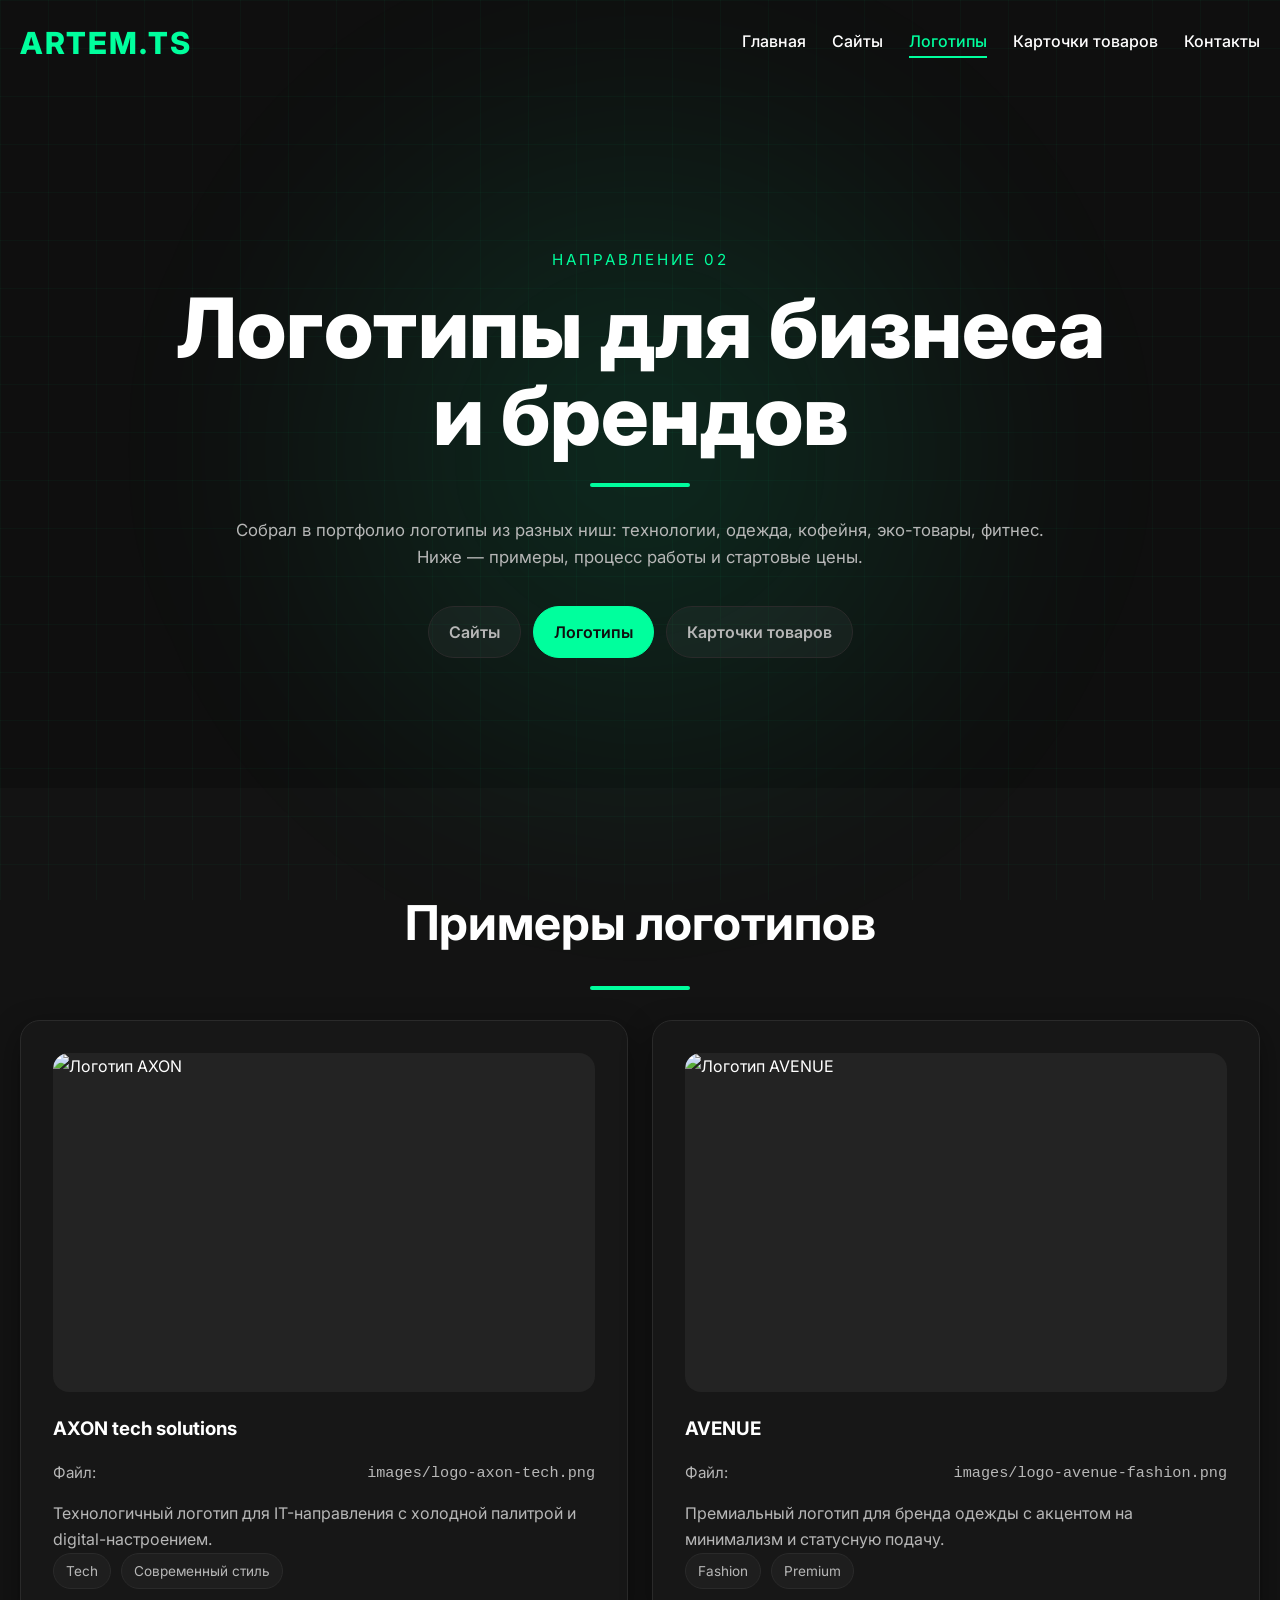
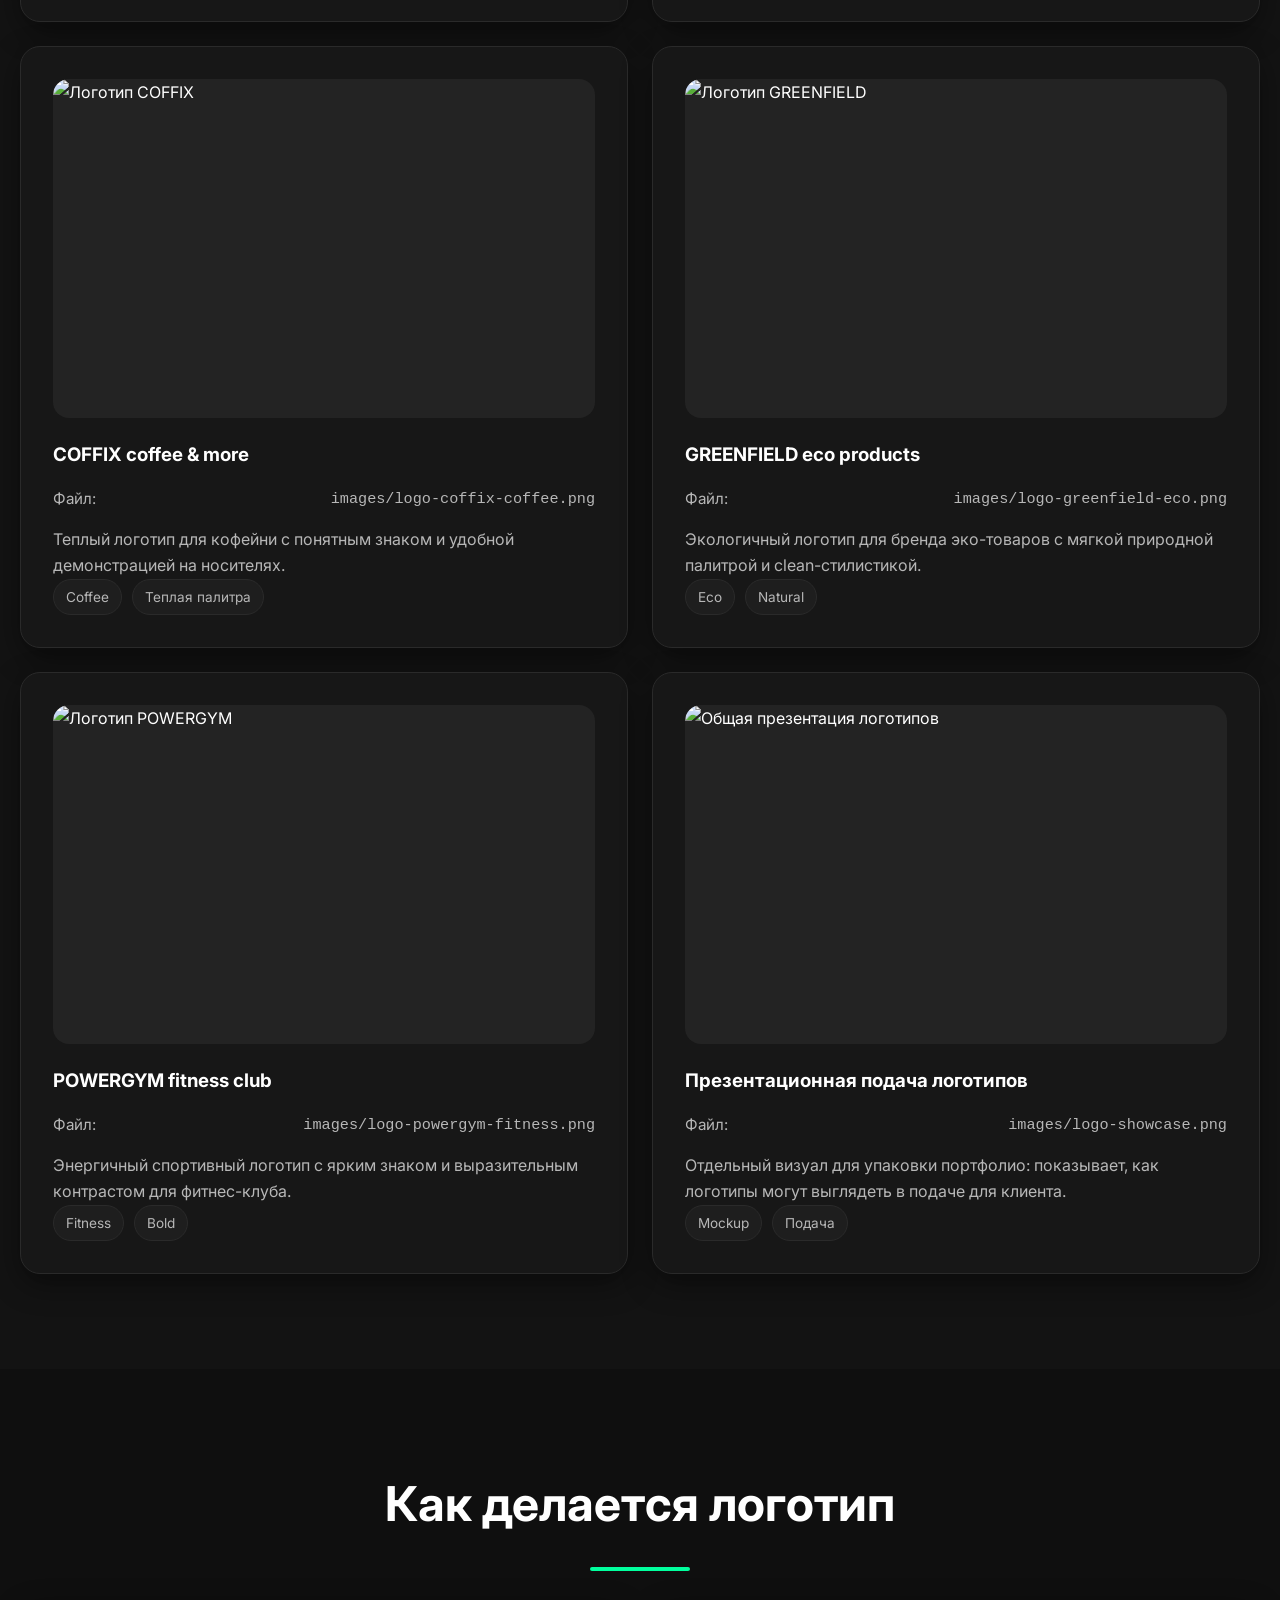
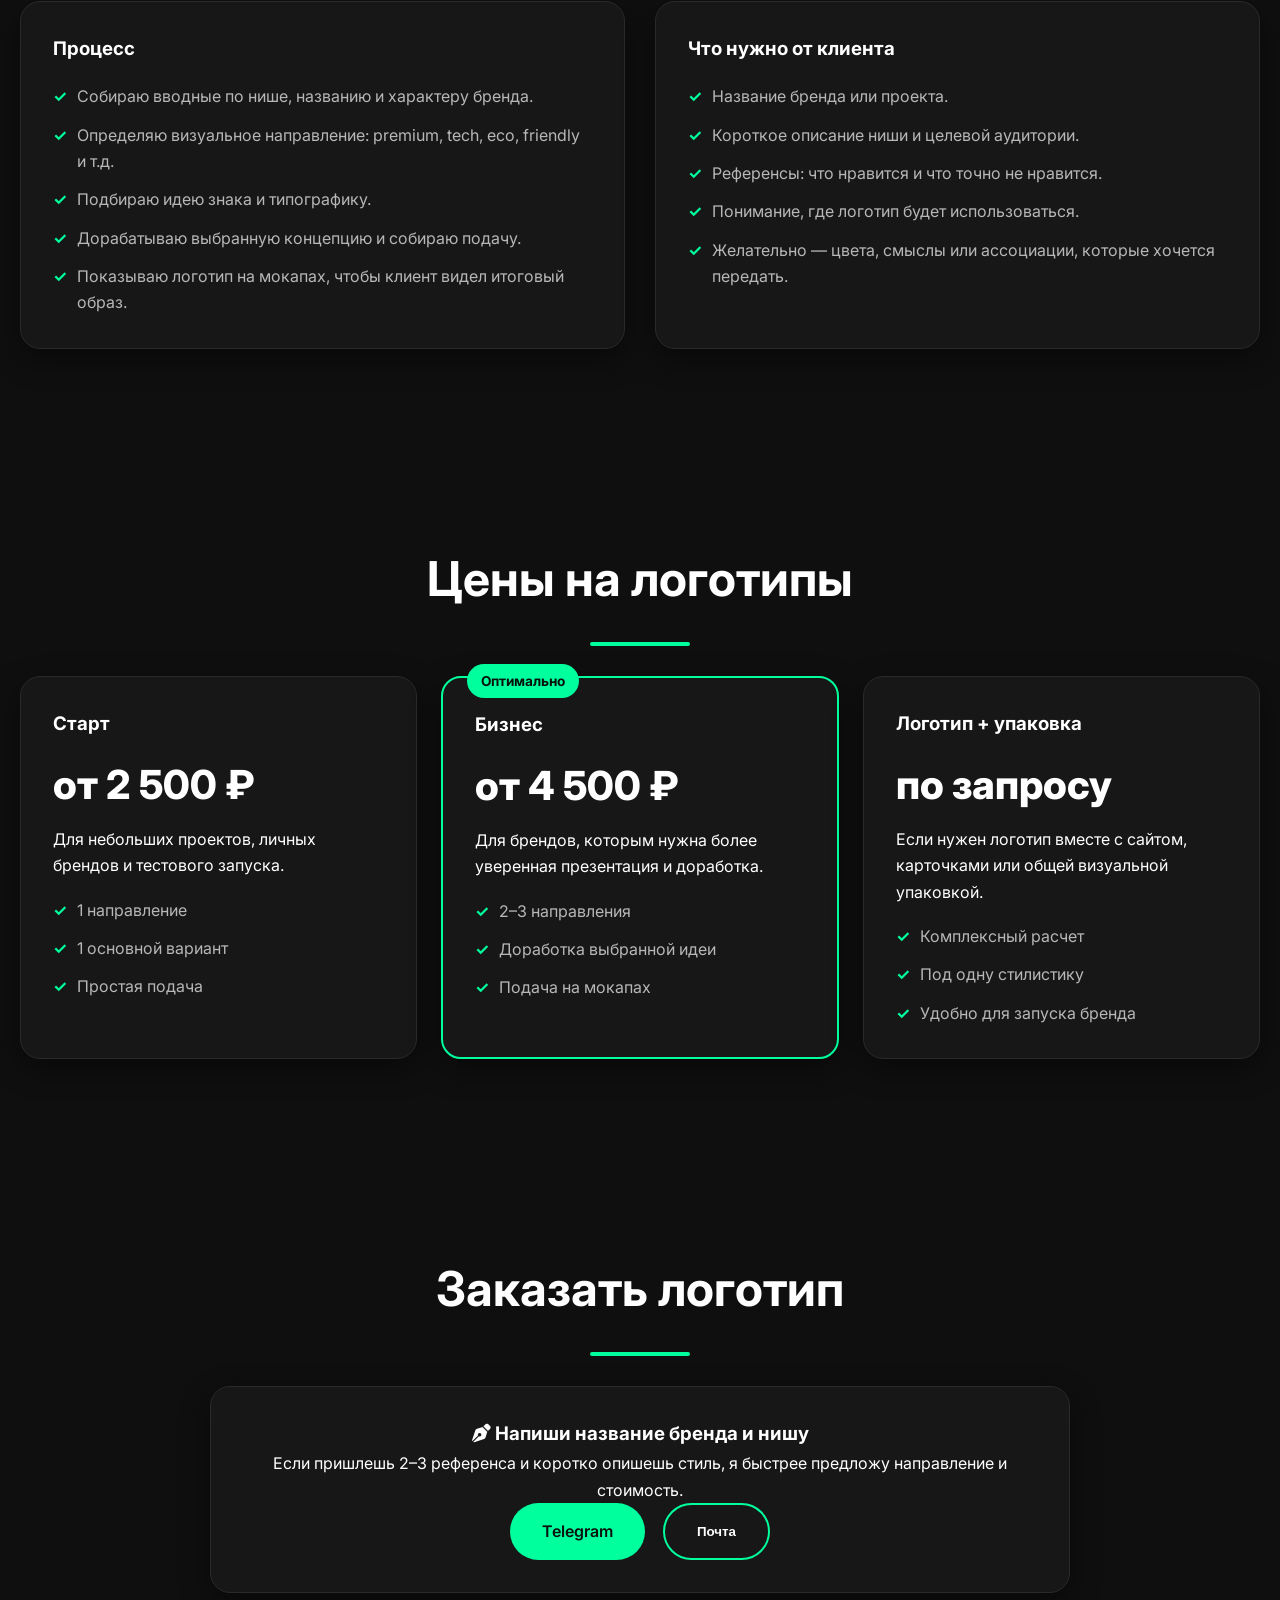
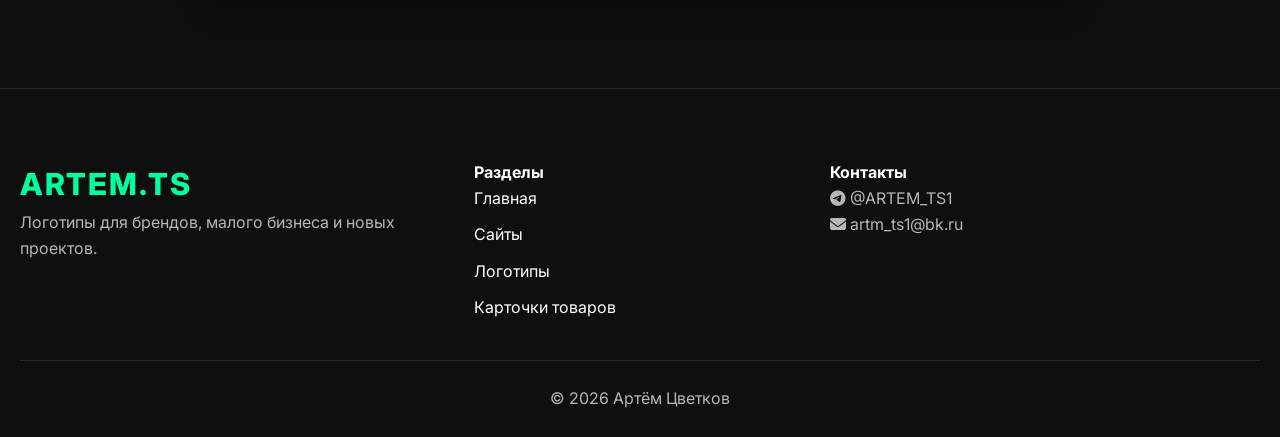
==== logos.html @ 2419cf19 "Add files via upload" ====
<!DOCTYPE html>
<html lang="ru">
<head>
    <meta charset="UTF-8">
    <meta name="viewport" content="width=device-width, initial-scale=1.0">
    <title>Логотипы | ARTEM TS</title>
    <link rel="stylesheet" href="https://cdnjs.cloudflare.com/ajax/libs/font-awesome/6.4.0/css/all.min.css">
    <link href="https://fonts.googleapis.com/css2?family=Inter:wght@400;500;600;700;800&display=swap" rel="stylesheet">
    <link rel="stylesheet" href="style.css">
</head>
<body>
    <div class="bg-grid"></div>
    <div class="bg-glow"></div>

    <header>
        <div class="container header-container">
            <a class="logo" href="index.html">ARTEM.TS</a>
            <nav class="nav-links">
                <a href="index.html">Главная</a>
                <a href="websites.html">Сайты</a>
                <a href="logos.html" class="active">Логотипы</a>
                <a href="product-cards.html">Карточки товаров</a>
                <a href="#contact">Контакты</a>
            </nav>
            <button class="mobile-menu-btn" aria-label="Открыть меню"><i class="fas fa-bars"></i></button>
        </div>
    </header>

    <section class="page-hero">
        <div class="container page-hero-content">
            <span class="page-kicker fade-in">НАПРАВЛЕНИЕ 02</span>
            <h1 class="fade-in">Логотипы для бизнеса и брендов</h1>
            <div class="accent-line"></div>
            <p class="fade-in">Собрал в портфолио логотипы из разных ниш: технологии, одежда, кофейня, эко-товары, фитнес. Ниже — примеры, процесс работы и стартовые цены.</p>
            <div class="page-tabs fade-in">
                <a href="websites.html">Сайты</a>
                <a href="logos.html" class="active">Логотипы</a>
                <a href="product-cards.html">Карточки товаров</a>
            </div>
        </div>
    </section>

    <section class="portfolio">
        <div class="container">
            <h2 class="section-title fade-in">Примеры логотипов</h2>
            <div class="accent-line"></div>
            <div class="showcase-grid">
                <article class="showcase-card card fade-in">
                    <div class="showcase-image"><img src="images/logo-axon-tech.png" alt="Логотип AXON"></div>
                    <h3>AXON tech solutions</h3>
                    <div class="meta"><span>Файл:</span><span><code>images/logo-axon-tech.png</code></span></div>
                    <p>Технологичный логотип для IT-направления с холодной палитрой и digital-настроением.</p>
                    <div class="tag-row"><span class="tag">Tech</span><span class="tag">Современный стиль</span></div>
                </article>

                <article class="showcase-card card fade-in">
                    <div class="showcase-image"><img src="images/logo-avenue-fashion.png" alt="Логотип AVENUE"></div>
                    <h3>AVENUE</h3>
                    <div class="meta"><span>Файл:</span><span><code>images/logo-avenue-fashion.png</code></span></div>
                    <p>Премиальный логотип для бренда одежды с акцентом на минимализм и статусную подачу.</p>
                    <div class="tag-row"><span class="tag">Fashion</span><span class="tag">Premium</span></div>
                </article>

                <article class="showcase-card card fade-in">
                    <div class="showcase-image"><img src="images/logo-coffix-coffee.png" alt="Логотип COFFIX"></div>
                    <h3>COFFIX coffee & more</h3>
                    <div class="meta"><span>Файл:</span><span><code>images/logo-coffix-coffee.png</code></span></div>
                    <p>Теплый логотип для кофейни с понятным знаком и удобной демонстрацией на носителях.</p>
                    <div class="tag-row"><span class="tag">Coffee</span><span class="tag">Теплая палитра</span></div>
                </article>

                <article class="showcase-card card fade-in">
                    <div class="showcase-image"><img src="images/logo-greenfield-eco.png" alt="Логотип GREENFIELD"></div>
                    <h3>GREENFIELD eco products</h3>
                    <div class="meta"><span>Файл:</span><span><code>images/logo-greenfield-eco.png</code></span></div>
                    <p>Экологичный логотип для бренда эко-товаров с мягкой природной палитрой и clean-стилистикой.</p>
                    <div class="tag-row"><span class="tag">Eco</span><span class="tag">Natural</span></div>
                </article>

                <article class="showcase-card card fade-in">
                    <div class="showcase-image"><img src="images/logo-powergym-fitness.png" alt="Логотип POWERGYM"></div>
                    <h3>POWERGYM fitness club</h3>
                    <div class="meta"><span>Файл:</span><span><code>images/logo-powergym-fitness.png</code></span></div>
                    <p>Энергичный спортивный логотип с ярким знаком и выразительным контрастом для фитнес-клуба.</p>
                    <div class="tag-row"><span class="tag">Fitness</span><span class="tag">Bold</span></div>
                </article>

                <article class="showcase-card card fade-in">
                    <div class="showcase-image"><img src="images/logo-showcase.png" alt="Общая презентация логотипов"></div>
                    <h3>Презентационная подача логотипов</h3>
                    <div class="meta"><span>Файл:</span><span><code>images/logo-showcase.png</code></span></div>
                    <p>Отдельный визуал для упаковки портфолио: показывает, как логотипы могут выглядеть в подаче для клиента.</p>
                    <div class="tag-row"><span class="tag">Mockup</span><span class="tag">Подача</span></div>
                </article>
            </div>
        </div>
    </section>

    <section>
        <div class="container">
            <h2 class="section-title fade-in">Как делается логотип</h2>
            <div class="accent-line"></div>
            <div class="split-grid">
                <div class="list-card card fade-in">
                    <h3>Процесс</h3>
                    <ul>
                        <li>Собираю вводные по нише, названию и характеру бренда.</li>
                        <li>Определяю визуальное направление: premium, tech, eco, friendly и т.д.</li>
                        <li>Подбираю идею знака и типографику.</li>
                        <li>Дорабатываю выбранную концепцию и собираю подачу.</li>
                        <li>Показываю логотип на мокапах, чтобы клиент видел итоговый образ.</li>
                    </ul>
                </div>
                <div class="list-card card fade-in">
                    <h3>Что нужно от клиента</h3>
                    <ul>
                        <li>Название бренда или проекта.</li>
                        <li>Короткое описание ниши и целевой аудитории.</li>
                        <li>Референсы: что нравится и что точно не нравится.</li>
                        <li>Понимание, где логотип будет использоваться.</li>
                        <li>Желательно — цвета, смыслы или ассоциации, которые хочется передать.</li>
                    </ul>
                </div>
            </div>
        </div>
    </section>

    <section class="services">
        <div class="container">
            <h2 class="section-title fade-in">Цены на логотипы</h2>
            <div class="accent-line"></div>
            <div class="pricing-grid">
                <article class="pricing-card card fade-in">
                    <h3>Старт</h3>
                    <div class="price">от 2 500 ₽</div>
                    <p>Для небольших проектов, личных брендов и тестового запуска.</p>
                    <ul class="pricing-features">
                        <li>1 направление</li>
                        <li>1 основной вариант</li>
                        <li>Простая подача</li>
                    </ul>
                </article>
                <article class="pricing-card card fade-in pricing-popular">
                    <div class="popular-badge">Оптимально</div>
                    <h3>Бизнес</h3>
                    <div class="price">от 4 500 ₽</div>
                    <p>Для брендов, которым нужна более уверенная презентация и доработка.</p>
                    <ul class="pricing-features">
                        <li>2–3 направления</li>
                        <li>Доработка выбранной идеи</li>
                        <li>Подача на мокапах</li>
                    </ul>
                </article>
                <article class="pricing-card card fade-in">
                    <h3>Логотип + упаковка</h3>
                    <div class="price">по запросу</div>
                    <p>Если нужен логотип вместе с сайтом, карточками или общей визуальной упаковкой.</p>
                    <ul class="pricing-features">
                        <li>Комплексный расчет</li>
                        <li>Под одну стилистику</li>
                        <li>Удобно для запуска бренда</li>
                    </ul>
                </article>
            </div>
        </div>
    </section>

    <section class="contact" id="contact">
        <div class="container">
            <h2 class="section-title fade-in">Заказать логотип</h2>
            <div class="accent-line"></div>
            <div class="contact-cta card fade-in">
                <h3><i class="fas fa-pen-nib"></i> Напиши название бренда и нишу</h3>
                <p>Если пришлешь 2–3 референса и коротко опишешь стиль, я быстрее предложу направление и стоимость.</p>
                <div class="cta-buttons">
                    <a href="https://t.me/ARTEM_TS1" target="_blank" class="btn btn-primary">Telegram</a>
                    <button class="btn btn-secondary email-btn">Почта</button>
                </div>
            </div>
        </div>
    </section>

    <footer>
        <div class="container">
            <div class="footer-content">
                <div class="footer-brand">
                    <a class="logo" href="index.html">ARTEM.TS</a>
                    <p>Логотипы для брендов, малого бизнеса и новых проектов.</p>
                </div>
                <div class="footer-nav">
                    <h4>Разделы</h4>
                    <div class="footer-nav-links">
                        <a href="index.html">Главная</a>
                        <a href="websites.html">Сайты</a>
                        <a href="logos.html">Логотипы</a>
                        <a href="product-cards.html">Карточки товаров</a>
                    </div>
                </div>
                <div class="footer-contact">
                    <h4>Контакты</h4>
                    <p><i class="fab fa-telegram"></i> @ARTEM_TS1</p>
                    <p><i class="fas fa-envelope"></i> artm_ts1@bk.ru</p>
                </div>
            </div>
            <div class="footer-bottom">© <span id="current-year"></span> Артём Цветков</div>
        </div>
    </footer>

    <script src="script.js"></script>
</body>
</html>
---- style.css ----
:root {
    --bg-dark: #0f0f0f;
    --bg-card: #171717;
    --bg-soft: #111827;
    --accent: #00ff9d;
    --accent-secondary: #7c3aed;
    --accent-warm: #f5c35b;
    --text-primary: #ffffff;
    --text-secondary: #b7b7b7;
    --border-light: #2a2a2a;
    --shadow: 0 10px 30px rgba(0, 0, 0, 0.45);
    --radius: 20px;
    --container: 1280px;
}

* {
    margin: 0;
    padding: 0;
    box-sizing: border-box;
}

html {
    scroll-behavior: smooth;
}

body {
    font-family: 'Inter', sans-serif;
    background: var(--bg-dark);
    color: var(--text-primary);
    line-height: 1.65;
    overflow-x: hidden;
    position: relative;
}

body.menu-open {
    overflow: hidden;
}

a {
    color: inherit;
}

img {
    display: block;
    max-width: 100%;
}

.bg-grid,
.bg-glow {
    position: fixed;
    inset: 0;
    pointer-events: none;
}

.bg-grid {
    background-image:
        linear-gradient(rgba(0, 255, 157, 0.03) 1px, transparent 1px),
        linear-gradient(90deg, rgba(0, 255, 157, 0.03) 1px, transparent 1px);
    background-size: 48px 48px;
    z-index: -2;
}

.bg-glow {
    width: 900px;
    height: 900px;
    margin: auto;
    background: radial-gradient(circle, rgba(0, 255, 157, 0.12) 0%, transparent 72%);
    filter: blur(70px);
    z-index: -1;
}

.container {
    width: min(var(--container), calc(100% - 40px));
    margin: 0 auto;
}

.card {
    background: var(--bg-card);
    border: 1px solid var(--border-light);
    border-radius: var(--radius);
    box-shadow: var(--shadow);
}

header {
    position: sticky;
    top: 0;
    z-index: 1000;
    padding: 18px 0;
    transition: 0.3s ease;
}

header.scrolled {
    background: rgba(15, 15, 15, 0.92);
    backdrop-filter: blur(12px);
    border-bottom: 1px solid rgba(0, 255, 157, 0.25);
    padding: 12px 0;
}

.header-container {
    display: flex;
    align-items: center;
    justify-content: space-between;
    gap: 20px;
}

.logo {
    font-size: 1.9rem;
    font-weight: 800;
    color: var(--accent);
    letter-spacing: 2px;
    text-transform: uppercase;
    text-decoration: none;
}

.nav-links {
    display: flex;
    align-items: center;
    gap: 26px;
}

.nav-links a {
    text-decoration: none;
    color: var(--text-primary);
    font-weight: 500;
    position: relative;
    padding-bottom: 4px;
}

.nav-links a::after {
    content: '';
    position: absolute;
    left: 0;
    bottom: 0;
    width: 0;
    height: 2px;
    background: var(--accent);
    transition: width 0.3s ease;
}

.nav-links a:hover,
.nav-links a.active {
    color: var(--accent);
}

.nav-links a:hover::after,
.nav-links a.active::after {
    width: 100%;
}

.mobile-menu-btn {
    display: none;
    border: none;
    background: transparent;
    color: #fff;
    font-size: 1.7rem;
    cursor: pointer;
}

.page-hero,
.hero {
    min-height: 78vh;
    display: flex;
    align-items: center;
    padding: 90px 0 60px;
}

.hero-content,
.page-hero-content {
    max-width: 980px;
    margin: 0 auto;
    text-align: center;
}

.hero-subtitle,
.page-kicker {
    display: inline-block;
    color: var(--accent);
    text-transform: uppercase;
    letter-spacing: 3px;
    font-size: 0.95rem;
    margin-bottom: 12px;
}

.hero h1,
.page-hero h1 {
    font-size: clamp(2.8rem, 7vw, 5.2rem);
    line-height: 1.05;
    margin-bottom: 20px;
    font-weight: 800;
}

.location,
.page-hero p,
.hero-description,
.hero-slogan {
    color: var(--text-secondary);
}

.accent-line {
    width: 100px;
    height: 4px;
    margin: 24px auto 30px;
    border-radius: 999px;
    background: var(--accent);
}

.hero-slogan {
    font-size: 1.2rem;
    max-width: 850px;
    margin: 0 auto 18px;
}

.hero-description,
.page-hero p {
    font-size: 1.05rem;
    max-width: 820px;
    margin: 0 auto 34px;
}

.rotating-text {
    font-size: 1.5rem;
    font-weight: 600;
    margin-bottom: 22px;
}

.rotating-text .rotated {
    color: var(--accent);
    border-right: 3px solid var(--accent);
    padding-right: 4px;
    animation: blink 0.8s infinite;
}

@keyframes blink {
    0%,100% { border-color: transparent; }
    50% { border-color: var(--accent); }
}

.cta-buttons {
    display: flex;
    justify-content: center;
    flex-wrap: wrap;
    gap: 18px;
}

.btn {
    border: none;
    text-decoration: none;
    border-radius: 999px;
    padding: 15px 32px;
    font-weight: 600;
    display: inline-flex;
    align-items: center;
    justify-content: center;
    gap: 10px;
    cursor: pointer;
    transition: 0.3s ease;
}

.btn:hover {
    transform: translateY(-3px);
}

.btn-primary {
    background: var(--accent);
    color: #08130f;
}

.btn-secondary {
    background: transparent;
    border: 2px solid var(--accent);
    color: var(--text-primary);
}

.btn-ghost {
    background: rgba(255,255,255,0.04);
    border: 1px solid var(--border-light);
    color: var(--text-primary);
}

section {
    padding: 95px 0;
}

.section-title {
    font-size: clamp(2rem, 4vw, 3rem);
    text-align: center;
    margin-bottom: 16px;
}

.section-subtitle {
    max-width: 760px;
    color: var(--text-secondary);
    text-align: center;
    margin: 0 auto 48px;
    font-size: 1.05rem;
}

.about-content,
.service-layout,
.split-grid,
.footer-content {
    display: grid;
    gap: 30px;
}

.about-content {
    grid-template-columns: 1.15fr 0.85fr;
    align-items: start;
}

.about-text,
.highlight-box,
.pricing-card,
.process-step,
.service-card,
.contact-cta,
.testimonial-item,
.condition-card,
.portfolio-item,
.showcase-card,
.info-panel,
.service-block,
.list-card {
    padding: 32px;
}

.about-text p,
.info-panel p,
.service-card p,
.process-step p,
.portfolio-info p,
.pricing-card li,
.condition-card li,
.list-card li,
.showcase-card p {
    color: var(--text-secondary);
}

.skills-grid,
.stats-grid,
.pricing-grid,
.process-steps,
.testimonials-grid,
.conditions-grid,
.service-cards,
.advantages-grid,
.category-grid,
.showcase-grid,
.portfolio-grid,
.footer-content,
.quick-links {
    display: grid;
    gap: 24px;
}

.skills-grid {
    grid-template-columns: repeat(3, 1fr);
}

.skill-item {
    padding: 24px 18px;
    text-align: center;
}

.skill-item i {
    font-size: 2.3rem;
    color: var(--accent);
    margin-bottom: 14px;
}

.skill-item h3,
.process-step h3,
.portfolio-info h3,
.pricing-card h3,
.service-card h3,
.condition-card h3,
.showcase-card h3,
.info-panel h3,
.list-card h3 {
    margin-bottom: 12px;
}

.stats-grid {
    grid-template-columns: repeat(4, 1fr);
    margin-top: 38px;
}

.stat-card {
    padding: 24px;
    text-align: center;
}

.stat-card strong {
    display: block;
    font-size: 2rem;
    color: var(--accent);
    margin-bottom: 8px;
}

.portfolio {
    background: rgba(255,255,255,0.02);
}

.portfolio-grid,
.showcase-grid,
.category-grid {
    grid-template-columns: repeat(2, 1fr);
}

.portfolio-item,
.showcase-card {
    overflow: hidden;
}

.portfolio-img,
.showcase-image {
    position: relative;
    overflow: hidden;
    border-radius: 16px;
    margin-bottom: 22px;
    background: #232323;
}

.portfolio-img {
    height: 260px;
}

.showcase-image {
    aspect-ratio: 16 / 10;
}

.portfolio-img img,
.showcase-image img {
    width: 100%;
    height: 100%;
    object-fit: cover;
    transition: transform 0.45s ease;
}

.portfolio-item:hover img,
.showcase-card:hover img {
    transform: scale(1.04);
}

.portfolio-overlay {
    position: absolute;
    inset: 0;
    display: flex;
    align-items: center;
    justify-content: center;
    background: rgba(0,255,157,0.86);
    opacity: 0;
    transition: opacity 0.35s ease;
}

.portfolio-item:hover .portfolio-overlay {
    opacity: 1;
}

.portfolio-link {
    text-decoration: none;
    color: var(--accent);
    background: #0e1412;
    padding: 12px 24px;
    border-radius: 999px;
    font-weight: 600;
}

.project-result,
.note-box,
.service-note {
    margin-top: 18px;
    border-left: 4px solid var(--accent);
    background: rgba(0,255,157,0.06);
    border-radius: 14px;
    padding: 18px;
}

.tech-stack,
.tag-row,
.meta-list,
.price-points {
    display: flex;
    gap: 10px;
    flex-wrap: wrap;
}

.tech-tag,
.tag,
.price-chip {
    padding: 6px 12px;
    border-radius: 999px;
    font-size: 0.85rem;
    border: 1px solid var(--border-light);
    color: var(--text-secondary);
    background: rgba(255,255,255,0.03);
}

.process-steps,
.pricing-grid,
.testimonials-grid,
.advantages-grid {
    grid-template-columns: repeat(3, 1fr);
}

.process-step .step-number {
    width: 58px;
    height: 58px;
    border-radius: 50%;
    background: var(--accent);
    color: #07120d;
    display: flex;
    align-items: center;
    justify-content: center;
    font-weight: 800;
    font-size: 1.5rem;
    margin-bottom: 18px;
}

.service-layout {
    grid-template-columns: 1fr 0.9fr;
    align-items: start;
}

.service-cards,
.quick-links {
    grid-template-columns: repeat(2, 1fr);
}

.service-card i,
.advantage-card i,
.condition-icon,
.list-card i {
    font-size: 2rem;
    color: var(--accent);
    margin-bottom: 14px;
}

.info-panel ul,
.pricing-features,
.condition-list,
.list-card ul,
.service-checklist {
    list-style: none;
    display: grid;
    gap: 12px;
    margin-top: 18px;
}

.pricing-grid {
    margin-top: 26px;
}

.pricing-card {
    position: relative;
}

.pricing-card .price {
    font-size: 2.5rem;
    font-weight: 800;
    color: var(--text-primary);
    margin-bottom: 8px;
}

.pricing-popular {
    border: 2px solid var(--accent);
    transform: scale(1.03);
}

.popular-badge {
    position: absolute;
    top: -14px;
    left: 24px;
    background: var(--accent);
    color: #06110c;
    padding: 6px 14px;
    border-radius: 999px;
    font-weight: 700;
    font-size: 0.85rem;
}

.testimonial-item {
    cursor: pointer;
}

.conditions-grid {
    grid-template-columns: repeat(2, 1fr);
}

.contact {
    text-align: center;
}

.contact-cta {
    max-width: 860px;
    margin: 0 auto;
}

.page-nav {
    padding: 0 0 10px;
}

.page-tabs {
    display: flex;
    justify-content: center;
    flex-wrap: wrap;
    gap: 12px;
}

.page-tabs a {
    text-decoration: none;
    padding: 12px 20px;
    border-radius: 999px;
    background: rgba(255,255,255,0.04);
    border: 1px solid var(--border-light);
    color: var(--text-secondary);
    font-weight: 600;
}

.page-tabs a.active,
.page-tabs a:hover {
    color: var(--bg-dark);
    background: var(--accent);
    border-color: var(--accent);
}

.showcase-card .meta {
    display: flex;
    justify-content: space-between;
    gap: 12px;
    align-items: center;
    margin: 14px 0;
    color: var(--text-secondary);
    font-size: 0.95rem;
}

.split-grid {
    grid-template-columns: 1fr 1fr;
}

.list-card ul li,
.condition-list li,
.pricing-features li,
.service-checklist li,
.info-panel ul li {
    position: relative;
    padding-left: 24px;
}

.list-card ul li::before,
.condition-list li::before,
.pricing-features li::before,
.service-checklist li::before,
.info-panel ul li::before {
    content: '✓';
    position: absolute;
    left: 0;
    top: 0;
    color: var(--accent);
    font-weight: 700;
}

.service-block {
    margin-top: 28px;
}

.service-block + .service-block {
    margin-top: 20px;
}

.advantages-grid {
    grid-template-columns: repeat(4, 1fr);
}

.advantage-card {
    padding: 26px;
}

footer {
    padding: 70px 0 28px;
    border-top: 1px solid var(--border-light);
}

.footer-content {
    grid-template-columns: 1.3fr 1fr 1.3fr;
    margin-bottom: 40px;
}

.footer-nav-links {
    display: grid;
    gap: 10px;
}

.footer-nav-links a,
.footer-social a {
    text-decoration: none;
}

.footer-brand p,
.footer-contact p,
.footer-bottom {
    color: var(--text-secondary);
}

.footer-social {
    display: flex;
    gap: 14px;
    margin-top: 20px;
}

.social-icon {
    width: 44px;
    height: 44px;
    border-radius: 50%;
    display: inline-flex;
    align-items: center;
    justify-content: center;
    background: rgba(255,255,255,0.05);
    border: 1px solid var(--border-light);
}

.footer-bottom {
    border-top: 1px solid var(--border-light);
    padding-top: 24px;
    text-align: center;
}

.fade-in {
    opacity: 0;
    transform: translateY(28px);
    transition: opacity 0.7s ease, transform 0.7s ease;
}

.fade-in.visible {
    opacity: 1;
    transform: translateY(0);
}

@media (max-width: 1200px) {
    .about-content,
    .service-layout,
    .portfolio-grid,
    .showcase-grid,
    .category-grid,
    .advantages-grid,
    .footer-content {
        grid-template-columns: repeat(2, 1fr);
    }

    .stats-grid,
    .skills-grid,
    .process-steps,
    .pricing-grid {
        grid-template-columns: repeat(2, 1fr);
    }
}

@media (max-width: 920px) {
    .header-container {
        gap: 10px;
    }

    .mobile-menu-btn {
        display: block;
    }

    .nav-links {
        display: none;
        position: fixed;
        top: 78px;
        left: 0;
        width: 100%;
        background: rgba(15,15,15,0.98);
        padding: 28px;
        flex-direction: column;
        align-items: center;
        border-bottom: 1px solid rgba(0,255,157,0.25);
    }

    .nav-links.show {
        display: flex;
    }

    .about-content,
    .service-layout,
    .portfolio-grid,
    .showcase-grid,
    .category-grid,
    .conditions-grid,
    .split-grid,
    .footer-content,
    .advantages-grid,
    .service-cards,
    .quick-links {
        grid-template-columns: 1fr;
    }

    .skills-grid,
    .stats-grid,
    .pricing-grid,
    .process-steps,
    .testimonials-grid {
        grid-template-columns: repeat(2, 1fr);
    }

    .pricing-popular {
        transform: none;
    }
}

@media (max-width: 640px) {
    .container {
        width: min(var(--container), calc(100% - 24px));
    }

    section {
        padding: 72px 0;
    }

    .hero,
    .page-hero {
        min-height: auto;
        padding-top: 70px;
    }

    .skills-grid,
    .stats-grid,
    .pricing-grid,
    .process-steps,
    .testimonials-grid {
        grid-template-columns: 1fr;
    }

    .about-text,
    .highlight-box,
    .pricing-card,
    .process-step,
    .service-card,
    .contact-cta,
    .testimonial-item,
    .condition-card,
    .portfolio-item,
    .showcase-card,
    .info-panel,
    .service-block,
    .list-card {
        padding: 24px;
    }

    .btn {
        width: 100%;
    }

    .cta-buttons {
        flex-direction: column;
    }
}
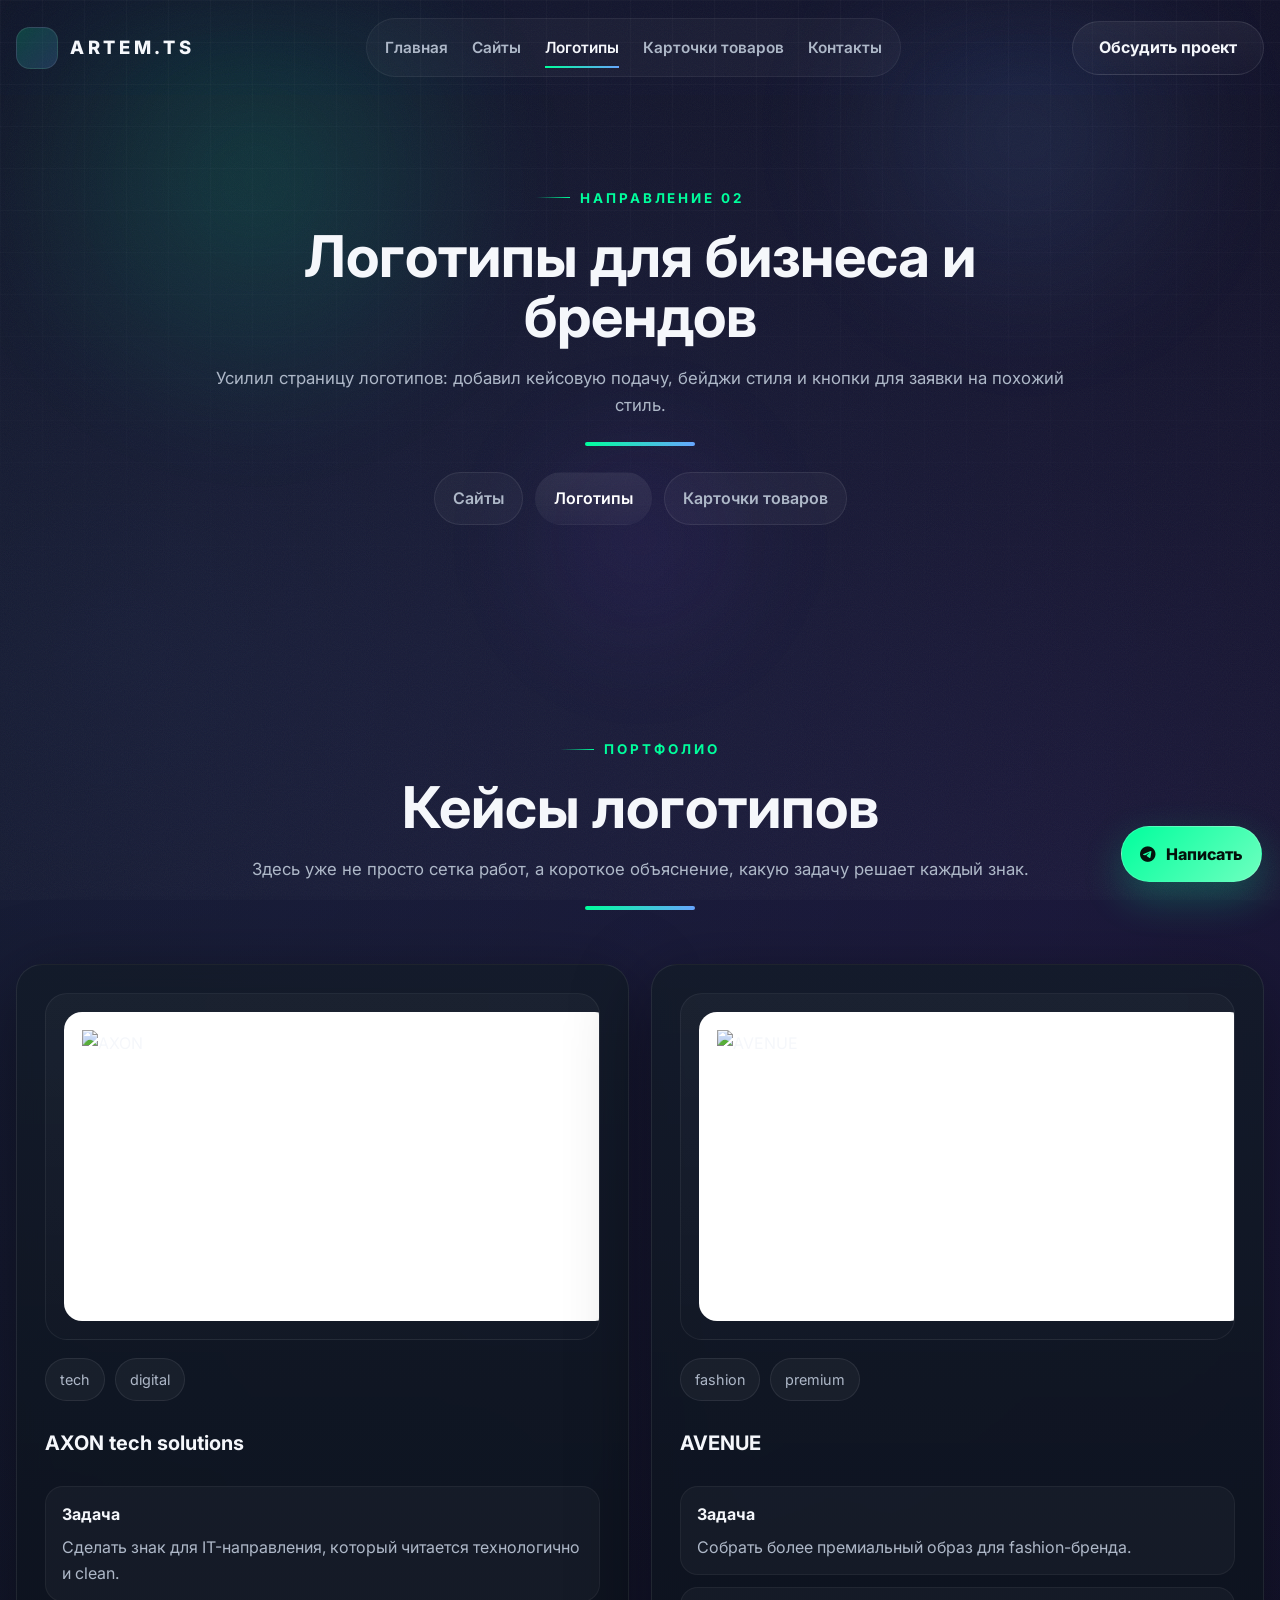
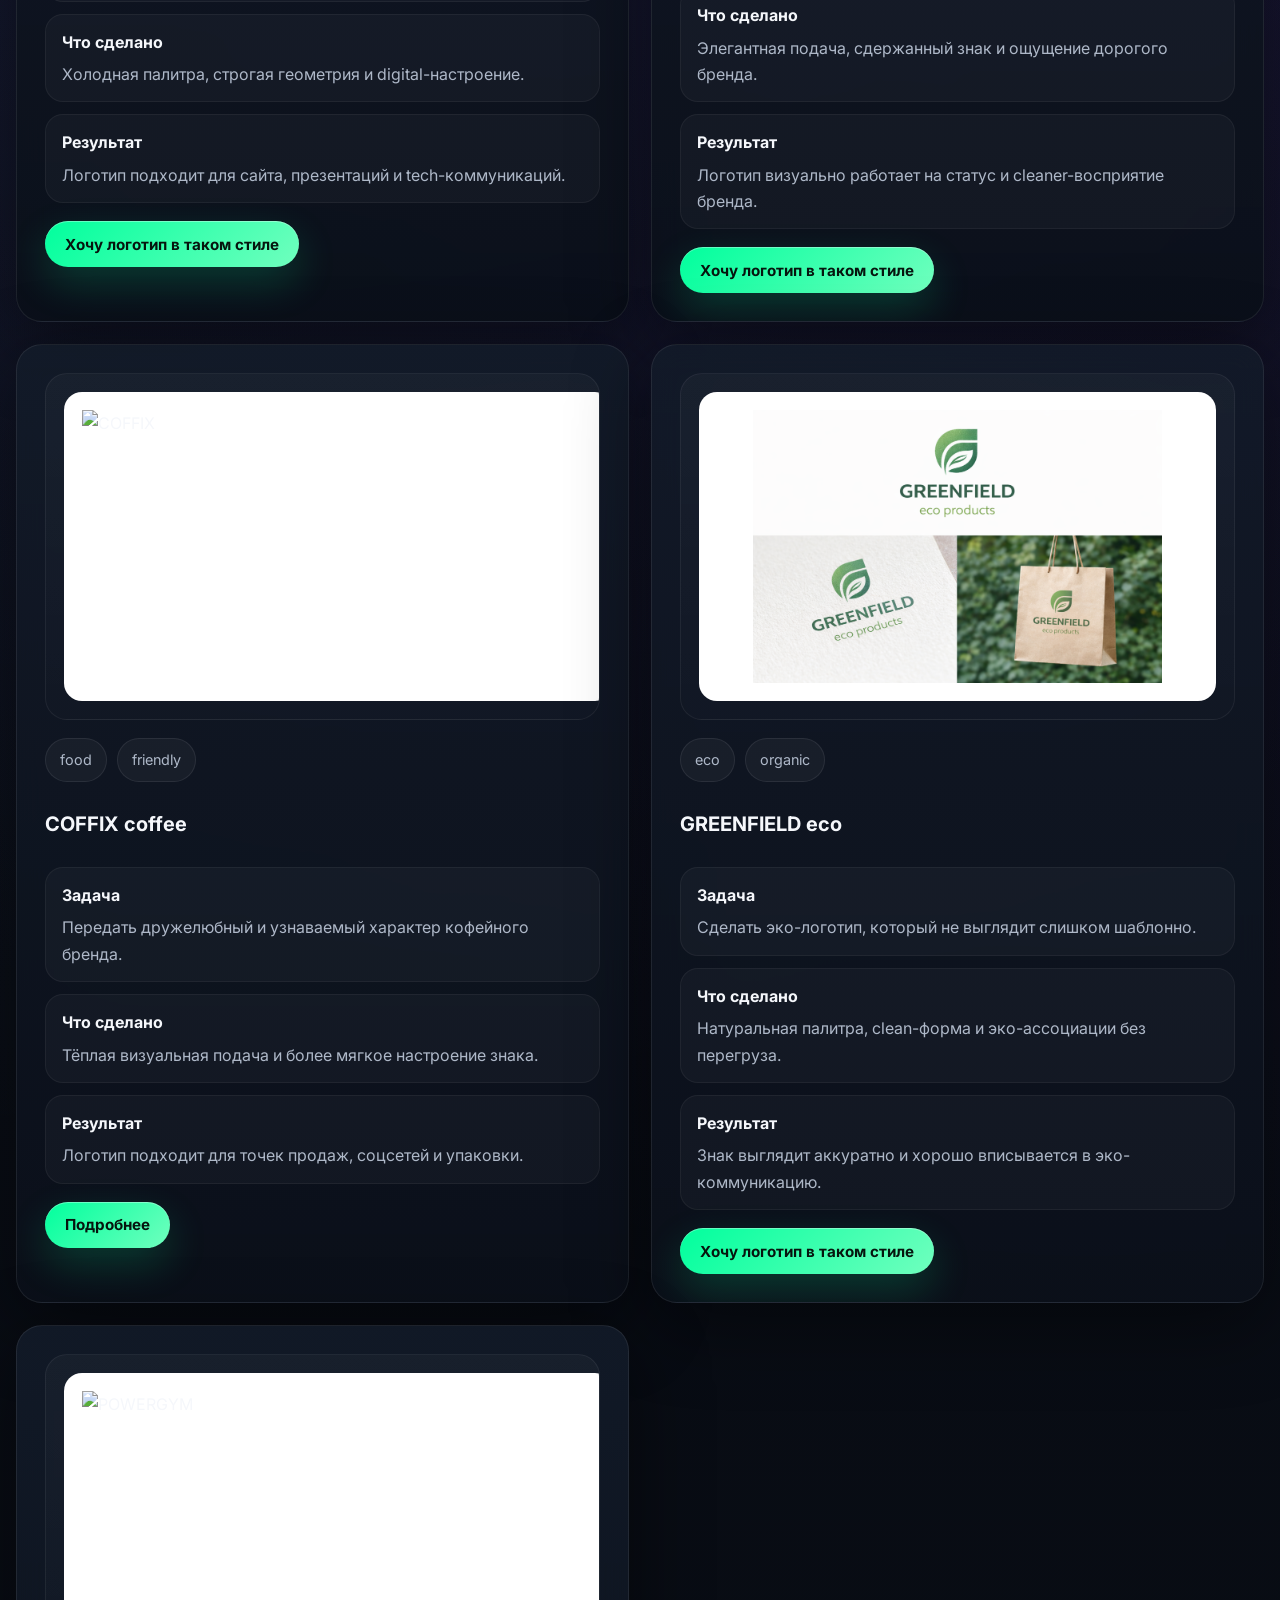
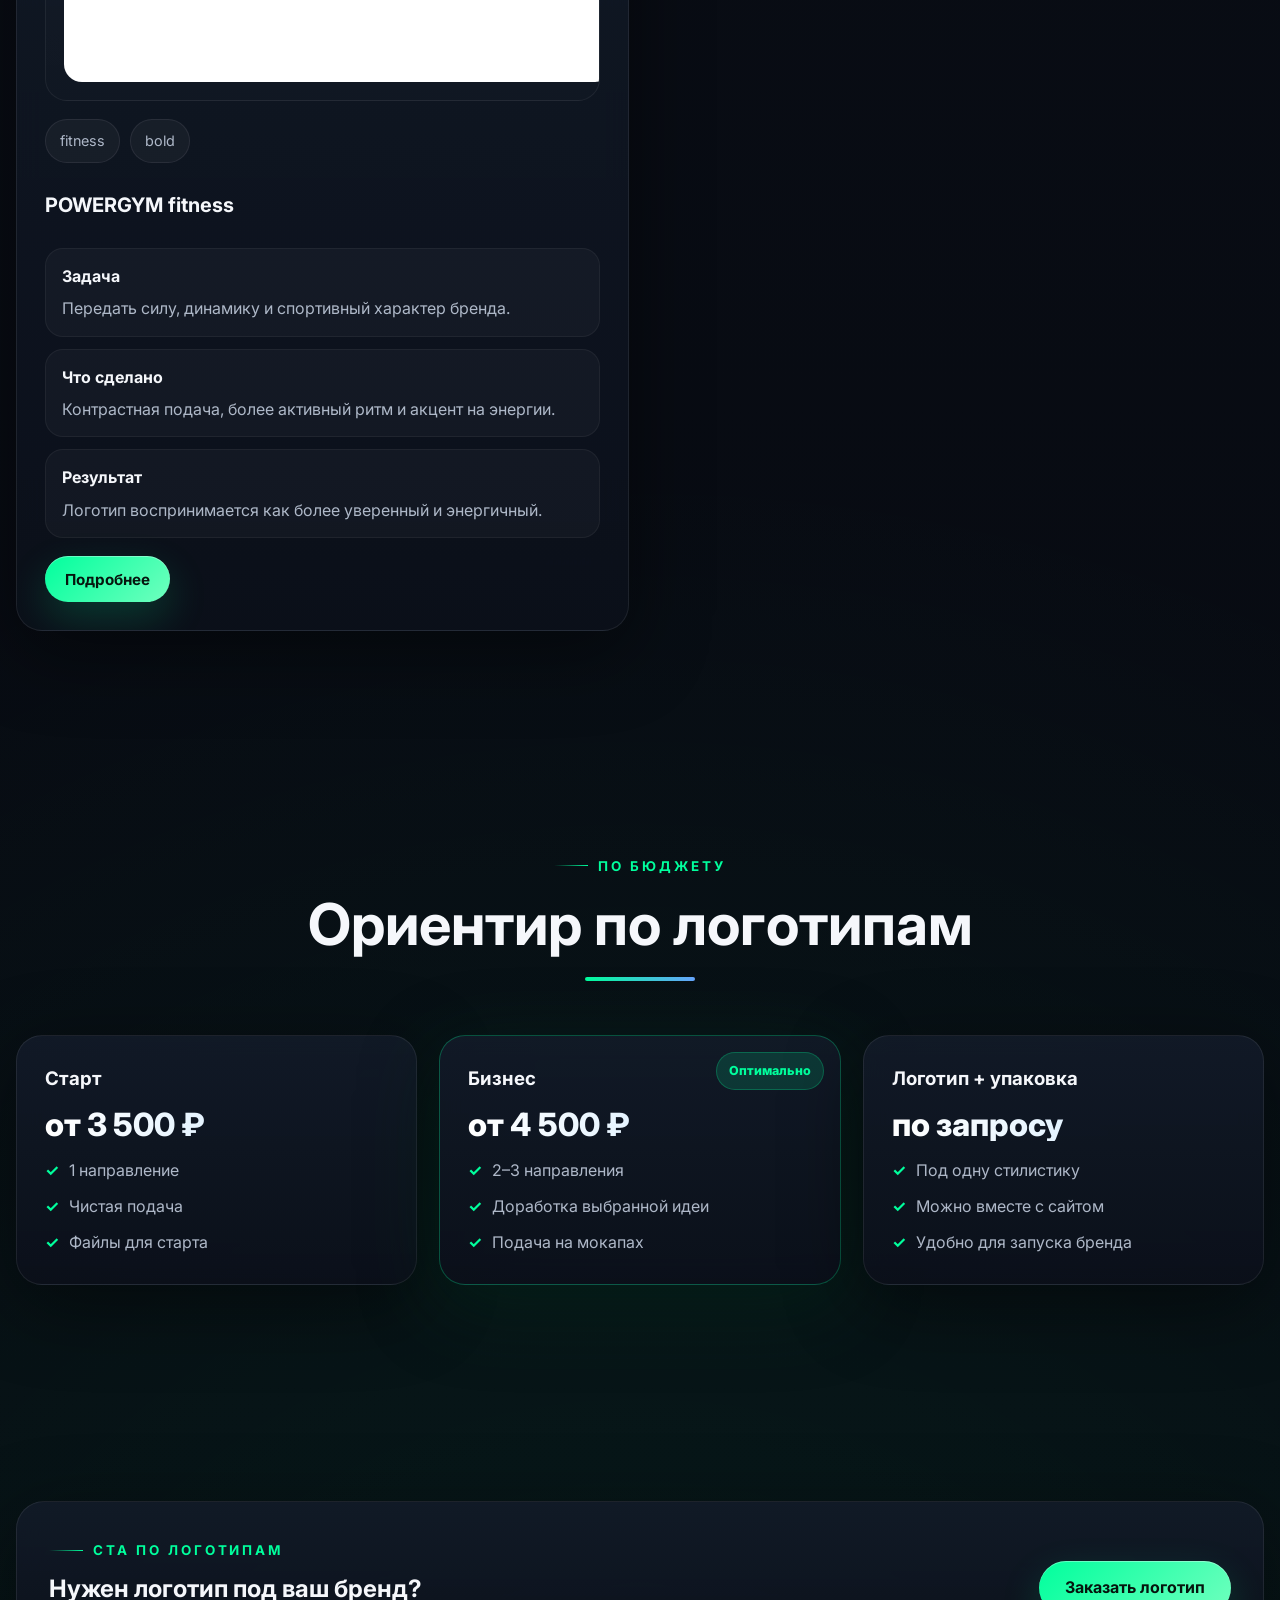
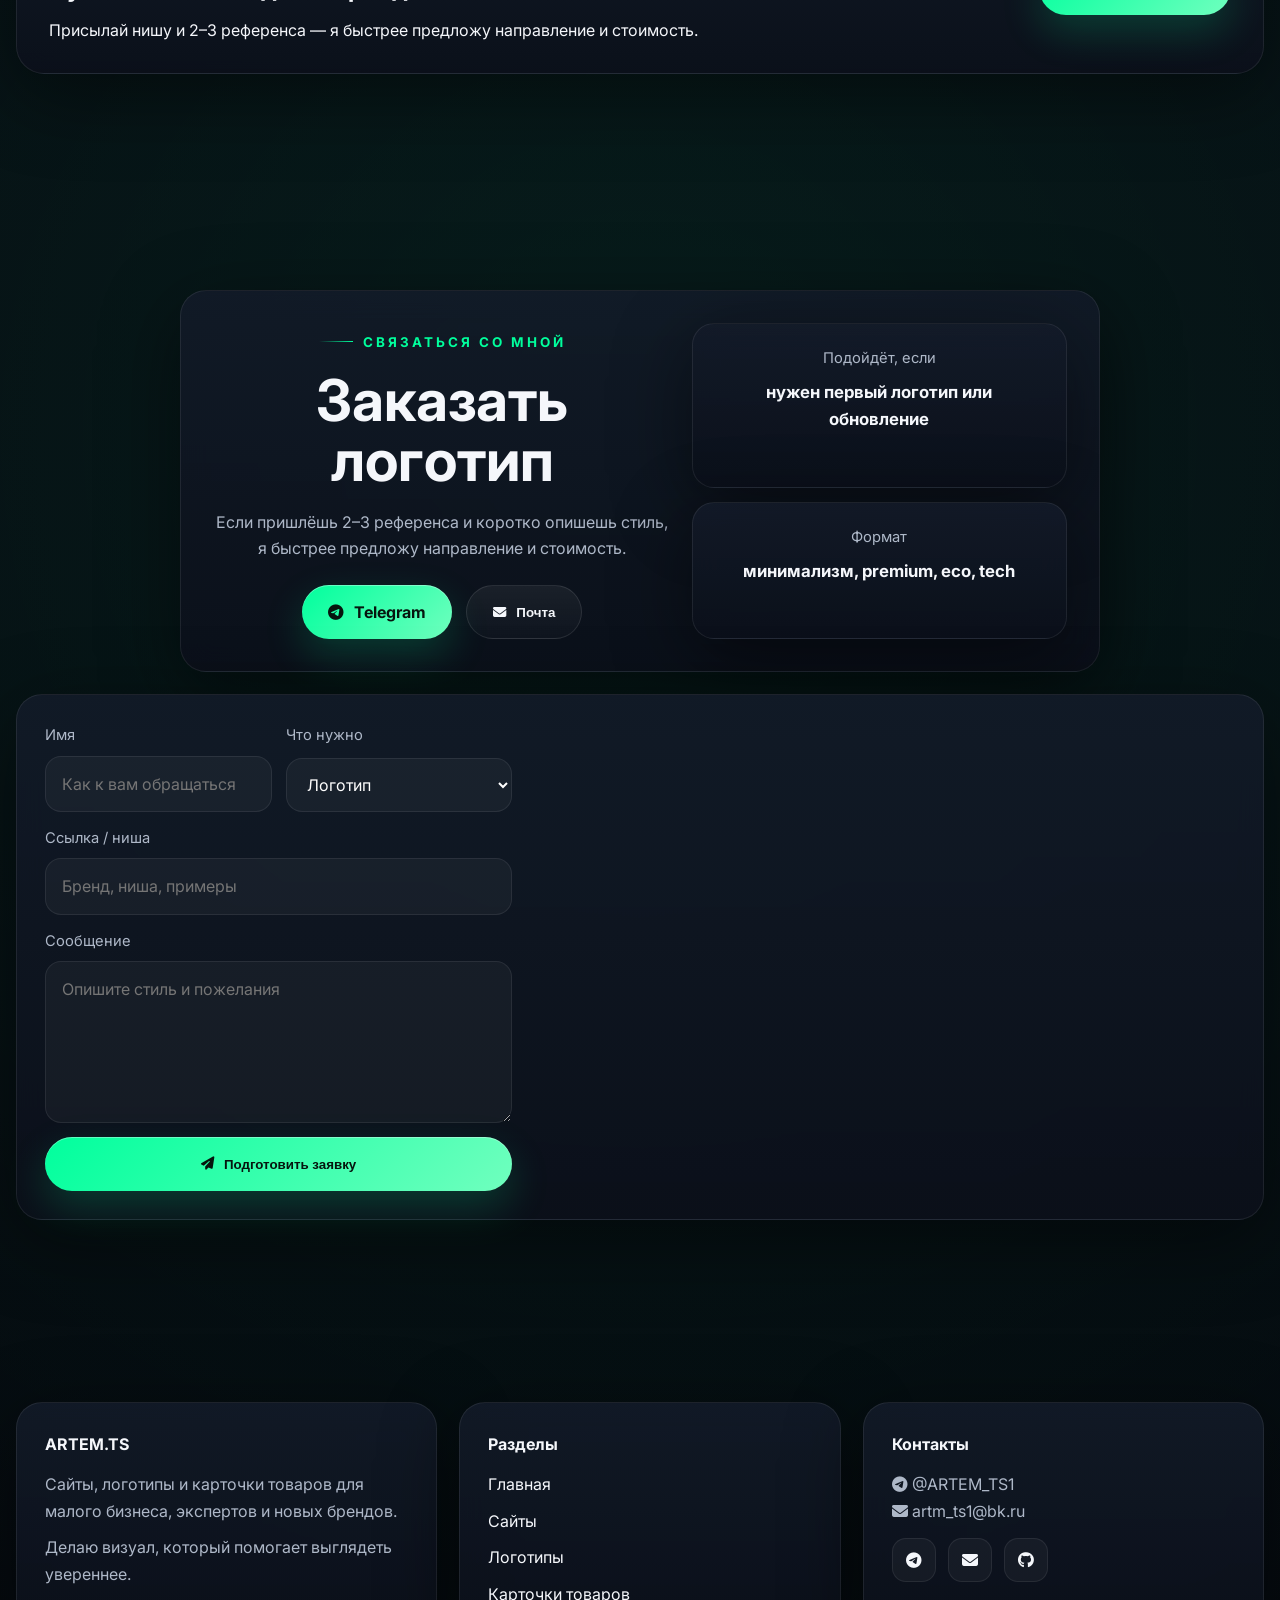
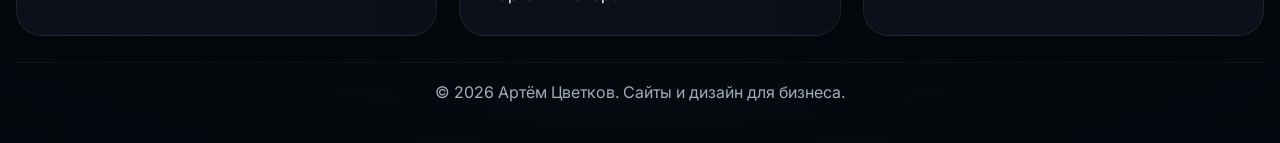
==== commit 00778578: "Add files via upload" ====
--- a/logos.html
+++ b/logos.html
@@ -1,211 +1,16 @@
-<!DOCTYPE html>
-<html lang="ru">
-<head>
-    <meta charset="UTF-8">
-    <meta name="viewport" content="width=device-width, initial-scale=1.0">
-    <title>Логотипы | ARTEM TS</title>
-    <link rel="stylesheet" href="https://cdnjs.cloudflare.com/ajax/libs/font-awesome/6.4.0/css/all.min.css">
-    <link href="https://fonts.googleapis.com/css2?family=Inter:wght@400;500;600;700;800&display=swap" rel="stylesheet">
-    <link rel="stylesheet" href="style.css">
-</head>
-<body>
-    <div class="bg-grid"></div>
-    <div class="bg-glow"></div>
-
-    <header>
-        <div class="container header-container">
-            <a class="logo" href="index.html">ARTEM.TS</a>
-            <nav class="nav-links">
-                <a href="index.html">Главная</a>
-                <a href="websites.html">Сайты</a>
-                <a href="logos.html" class="active">Логотипы</a>
-                <a href="product-cards.html">Карточки товаров</a>
-                <a href="#contact">Контакты</a>
-            </nav>
-            <button class="mobile-menu-btn" aria-label="Открыть меню"><i class="fas fa-bars"></i></button>
-        </div>
-    </header>
-
-    <section class="page-hero">
-        <div class="container page-hero-content">
-            <span class="page-kicker fade-in">НАПРАВЛЕНИЕ 02</span>
-            <h1 class="fade-in">Логотипы для бизнеса и брендов</h1>
-            <div class="accent-line"></div>
-            <p class="fade-in">Собрал в портфолио логотипы из разных ниш: технологии, одежда, кофейня, эко-товары, фитнес. Ниже — примеры, процесс работы и стартовые цены.</p>
-            <div class="page-tabs fade-in">
-                <a href="websites.html">Сайты</a>
-                <a href="logos.html" class="active">Логотипы</a>
-                <a href="product-cards.html">Карточки товаров</a>
-            </div>
-        </div>
-    </section>
-
-    <section class="portfolio">
-        <div class="container">
-            <h2 class="section-title fade-in">Примеры логотипов</h2>
-            <div class="accent-line"></div>
-            <div class="showcase-grid">
-                <article class="showcase-card card fade-in">
-                    <div class="showcase-image"><img src="images/logo-axon-tech.png" alt="Логотип AXON"></div>
-                    <h3>AXON tech solutions</h3>
-                    <div class="meta"><span>Файл:</span><span><code>images/logo-axon-tech.png</code></span></div>
-                    <p>Технологичный логотип для IT-направления с холодной палитрой и digital-настроением.</p>
-                    <div class="tag-row"><span class="tag">Tech</span><span class="tag">Современный стиль</span></div>
-                </article>
-
-                <article class="showcase-card card fade-in">
-                    <div class="showcase-image"><img src="images/logo-avenue-fashion.png" alt="Логотип AVENUE"></div>
-                    <h3>AVENUE</h3>
-                    <div class="meta"><span>Файл:</span><span><code>images/logo-avenue-fashion.png</code></span></div>
-                    <p>Премиальный логотип для бренда одежды с акцентом на минимализм и статусную подачу.</p>
-                    <div class="tag-row"><span class="tag">Fashion</span><span class="tag">Premium</span></div>
-                </article>
-
-                <article class="showcase-card card fade-in">
-                    <div class="showcase-image"><img src="images/logo-coffix-coffee.png" alt="Логотип COFFIX"></div>
-                    <h3>COFFIX coffee & more</h3>
-                    <div class="meta"><span>Файл:</span><span><code>images/logo-coffix-coffee.png</code></span></div>
-                    <p>Теплый логотип для кофейни с понятным знаком и удобной демонстрацией на носителях.</p>
-                    <div class="tag-row"><span class="tag">Coffee</span><span class="tag">Теплая палитра</span></div>
-                </article>
-
-                <article class="showcase-card card fade-in">
-                    <div class="showcase-image"><img src="images/logo-greenfield-eco.png" alt="Логотип GREENFIELD"></div>
-                    <h3>GREENFIELD eco products</h3>
-                    <div class="meta"><span>Файл:</span><span><code>images/logo-greenfield-eco.png</code></span></div>
-                    <p>Экологичный логотип для бренда эко-товаров с мягкой природной палитрой и clean-стилистикой.</p>
-                    <div class="tag-row"><span class="tag">Eco</span><span class="tag">Natural</span></div>
-                </article>
-
-                <article class="showcase-card card fade-in">
-                    <div class="showcase-image"><img src="images/logo-powergym-fitness.png" alt="Логотип POWERGYM"></div>
-                    <h3>POWERGYM fitness club</h3>
-                    <div class="meta"><span>Файл:</span><span><code>images/logo-powergym-fitness.png</code></span></div>
-                    <p>Энергичный спортивный логотип с ярким знаком и выразительным контрастом для фитнес-клуба.</p>
-                    <div class="tag-row"><span class="tag">Fitness</span><span class="tag">Bold</span></div>
-                </article>
-
-                <article class="showcase-card card fade-in">
-                    <div class="showcase-image"><img src="images/logo-showcase.png" alt="Общая презентация логотипов"></div>
-                    <h3>Презентационная подача логотипов</h3>
-                    <div class="meta"><span>Файл:</span><span><code>images/logo-showcase.png</code></span></div>
-                    <p>Отдельный визуал для упаковки портфолио: показывает, как логотипы могут выглядеть в подаче для клиента.</p>
-                    <div class="tag-row"><span class="tag">Mockup</span><span class="tag">Подача</span></div>
-                </article>
-            </div>
-        </div>
-    </section>
-
-    <section>
-        <div class="container">
-            <h2 class="section-title fade-in">Как делается логотип</h2>
-            <div class="accent-line"></div>
-            <div class="split-grid">
-                <div class="list-card card fade-in">
-                    <h3>Процесс</h3>
-                    <ul>
-                        <li>Собираю вводные по нише, названию и характеру бренда.</li>
-                        <li>Определяю визуальное направление: premium, tech, eco, friendly и т.д.</li>
-                        <li>Подбираю идею знака и типографику.</li>
-                        <li>Дорабатываю выбранную концепцию и собираю подачу.</li>
-                        <li>Показываю логотип на мокапах, чтобы клиент видел итоговый образ.</li>
-                    </ul>
-                </div>
-                <div class="list-card card fade-in">
-                    <h3>Что нужно от клиента</h3>
-                    <ul>
-                        <li>Название бренда или проекта.</li>
-                        <li>Короткое описание ниши и целевой аудитории.</li>
-                        <li>Референсы: что нравится и что точно не нравится.</li>
-                        <li>Понимание, где логотип будет использоваться.</li>
-                        <li>Желательно — цвета, смыслы или ассоциации, которые хочется передать.</li>
-                    </ul>
-                </div>
-            </div>
-        </div>
-    </section>
-
-    <section class="services">
-        <div class="container">
-            <h2 class="section-title fade-in">Цены на логотипы</h2>
-            <div class="accent-line"></div>
-            <div class="pricing-grid">
-                <article class="pricing-card card fade-in">
-                    <h3>Старт</h3>
-                    <div class="price">от 2 500 ₽</div>
-                    <p>Для небольших проектов, личных брендов и тестового запуска.</p>
-                    <ul class="pricing-features">
-                        <li>1 направление</li>
-                        <li>1 основной вариант</li>
-                        <li>Простая подача</li>
-                    </ul>
-                </article>
-                <article class="pricing-card card fade-in pricing-popular">
-                    <div class="popular-badge">Оптимально</div>
-                    <h3>Бизнес</h3>
-                    <div class="price">от 4 500 ₽</div>
-                    <p>Для брендов, которым нужна более уверенная презентация и доработка.</p>
-                    <ul class="pricing-features">
-                        <li>2–3 направления</li>
-                        <li>Доработка выбранной идеи</li>
-                        <li>Подача на мокапах</li>
-                    </ul>
-                </article>
-                <article class="pricing-card card fade-in">
-                    <h3>Логотип + упаковка</h3>
-                    <div class="price">по запросу</div>
-                    <p>Если нужен логотип вместе с сайтом, карточками или общей визуальной упаковкой.</p>
-                    <ul class="pricing-features">
-                        <li>Комплексный расчет</li>
-                        <li>Под одну стилистику</li>
-                        <li>Удобно для запуска бренда</li>
-                    </ul>
-                </article>
-            </div>
-        </div>
-    </section>
-
-    <section class="contact" id="contact">
-        <div class="container">
-            <h2 class="section-title fade-in">Заказать логотип</h2>
-            <div class="accent-line"></div>
-            <div class="contact-cta card fade-in">
-                <h3><i class="fas fa-pen-nib"></i> Напиши название бренда и нишу</h3>
-                <p>Если пришлешь 2–3 референса и коротко опишешь стиль, я быстрее предложу направление и стоимость.</p>
-                <div class="cta-buttons">
-                    <a href="https://t.me/ARTEM_TS1" target="_blank" class="btn btn-primary">Telegram</a>
-                    <button class="btn btn-secondary email-btn">Почта</button>
-                </div>
-            </div>
-        </div>
-    </section>
-
-    <footer>
-        <div class="container">
-            <div class="footer-content">
-                <div class="footer-brand">
-                    <a class="logo" href="index.html">ARTEM.TS</a>
-                    <p>Логотипы для брендов, малого бизнеса и новых проектов.</p>
-                </div>
-                <div class="footer-nav">
-                    <h4>Разделы</h4>
-                    <div class="footer-nav-links">
-                        <a href="index.html">Главная</a>
-                        <a href="websites.html">Сайты</a>
-                        <a href="logos.html">Логотипы</a>
-                        <a href="product-cards.html">Карточки товаров</a>
-                    </div>
-                </div>
-                <div class="footer-contact">
-                    <h4>Контакты</h4>
-                    <p><i class="fab fa-telegram"></i> @ARTEM_TS1</p>
-                    <p><i class="fas fa-envelope"></i> artm_ts1@bk.ru</p>
-                </div>
-            </div>
-            <div class="footer-bottom">© <span id="current-year"></span> Артём Цветков</div>
-        </div>
-    </footer>
-
-    <script src="script.js"></script>
-</body>
-</html>
+<!DOCTYPE html><html lang="ru"><head><meta charset="UTF-8"><meta name="viewport" content="width=device-width, initial-scale=1.0"><title>Логотипы | ARTEM TS</title><meta name="description" content="Портфолио Артёма Цветкова: сайты, логотипы и карточки товаров для бизнеса. Современная подача, адаптивная верстка и понятный процесс работы.">
+  <meta property="og:title" content="ARTEM TS — сайты и дизайн для бизнеса">
+  <meta property="og:description" content="Лендинги, сайты-визитки, логотипы и карточки товаров с сильной подачей.">
+  <meta property="og:image" content="images/Photo.png">
+  <meta property="og:type" content="website">
+  <link rel="icon" type="image/svg+xml" href="favicon.svg"><link rel="stylesheet" href="https://cdnjs.cloudflare.com/ajax/libs/font-awesome/6.4.0/css/all.min.css"><link href="https://fonts.googleapis.com/css2?family=Inter:wght@400;500;600;700;800;900&display=swap" rel="stylesheet"><link rel="stylesheet" href="style.css"></head><body><div class="bg-grid"></div><div class="bg-glow"></div><div class="noise"></div>
+<a class="floating-contact" href="https://t.me/ARTEM_TS1" target="_blank" rel="noopener noreferrer" aria-label="Написать в Telegram"><i class="fab fa-telegram"></i><span>Написать</span></a>
+<header><div class="container header-container"><a class="logo" href="index.html"><span class="logo-mark"><i class="fas fa-sparkles"></i></span><span>ARTEM.TS</span></a><nav class="nav-links"><a href="index.html">Главная</a><a href="websites.html">Сайты</a><a href="logos.html" class="active">Логотипы</a><a href="product-cards.html">Карточки товаров</a><a href="#contact">Контакты</a></nav><div class="header-actions"><a href="#contact" class="btn btn-secondary">Обсудить проект</a><button class="mobile-menu-btn" aria-label="Открыть меню"><i class="fas fa-bars"></i></button></div></div></header><main><section class="page-hero"><div class="container"><div class="section-head"><span class="kicker fade-in">Направление 02</span><h1 class="section-title fade-in">Логотипы для бизнеса и брендов</h1><p class="section-subtitle fade-in">Усилил страницу логотипов: добавил кейсовую подачу, бейджи стиля и кнопки для заявки на похожий стиль.</p><div class="accent-line"></div><div class="page-tabs fade-in"><a href="websites.html">Сайты</a><a href="logos.html" class="active">Логотипы</a><a href="product-cards.html">Карточки товаров</a></div></div></div></section><section><div class="container"><div class="section-head"><span class="kicker fade-in">Портфолио</span><h2 class="section-title fade-in">Кейсы логотипов</h2><p class="section-subtitle fade-in">Здесь уже не просто сетка работ, а короткое объяснение, какую задачу решает каждый знак.</p><div class="accent-line"></div></div><div class="showcase-grid">
+<article class="showcase-card case-card card fade-in"><div class="showcase-image logo-frame"><img src="images/logo-axon-tech.png" alt="AXON"></div><div class="project-badges"><span class="tag">tech</span><span class="tag">digital</span></div><h3>AXON tech solutions</h3><div class="case-list"><div><strong>Задача</strong><p>Сделать знак для IT-направления, который читается технологично и clean.</p></div><div><strong>Что сделано</strong><p>Холодная палитра, строгая геометрия и digital-настроение.</p></div><div><strong>Результат</strong><p>Логотип подходит для сайта, презентаций и tech-коммуникаций.</p></div></div><div class="card-actions"><a class="btn btn-primary btn-small" href="#contact">Хочу логотип в таком стиле</a></div></article>
+<article class="showcase-card case-card card fade-in"><div class="showcase-image logo-frame"><img src="images/logo-avenue-fashion.png" alt="AVENUE"></div><div class="project-badges"><span class="tag">fashion</span><span class="tag">premium</span></div><h3>AVENUE</h3><div class="case-list"><div><strong>Задача</strong><p>Собрать более премиальный образ для fashion-бренда.</p></div><div><strong>Что сделано</strong><p>Элегантная подача, сдержанный знак и ощущение дорогого бренда.</p></div><div><strong>Результат</strong><p>Логотип визуально работает на статус и cleaner-восприятие бренда.</p></div></div><div class="card-actions"><a class="btn btn-primary btn-small" href="#contact">Хочу логотип в таком стиле</a></div></article>
+<article class="showcase-card case-card card fade-in"><div class="showcase-image logo-frame"><img src="images/logo-coffix-coffee.png" alt="COFFIX"></div><div class="project-badges"><span class="tag">food</span><span class="tag">friendly</span></div><h3>COFFIX coffee</h3><div class="case-list"><div><strong>Задача</strong><p>Передать дружелюбный и узнаваемый характер кофейного бренда.</p></div><div><strong>Что сделано</strong><p>Тёплая визуальная подача и более мягкое настроение знака.</p></div><div><strong>Результат</strong><p>Логотип подходит для точек продаж, соцсетей и упаковки.</p></div></div><div class="card-actions"><a class="btn btn-primary btn-small" href="#contact">Подробнее</a></div></article>
+<article class="showcase-card case-card card fade-in"><div class="showcase-image logo-frame"><img src="images/logo-greenfield-eco.png" alt="GREENFIELD"></div><div class="project-badges"><span class="tag">eco</span><span class="tag">organic</span></div><h3>GREENFIELD eco</h3><div class="case-list"><div><strong>Задача</strong><p>Сделать эко-логотип, который не выглядит слишком шаблонно.</p></div><div><strong>Что сделано</strong><p>Натуральная палитра, clean-форма и эко-ассоциации без перегруза.</p></div><div><strong>Результат</strong><p>Знак выглядит аккуратно и хорошо вписывается в эко-коммуникацию.</p></div></div><div class="card-actions"><a class="btn btn-primary btn-small" href="#contact">Хочу логотип в таком стиле</a></div></article>
+<article class="showcase-card case-card card fade-in"><div class="showcase-image logo-frame"><img src="images/logo-powergym-fitness.png" alt="POWERGYM"></div><div class="project-badges"><span class="tag">fitness</span><span class="tag">bold</span></div><h3>POWERGYM fitness</h3><div class="case-list"><div><strong>Задача</strong><p>Передать силу, динамику и спортивный характер бренда.</p></div><div><strong>Что сделано</strong><p>Контрастная подача, более активный ритм и акцент на энергии.</p></div><div><strong>Результат</strong><p>Логотип воспринимается как более уверенный и энергичный.</p></div></div><div class="card-actions"><a class="btn btn-primary btn-small" href="#contact">Подробнее</a></div></article></div></div></section>
+<section class="pricing-section"><div class="container"><div class="section-head"><span class="kicker fade-in">По бюджету</span><h2 class="section-title fade-in">Ориентир по логотипам</h2><div class="accent-line"></div></div><div class="pricing-grid pricing-grid-3"><article class="pricing-card card fade-in"><h3>Старт</h3><div class="price">от 3 500 ₽</div><ul class="pricing-features"><li>1 направление</li><li>Чистая подача</li><li>Файлы для старта</li></ul></article><article class="pricing-card card fade-in pricing-popular"><div class="popular-badge">Оптимально</div><h3>Бизнес</h3><div class="price">от 4 500 ₽</div><ul class="pricing-features"><li>2–3 направления</li><li>Доработка выбранной идеи</li><li>Подача на мокапах</li></ul></article><article class="pricing-card card fade-in"><h3>Логотип + упаковка</h3><div class="price">по запросу</div><ul class="pricing-features"><li>Под одну стилистику</li><li>Можно вместе с сайтом</li><li>Удобно для запуска бренда</li></ul></article></div></div></section>
+<section class="cta-inline-section"><div class="container"><div class="cta-inline card fade-in"><div><span class="kicker">CTA по логотипам</span><h2>Нужен логотип под ваш бренд?</h2><p>Присылай нишу и 2–3 референса — я быстрее предложу направление и стоимость.</p></div><a href="#contact" class="btn btn-primary">Заказать логотип</a></div></div></section>
+<section id="contact"><div class="container"><div class="contact-box contact-box-upgraded card fade-in"><div class="contact-copy"><span class="kicker">Связаться со мной</span><h2 class="section-title">Заказать логотип</h2><p>Если пришлёшь 2–3 референса и коротко опишешь стиль, я быстрее предложу направление и стоимость.</p><div class="contact-inline"><a href="https://t.me/ARTEM_TS1" target="_blank" class="btn btn-primary"><i class="fab fa-telegram"></i> Telegram</a><button class="btn btn-secondary email-btn"><i class="fas fa-envelope"></i> Почта</button></div></div><div class="contact-side"><div class="contact-detail card"><span>Подойдёт, если</span><strong>нужен первый логотип или обновление</strong></div><div class="contact-detail card"><span>Формат</span><strong>минимализм, premium, eco, tech</strong></div></div></div><div class="lead-form-wrap card fade-in"><form class="lead-form" data-mail-form><div class="form-grid"><label><span>Имя</span><input type="text" name="name" placeholder="Как к вам обращаться"></label><label><span>Что нужно</span><select name="service"><option>Логотип</option><option>Логотип + упаковка</option></select></label></div><label><span>Ссылка / ниша</span><input type="text" name="niche" placeholder="Бренд, ниша, примеры"></label><label><span>Сообщение</span><textarea name="message" rows="5" placeholder="Опишите стиль и пожелания"></textarea></label><button type="submit" class="btn btn-primary"><i class="fas fa-paper-plane"></i> Подготовить заявку</button></form></div></div></section></main><footer><div class="container"><div class="footer-grid"><div class="footer-box card"><h4>ARTEM.TS</h4><p>Сайты, логотипы и карточки товаров для малого бизнеса, экспертов и новых брендов.</p><p class="footer-slogan">Делаю визуал, который помогает выглядеть увереннее.</p></div><div class="footer-box card"><h4>Разделы</h4><div class="footer-links"><a href="index.html">Главная</a><a href="websites.html">Сайты</a><a href="logos.html">Логотипы</a><a href="product-cards.html">Карточки товаров</a></div></div><div class="footer-box card"><h4>Контакты</h4><p><i class="fab fa-telegram"></i> @ARTEM_TS1</p><p><i class="fas fa-envelope"></i> artm_ts1@bk.ru</p><div class="footer-social"><a href="https://t.me/ARTEM_TS1" target="_blank" class="social-icon"><i class="fab fa-telegram"></i></a><a href="mailto:artm_ts1@bk.ru" class="social-icon"><i class="fas fa-envelope"></i></a><a href="https://github.com/artmtsvetkov04-prog" target="_blank" class="social-icon"><i class="fab fa-github"></i></a></div></div></div><div class="footer-bottom">© <span id="current-year"></span> Артём Цветков. Сайты и дизайн для бизнеса.</div></div></footer><script src="script.js"></script></body></html>
--- a/style.css
+++ b/style.css
@@ -1,857 +1,351 @@
-:root {
-    --bg-dark: #0f0f0f;
-    --bg-card: #171717;
-    --bg-soft: #111827;
-    --accent: #00ff9d;
-    --accent-secondary: #7c3aed;
-    --accent-warm: #f5c35b;
-    --text-primary: #ffffff;
-    --text-secondary: #b7b7b7;
-    --border-light: #2a2a2a;
-    --shadow: 0 10px 30px rgba(0, 0, 0, 0.45);
-    --radius: 20px;
-    --container: 1280px;
-}
-
-* {
-    margin: 0;
-    padding: 0;
-    box-sizing: border-box;
-}
-
-html {
-    scroll-behavior: smooth;
-}
-
-body {
-    font-family: 'Inter', sans-serif;
-    background: var(--bg-dark);
-    color: var(--text-primary);
-    line-height: 1.65;
-    overflow-x: hidden;
-    position: relative;
-}
-
-body.menu-open {
-    overflow: hidden;
-}
-
-a {
-    color: inherit;
-}
-
-img {
-    display: block;
-    max-width: 100%;
-}
-
-.bg-grid,
-.bg-glow {
-    position: fixed;
-    inset: 0;
-    pointer-events: none;
-}
-
-.bg-grid {
-    background-image:
-        linear-gradient(rgba(0, 255, 157, 0.03) 1px, transparent 1px),
-        linear-gradient(90deg, rgba(0, 255, 157, 0.03) 1px, transparent 1px);
-    background-size: 48px 48px;
-    z-index: -2;
-}
-
-.bg-glow {
-    width: 900px;
-    height: 900px;
-    margin: auto;
-    background: radial-gradient(circle, rgba(0, 255, 157, 0.12) 0%, transparent 72%);
-    filter: blur(70px);
-    z-index: -1;
-}
-
-.container {
-    width: min(var(--container), calc(100% - 40px));
-    margin: 0 auto;
-}
-
-.card {
-    background: var(--bg-card);
-    border: 1px solid var(--border-light);
-    border-radius: var(--radius);
-    box-shadow: var(--shadow);
-}
-
-header {
-    position: sticky;
-    top: 0;
-    z-index: 1000;
-    padding: 18px 0;
-    transition: 0.3s ease;
-}
-
-header.scrolled {
-    background: rgba(15, 15, 15, 0.92);
-    backdrop-filter: blur(12px);
-    border-bottom: 1px solid rgba(0, 255, 157, 0.25);
-    padding: 12px 0;
-}
-
-.header-container {
-    display: flex;
-    align-items: center;
-    justify-content: space-between;
-    gap: 20px;
-}
-
-.logo {
-    font-size: 1.9rem;
-    font-weight: 800;
-    color: var(--accent);
-    letter-spacing: 2px;
-    text-transform: uppercase;
-    text-decoration: none;
-}
-
-.nav-links {
-    display: flex;
-    align-items: center;
-    gap: 26px;
-}
-
-.nav-links a {
-    text-decoration: none;
-    color: var(--text-primary);
-    font-weight: 500;
-    position: relative;
-    padding-bottom: 4px;
-}
-
-.nav-links a::after {
-    content: '';
-    position: absolute;
-    left: 0;
-    bottom: 0;
-    width: 0;
-    height: 2px;
-    background: var(--accent);
-    transition: width 0.3s ease;
-}
-
-.nav-links a:hover,
-.nav-links a.active {
-    color: var(--accent);
-}
-
-.nav-links a:hover::after,
-.nav-links a.active::after {
-    width: 100%;
-}
-
-.mobile-menu-btn {
-    display: none;
-    border: none;
-    background: transparent;
-    color: #fff;
-    font-size: 1.7rem;
-    cursor: pointer;
-}
-
-.page-hero,
-.hero {
-    min-height: 78vh;
-    display: flex;
-    align-items: center;
-    padding: 90px 0 60px;
-}
-
-.hero-content,
-.page-hero-content {
-    max-width: 980px;
-    margin: 0 auto;
-    text-align: center;
-}
-
-.hero-subtitle,
-.page-kicker {
-    display: inline-block;
-    color: var(--accent);
-    text-transform: uppercase;
-    letter-spacing: 3px;
-    font-size: 0.95rem;
-    margin-bottom: 12px;
-}
-
-.hero h1,
-.page-hero h1 {
-    font-size: clamp(2.8rem, 7vw, 5.2rem);
-    line-height: 1.05;
-    margin-bottom: 20px;
-    font-weight: 800;
-}
-
-.location,
-.page-hero p,
-.hero-description,
-.hero-slogan {
-    color: var(--text-secondary);
-}
-
-.accent-line {
-    width: 100px;
-    height: 4px;
-    margin: 24px auto 30px;
-    border-radius: 999px;
-    background: var(--accent);
-}
-
-.hero-slogan {
-    font-size: 1.2rem;
-    max-width: 850px;
-    margin: 0 auto 18px;
-}
-
-.hero-description,
-.page-hero p {
-    font-size: 1.05rem;
-    max-width: 820px;
-    margin: 0 auto 34px;
-}
-
-.rotating-text {
-    font-size: 1.5rem;
-    font-weight: 600;
-    margin-bottom: 22px;
-}
-
-.rotating-text .rotated {
-    color: var(--accent);
-    border-right: 3px solid var(--accent);
-    padding-right: 4px;
-    animation: blink 0.8s infinite;
-}
-
-@keyframes blink {
-    0%,100% { border-color: transparent; }
-    50% { border-color: var(--accent); }
-}
-
-.cta-buttons {
-    display: flex;
-    justify-content: center;
-    flex-wrap: wrap;
-    gap: 18px;
-}
-
-.btn {
-    border: none;
-    text-decoration: none;
-    border-radius: 999px;
-    padding: 15px 32px;
-    font-weight: 600;
-    display: inline-flex;
-    align-items: center;
-    justify-content: center;
-    gap: 10px;
-    cursor: pointer;
-    transition: 0.3s ease;
-}
-
-.btn:hover {
-    transform: translateY(-3px);
-}
-
-.btn-primary {
-    background: var(--accent);
-    color: #08130f;
-}
-
-.btn-secondary {
-    background: transparent;
-    border: 2px solid var(--accent);
-    color: var(--text-primary);
-}
-
-.btn-ghost {
-    background: rgba(255,255,255,0.04);
-    border: 1px solid var(--border-light);
-    color: var(--text-primary);
-}
-
-section {
-    padding: 95px 0;
-}
-
-.section-title {
-    font-size: clamp(2rem, 4vw, 3rem);
-    text-align: center;
-    margin-bottom: 16px;
-}
-
-.section-subtitle {
+:root{
+  --bg:#070b12;
+  --bg-soft:#0d1320;
+  --bg-card:rgba(14,20,32,.78);
+  --text:#f5f7fb;
+  --muted:#aeb8c8;
+  --accent:#00ff9d;
+  --accent-2:#67a6ff;
+  --accent-3:#7c3aed;
+  --shadow:0 20px 80px rgba(0,0,0,.45);
+  --radius:26px;
+  --container:1280px;
+}
+*{margin:0;padding:0;box-sizing:border-box} html{scroll-behavior:smooth}
+body{font-family:'Inter',sans-serif;color:var(--text);background:radial-gradient(circle at 10% 10%, rgba(103,166,255,.12), transparent 35%),radial-gradient(circle at 85% 15%, rgba(124,58,237,.14), transparent 34%),radial-gradient(circle at 50% 80%, rgba(0,255,157,.08), transparent 30%),linear-gradient(180deg, #05070d 0%, #090d15 40%, #05070d 100%);line-height:1.65;overflow-x:hidden}
+body.menu-open{overflow:hidden} a{color:inherit;text-decoration:none} img{display:block;max-width:100%}
+.bg-grid,.bg-glow,.noise{position:fixed;inset:0;pointer-events:none;z-index:-3}
+.bg-grid{background-image:linear-gradient(rgba(255,255,255,.03) 1px, transparent 1px),linear-gradient(90deg, rgba(255,255,255,.03) 1px, transparent 1px);background-size:42px 42px;mask-image:linear-gradient(180deg, rgba(255,255,255,.8), transparent 85%)}
+.bg-glow{background:radial-gradient(circle at 20% 20%, rgba(0,255,157,.14), transparent 22%),radial-gradient(circle at 80% 15%, rgba(103,166,255,.12), transparent 18%),radial-gradient(circle at 50% 60%, rgba(124,58,237,.10), transparent 18%);filter:blur(40px)}
+.noise{opacity:.05;background-image:url("data:image/svg+xml,%3Csvg xmlns='http://www.w3.org/2000/svg' width='180' height='180' viewBox='0 0 180 180'%3E%3Cfilter id='n'%3E%3CfeTurbulence type='fractalNoise' baseFrequency='.95' numOctaves='2' stitchTiles='stitch'/%3E%3C/filter%3E%3Crect width='180' height='180' filter='url(%23n)' opacity='.9'/%3E%3C/svg%3E")}
+.container{width:min(var(--container), calc(100% - 32px)); margin:0 auto} section{padding:108px 0; position:relative}
+.card{background:linear-gradient(180deg, rgba(19,27,41,.88), rgba(11,16,26,.96));border:1px solid rgba(255,255,255,.08);border-radius:var(--radius);box-shadow:var(--shadow);backdrop-filter:blur(14px)}
+.kicker{display:inline-flex;align-items:center;gap:10px;color:var(--accent);letter-spacing:.22em;text-transform:uppercase;font-size:.84rem;font-weight:700}.kicker::before{content:'';width:34px;height:1px;background:linear-gradient(90deg, transparent, var(--accent))}
+.section-head{max-width:860px;margin:0 auto 54px;text-align:center}.section-title{font-size:clamp(2rem,5vw,3.6rem);line-height:1.04;margin:18px 0}.section-subtitle{color:var(--muted);font-size:1.05rem}.accent-line{width:110px;height:4px;border-radius:999px;margin:22px auto 0;background:linear-gradient(90deg, var(--accent), var(--accent-2))}
+header{position:sticky;top:0;z-index:1000;padding:18px 0;transition:.35s ease;backdrop-filter:saturate(110%)} header.scrolled{background:rgba(8,12,20,.72);border-bottom:1px solid rgba(255,255,255,.06);box-shadow:0 8px 40px rgba(0,0,0,.18)}
+.header-container{display:flex;align-items:center;justify-content:space-between;gap:16px}.logo{display:inline-flex;align-items:center;gap:12px;font-weight:800;font-size:1.15rem;letter-spacing:.2em;color:var(--text);text-transform:uppercase}.logo-mark{width:42px;height:42px;border-radius:14px;display:grid;place-items:center;background:linear-gradient(135deg, rgba(0,255,157,.18), rgba(103,166,255,.18));border:1px solid rgba(255,255,255,.10);color:var(--accent)}
+.nav-links{display:flex;align-items:center;gap:24px;padding:10px 18px;border-radius:999px;background:rgba(255,255,255,.03);border:1px solid rgba(255,255,255,.06)} .nav-links a{position:relative;color:var(--muted);font-weight:600;font-size:.96rem;padding:6px 0}.nav-links a::after{content:'';position:absolute;left:0;bottom:-2px;width:0;height:2px;background:linear-gradient(90deg, var(--accent), var(--accent-2));transition:.3s}.nav-links a:hover,.nav-links a.active{color:var(--text)}.nav-links a:hover::after,.nav-links a.active::after{width:100%}
+.header-actions{display:flex;align-items:center;gap:12px}.mobile-menu-btn{display:none;border:none;background:rgba(255,255,255,.04);color:#fff;width:48px;height:48px;border-radius:14px;cursor:pointer;border:1px solid rgba(255,255,255,.08)}
+.btn{display:inline-flex;align-items:center;justify-content:center;gap:10px;min-height:54px;padding:0 26px;border-radius:999px;font-weight:700;border:none;cursor:pointer;transition:.28s ease;position:relative;overflow:hidden}.btn::before{content:'';position:absolute;inset:0;background:linear-gradient(120deg, transparent, rgba(255,255,255,.18), transparent);transform:translateX(-140%);transition:.55s}.btn:hover::before{transform:translateX(140%)}.btn:hover{transform:translateY(-3px)}.btn-primary{background:linear-gradient(135deg, var(--accent), #70ffbe);color:#06150e;box-shadow:0 16px 40px rgba(0,255,157,.18), inset 0 1px 0 rgba(255,255,255,.35)}.btn-secondary{color:var(--text);background:linear-gradient(180deg, rgba(255,255,255,.06), rgba(255,255,255,.02));border:1px solid rgba(255,255,255,.1)}
+.hero{padding:58px 0 36px;min-height:calc(100vh - 80px);display:flex;align-items:center}.hero-grid{display:grid;grid-template-columns:1.08fr .92fr;gap:28px;align-items:center}.hero h1{font-size:clamp(2.8rem, 4.6vw, 5rem);line-height:.95;letter-spacing:-.05em;margin:12px 0 18px;max-width:8.8ch}.hero-gradient{background:linear-gradient(90deg, #fff 0%, #dcecff 35%, #72ffc0 100%);-webkit-background-clip:text;background-clip:text;color:transparent}.hero-subline{max-width:560px;color:var(--muted);font-size:1.02rem;margin-bottom:12px}
+.hero-chip-row,.tag-row,.quick-metrics{display:flex;gap:10px;flex-wrap:wrap}.chip,.tag,.metric-chip{padding:9px 14px;border-radius:999px;background:rgba(255,255,255,.04);border:1px solid rgba(255,255,255,.08);color:var(--muted);font-size:.9rem}.quick-metrics{margin:22px 0 28px}.hero-actions{display:flex;gap:14px;flex-wrap:wrap;margin-top:26px}
+.hero-visual{position:relative;min-height:620px;isolation:isolate}.visual-panel{position:absolute;inset:0;border-radius:34px;background:linear-gradient(180deg, rgba(255,255,255,.05), rgba(255,255,255,.015));border:1px solid rgba(255,255,255,.08);overflow:hidden}.visual-panel::before{content:'';position:absolute;inset:auto -15% -35% -15%;height:55%;background:radial-gradient(circle at center, rgba(0,255,157,.16), transparent 60%);filter:blur(40px)}
+.hero-shot{position:absolute;border-radius:26px;overflow:hidden;border:1px solid rgba(255,255,255,.09);box-shadow:0 28px 80px rgba(0,0,0,.34);transition:transform .35s ease, box-shadow .35s ease}.hero-shot img{width:100%;height:100%;object-fit:cover}.hero-shot:hover{transform:translateY(-6px) scale(1.015);box-shadow:0 34px 90px rgba(0,0,0,.45)}.shot-main{left:7%;top:9%;width:62%;height:50%}.shot-top{right:7%;top:10%;width:34%;height:26%}.shot-bottom{right:7%;bottom:12%;width:34%;height:26%}.shot-wide{left:18%;bottom:8%;width:48%;height:22%}
+.floating-badge{position:absolute;padding:14px 18px;border-radius:18px;backdrop-filter:blur(12px);background:rgba(9,13,20,.82);border:1px solid rgba(255,255,255,.08);box-shadow:var(--shadow)}.badge-1{left:3%;top:55%}.badge-2{right:3%;top:40%}.floating-badge strong{display:block;font-size:1.05rem}.floating-badge span{color:var(--muted);font-size:.9rem}
+.bento{display:grid;grid-template-columns:1.1fr .9fr .9fr;gap:22px}.bento-card,.about-copy,.highlight-card,.stat-card,.direction-card,.process-step,.service-card,.showcase-card,.list-card,.pricing-card,.testimonial-item,.contact-box,.footer-box{padding:28px}.bento-card h3,.direction-card h3,.process-step h3,.showcase-card h3,.service-card h3,.list-card h3{font-size:1.25rem;margin:14px 0 10px}.bento-card p,.about-copy p,.highlight-card p,.process-step p,.service-card p,.showcase-card p,.list-card li,.pricing-card p,.testimonial-item p,.contact-box p,.footer-box p{color:var(--muted)}.bento-card i,.service-card i{font-size:1.9rem;color:var(--accent)}
+.about-grid{display:grid;grid-template-columns:1.05fr .95fr;gap:24px;align-items:start}.highlight-stack{display:grid;gap:18px}.highlight-card strong{display:block;font-size:1.12rem;margin-bottom:8px}.about-copy p + p{margin-top:14px}
+.stats-grid{display:grid;grid-template-columns:repeat(4,1fr);gap:18px;margin-top:18px}.stat-card{text-align:center}.stat-card strong{display:block;font-size:2.1rem;line-height:1;margin-bottom:8px;background:linear-gradient(90deg, var(--accent), var(--accent-2));-webkit-background-clip:text;background-clip:text;color:transparent}.stat-card span{color:var(--muted)}
+.directions-grid{display:grid;grid-template-columns:repeat(3,1fr);gap:22px}.direction-card{display:flex;flex-direction:column}.direction-thumb{position:relative;aspect-ratio:16/10;overflow:hidden;border-radius:20px;margin-bottom:20px}.direction-thumb img{width:100%;height:100%;object-fit:cover;transition:transform .45s ease, filter .45s ease}.direction-card:hover img{transform:scale(1.05);filter:saturate(1.08)}.direction-card p{margin-bottom:16px}.direction-card .btn{margin-top:auto}
+.process-grid{display:grid;grid-template-columns:repeat(4,1fr);gap:18px}.step-number{width:58px;height:58px;border-radius:18px;display:grid;place-items:center;background:linear-gradient(135deg, rgba(0,255,157,.18), rgba(103,166,255,.18));border:1px solid rgba(255,255,255,.08);color:var(--accent);font-size:1.4rem;font-weight:800;margin-bottom:18px}
+.service-grid{display:grid;grid-template-columns:repeat(4,1fr);gap:18px}.service-note{margin-top:16px;padding:14px 16px;border-radius:16px;background:rgba(255,255,255,.04);border:1px solid rgba(255,255,255,.06);color:var(--muted)}
+.showcase-grid{display:grid;grid-template-columns:repeat(2,1fr);gap:22px}.showcase-card{overflow:hidden}.showcase-image{aspect-ratio:16/10;overflow:hidden;border-radius:22px;margin-bottom:18px;border:1px solid rgba(255,255,255,.08);background:#101620}.showcase-image a{display:block;width:100%;height:100%;cursor:pointer}.showcase-image img{width:100%;height:100%;object-fit:cover;transition:transform .45s ease}.showcase-card:hover .showcase-image img{transform:scale(1.045)}.project-link{color:#f3f7ff;text-decoration:none;transition:color .2s ease}.project-link:hover{color:var(--accent-2)}.showcase-meta{display:flex;justify-content:space-between;gap:14px;margin:14px 0;color:var(--muted);font-size:.92rem}.filename{display:inline-flex;align-items:center;gap:8px;padding:8px 12px;border-radius:12px;background:rgba(255,255,255,.04);border:1px solid rgba(255,255,255,.08);color:#dfe8f7;font-family:ui-monospace, SFMono-Regular, Menlo, Monaco, monospace;font-size:.84rem;overflow-wrap:anywhere}.project-result{margin-top:18px;padding:16px 18px;border-radius:18px;background:linear-gradient(180deg, rgba(0,255,157,.08), rgba(0,255,157,.03));border:1px solid rgba(0,255,157,.16)}.project-result h4{margin-bottom:8px;color:#dfffea}
+.split-grid{display:grid;grid-template-columns:1fr 1fr;gap:22px}.list-card ul{list-style:none;display:grid;gap:12px}.list-card li{position:relative;padding-left:24px}.list-card li::before{content:'✓';position:absolute;left:0;top:0;color:var(--accent);font-weight:800}
+.pricing-grid{display:grid;grid-template-columns:repeat(3,1fr);gap:18px}.pricing-card{position:relative}.pricing-popular{border:1px solid rgba(0,255,157,.3);box-shadow:0 20px 80px rgba(0,255,157,.08)}.popular-badge{position:absolute;top:16px;right:16px;padding:7px 12px;border-radius:999px;background:linear-gradient(135deg, var(--accent), #72ffbf);color:#08150f;font-size:.8rem;font-weight:800}.price{font-size:2.6rem;line-height:1;margin:18px 0 10px;font-weight:800;background:linear-gradient(90deg, #fff, #c8e7ff);-webkit-background-clip:text;background-clip:text;color:transparent}.pricing-features{list-style:none;display:grid;gap:10px;margin-top:18px}.pricing-features li{position:relative;padding-left:22px;color:var(--muted)}.pricing-features li::before{content:'•';position:absolute;left:0;top:0;color:var(--accent)}
+.testimonial-grid{display:grid;grid-template-columns:repeat(3,1fr);gap:18px}.testimonial-item{cursor:pointer;transition:transform .25s ease}.testimonial-item:hover{transform:translateY(-4px)}.testimonial-quote{font-size:1.05rem;margin-bottom:22px}.testimonial-author strong{display:block;margin-bottom:6px}.testimonial-author span{color:var(--muted)}
+.contact-box{text-align:center;max-width:920px;margin:0 auto}.contact-box p{max-width:760px;margin:0 auto 24px}.contact-inline{display:flex;justify-content:center;gap:16px;flex-wrap:wrap}
+.page-hero{padding:96px 0 42px}.page-tabs{display:flex;justify-content:center;gap:12px;flex-wrap:wrap;margin-top:28px}.page-tabs a{padding:11px 18px;border-radius:999px;border:1px solid rgba(255,255,255,.08);color:var(--muted);background:rgba(255,255,255,.03);font-weight:700}.page-tabs a.active,.page-tabs a:hover{background:linear-gradient(135deg, var(--accent), #75ffc2);color:#07140e;border-color:transparent}
+footer{padding:74px 0 30px}.footer-grid{display:grid;grid-template-columns:1.2fr 1fr 1.2fr;gap:20px;margin-bottom:26px}.footer-box h4{margin-bottom:14px}.footer-links{display:grid;gap:10px}.footer-social{display:flex;gap:12px;margin-top:16px}.social-icon{width:46px;height:46px;border-radius:16px;display:grid;place-items:center;background:rgba(255,255,255,.04);border:1px solid rgba(255,255,255,.08)}.footer-bottom{text-align:center;border-top:1px solid rgba(255,255,255,.06);padding-top:22px;color:var(--muted)}
+.fade-in{opacity:0;transform:translateY(22px);transition:opacity .65s ease, transform .65s ease}.fade-in.visible{opacity:1;transform:translateY(0)}
+@media (max-width:1180px){.hero-grid,.about-grid{grid-template-columns:1fr}.hero{min-height:auto}.hero-visual{min-height:560px}.bento{grid-template-columns:1fr 1fr}.directions-grid,.service-grid,.process-grid,.pricing-grid,.testimonial-grid,.stats-grid,.footer-grid{grid-template-columns:repeat(2,1fr)}}
+@media (max-width:920px){.nav-links{display:none;position:fixed;top:82px;left:16px;right:16px;padding:20px;border-radius:24px;flex-direction:column;align-items:flex-start;background:rgba(8,12,20,.96);backdrop-filter:blur(14px);box-shadow:var(--shadow)}.nav-links.show{display:flex}.mobile-menu-btn{display:grid;place-items:center}.header-actions .btn{display:none}.showcase-grid,.split-grid,.bento,.directions-grid,.service-grid,.process-grid,.pricing-grid,.testimonial-grid,.stats-grid,.footer-grid{grid-template-columns:1fr}.hero-visual{min-height:520px}}
+@media (max-width:640px){section{padding:80px 0}.container{width:min(var(--container), calc(100% - 20px))}.hero-actions,.contact-inline{flex-direction:column}.btn{width:100%}.hero-visual{min-height:460px}.shot-main{left:4%;top:8%;width:68%;height:45%}.shot-top{right:4%;top:8%;width:28%;height:22%}.shot-bottom{right:4%;bottom:14%;width:30%;height:22%}.shot-wide{left:10%;bottom:8%;width:55%;height:20%}.floating-badge{padding:12px 14px}}
+
+
+.product-gallery{display:grid;grid-template-columns:repeat(2,minmax(0,1fr));gap:22px}
+.product-case{padding:18px;display:flex;flex-direction:column;gap:18px;overflow:hidden}
+.product-case-body{display:grid;gap:14px}
+.product-case h3{font-size:1.35rem}
+.product-slider{position:relative;border-radius:24px;overflow:hidden;border:1px solid rgba(255,255,255,.08);background:#0d141f}
+.slider-track{position:relative;aspect-ratio:3/2;background:#0d141f}
+.slider-track img{position:absolute;inset:0;width:100%;height:100%;object-fit:cover;opacity:0;transition:opacity .35s ease}
+.slider-track img.active{opacity:1;position:absolute}
+.slider-arrow{position:absolute;top:50%;transform:translateY(-50%);width:42px;height:42px;border:none;border-radius:999px;background:rgba(10,16,25,.72);backdrop-filter:blur(8px);color:#fff;display:grid;place-items:center;cursor:pointer;z-index:2;transition:transform .2s ease, background .2s ease, opacity .2s ease}
+.slider-arrow:hover{transform:translateY(-50%) scale(1.05);background:rgba(0,255,157,.18)}
+.slider-arrow.prev{left:14px}
+.slider-arrow.next{right:14px}
+.slider-dots{position:absolute;left:50%;bottom:14px;transform:translateX(-50%);display:flex;gap:8px;z-index:2}
+.slider-dot{width:9px;height:9px;border-radius:999px;background:rgba(255,255,255,.35);border:none;padding:0;cursor:pointer;transition:transform .2s ease, background .2s ease}
+.slider-dot.active{background:var(--accent);transform:scale(1.15)}
+.single-slide-case .slider-arrow,.single-slide-case .slider-dots{display:none}
+@media (max-width:920px){.product-gallery{grid-template-columns:1fr}}
+
+
+/* === Upgrade additions === */
+.btn-small{min-height:46px;padding:0 20px;font-size:.95rem}
+.hero-grid-upgraded{grid-template-columns:minmax(520px, 620px) minmax(520px, 1fr);gap:34px;align-items:center;justify-content:space-between}
+.hero-stat-grid{display:grid;grid-template-columns:repeat(3,1fr);gap:14px;margin-top:28px}
+.mini-stat{padding:18px 18px 16px;border-radius:22px}
+.mini-stat strong{display:block;font-size:1rem;margin-bottom:6px}
+.mini-stat span{display:block;color:var(--muted);font-size:.92rem;line-height:1.5}
+.visual-panel-strong{background:radial-gradient(circle at 50% 30%, rgba(103,166,255,.18), transparent 35%),linear-gradient(180deg, rgba(15,21,34,.9), rgba(8,12,20,.96));border:1px solid rgba(255,255,255,.08)}
+.shot-main-large{width:74%;left:3%;top:8%;box-shadow:0 30px 80px rgba(0,0,0,.35)}
+.shot-label{position:absolute;left:16px;bottom:16px;padding:8px 12px;border-radius:999px;background:rgba(8,12,20,.78);border:1px solid rgba(255,255,255,.08);font-size:.84rem;color:#fff;backdrop-filter:blur(10px)}
+.hero-orbit{position:absolute;border:1px dashed rgba(255,255,255,.08);border-radius:50%;pointer-events:none}
+.orbit-1{width:360px;height:360px;right:-20px;top:30px}
+.orbit-2{width:520px;height:520px;right:-90px;top:-30px;opacity:.45}
+.trust-strip{padding:12px 0 28px}
+.trust-strip-inner{display:flex;justify-content:space-between;gap:20px;padding:18px 24px;border-radius:24px}
+.trust-items{display:flex;gap:18px;flex-wrap:wrap;color:var(--muted)}
+.trust-items span{display:inline-flex;align-items:center;gap:8px}
+.direction-grid,.services-grid,.timeline-grid,.stats-row,.bento-grid,.testimonials-grid,.footer-grid,.showcase-grid{display:grid;gap:22px}
+.direction-grid{grid-template-columns:repeat(3,1fr)}
+.direction-card,.service-card,.timeline-card,.stat-card,.testimonial-card,.stack-card,.contact-detail,.footer-box,.bento-card,.showcase-card{padding:28px}
+.direction-icon{width:58px;height:58px;border-radius:18px;display:grid;place-items:center;margin-bottom:18px;background:linear-gradient(135deg, rgba(0,255,157,.16), rgba(103,166,255,.15));border:1px solid rgba(255,255,255,.08);color:var(--accent);font-size:1.2rem}
+.direction-card h3,.service-card h3,.timeline-card h3,.bento-card h3,.showcase-card h3{margin-bottom:10px}
+.direction-list,.check-list,.pricing-features{list-style:none;margin-top:16px;display:grid;gap:10px;padding:0}
+.direction-list li,.check-list li,.pricing-features li{position:relative;padding-left:24px;color:var(--muted)}
+.direction-list li::before,.check-list li::before,.pricing-features li::before{content:'✓';position:absolute;left:0;top:0;color:var(--accent);font-weight:700}
+.direction-link,.project-link{color:#fff;font-weight:700;display:inline-flex;align-items:center;gap:10px;transition:.25s}
+.direction-link:hover,.project-link:hover{color:var(--accent)}
+.bento-grid{grid-template-columns:repeat(4,1fr)}
+.bento-card i{font-size:1.3rem;color:var(--accent);margin-bottom:18px}
+.about-grid{display:grid;grid-template-columns:1.1fr .9fr;gap:24px}
+.about-copy,.stack-card{padding:30px}
+.about-copy p + p{margin-top:14px}
+.testimonials-grid{grid-template-columns:repeat(3,1fr)}
+.testimonial-card{cursor:pointer}
+.testimonial-author{margin-top:18px;display:flex;flex-direction:column;gap:3px;color:var(--muted)}
+.process-section,.services-section,.faq-section,.testimonials-section,.bento-section{position:relative}
+.timeline-grid{grid-template-columns:repeat(4,1fr)}
+.timeline-index{display:inline-flex;align-items:center;justify-content:center;width:54px;height:54px;border-radius:16px;background:linear-gradient(135deg, rgba(0,255,157,.18), rgba(103,166,255,.14));border:1px solid rgba(255,255,255,.08);font-weight:800;margin-bottom:18px;color:#fff}
+.stats-row{grid-template-columns:repeat(3,1fr)}
+.stat-card{padding:22px 24px;border-radius:22px}
+.stat-card strong{display:block;font-size:1.05rem;margin-bottom:6px}
+.stat-card span{color:var(--muted)}
+.page-hero{padding-top:84px;padding-bottom:44px}
+.page-tabs{display:flex;gap:12px;justify-content:center;flex-wrap:wrap;margin-top:26px}
+.page-tabs a{padding:12px 18px;border-radius:999px;background:rgba(255,255,255,.04);border:1px solid rgba(255,255,255,.08);color:var(--muted);font-weight:600}
+.page-tabs a.active,.page-tabs a:hover{color:#fff;background:linear-gradient(180deg, rgba(255,255,255,.08), rgba(255,255,255,.04))}
+.showcase-grid{grid-template-columns:repeat(2,1fr)}
+.showcase-card{display:flex;flex-direction:column}
+.showcase-image{position:relative;border-radius:22px;overflow:hidden;margin-bottom:18px;background:#0e1524;border:1px solid rgba(255,255,255,.06)}
+.showcase-image img{width:100%;aspect-ratio:16/9;object-fit:cover;transition:transform .45s ease, filter .3s ease}
+.showcase-image a{display:block;position:relative}
+.showcase-image a::after{content:'Открыть проект';position:absolute;right:16px;bottom:16px;padding:10px 14px;border-radius:999px;background:rgba(8,12,20,.78);border:1px solid rgba(255,255,255,.1);font-size:.84rem;font-weight:700;opacity:0;transform:translateY(8px);transition:.3s ease}
+.showcase-card:hover .showcase-image img{transform:scale(1.04)}
+.showcase-card:hover .showcase-image a::after{opacity:1;transform:translateY(0)}
+.project-badges{display:flex;gap:10px;flex-wrap:wrap;margin-bottom:12px}
+.showcase-meta{display:flex;justify-content:space-between;gap:12px;flex-wrap:wrap;margin:14px 0 16px;color:var(--muted);font-size:.92rem}
+.filename{padding:9px 14px;border-radius:999px;background:rgba(255,255,255,.04);border:1px solid rgba(255,255,255,.06);font-family:ui-monospace,SFMono-Regular,Menlo,monospace;font-size:.84rem;color:#dcecff}
+.project-result{margin-top:14px;padding:18px;border-radius:20px;background:linear-gradient(180deg, rgba(0,255,157,.08), rgba(103,166,255,.05));border:1px solid rgba(255,255,255,.06)}
+.project-result h4{margin-bottom:8px}
+.card-actions{margin-top:18px}
+.service-card i{font-size:1.35rem;color:var(--accent);margin-bottom:16px}
+.faq-list{display:grid;gap:16px;max-width:980px;margin:0 auto}
+.faq-item{overflow:hidden;padding:0}
+.faq-question{width:100%;display:flex;align-items:center;justify-content:space-between;gap:18px;padding:22px 24px;background:transparent;border:none;color:#fff;font:inherit;font-weight:700;text-align:left;cursor:pointer}
+.faq-question i{transition:transform .25s ease;color:var(--accent)}
+.faq-answer{max-height:0;overflow:hidden;transition:max-height .28s ease}
+.faq-answer p{padding:0 24px 22px;color:var(--muted)}
+.faq-item.open .faq-answer{max-height:220px}
+.faq-item.open .faq-question i{transform:rotate(45deg)}
+.contact-box-upgraded{display:grid;grid-template-columns:1.1fr .9fr;gap:20px;padding:32px}
+.contact-inline{display:flex;gap:14px;flex-wrap:wrap;margin-top:24px}
+.contact-side{display:grid;gap:14px}
+.contact-detail{padding:22px;border-radius:22px}
+.contact-detail span{display:block;color:var(--muted);font-size:.92rem;margin-bottom:8px}
+.contact-detail strong{font-size:1.05rem}
+.footer-grid{grid-template-columns:1.05fr .95fr 1fr}
+.footer-links{display:grid;gap:10px}
+.footer-social{display:flex;gap:12px;margin-top:14px}
+.social-icon{width:44px;height:44px;border-radius:14px;display:grid;place-items:center;background:rgba(255,255,255,.04);border:1px solid rgba(255,255,255,.08);transition:.28s ease}
+.social-icon:hover{transform:translateY(-3px);background:rgba(255,255,255,.08)}
+.footer-bottom{margin-top:18px;padding:16px 0 8px;color:var(--muted);text-align:center}
+.floating-contact{position:fixed;right:18px;bottom:18px;z-index:1100;display:inline-flex;align-items:center;gap:10px;padding:14px 18px;border-radius:999px;background:linear-gradient(135deg, var(--accent), #6effbf);color:#04120c;font-weight:800;box-shadow:0 16px 40px rgba(0,255,157,.24);border:1px solid rgba(255,255,255,.16)}
+.portfolio-highlights{padding-top:6px;padding-bottom:28px}
+.fade-in{opacity:0;transform:translateY(18px);transition:opacity .65s ease, transform .65s ease}
+.fade-in.visible{opacity:1;transform:none}
+
+@media (max-width: 1180px){
+  .hero-grid-upgraded,.about-grid,.contact-box-upgraded{grid-template-columns:1fr}
+  .bento-grid{grid-template-columns:repeat(2,1fr)}
+  .direction-grid,.timeline-grid,.testimonials-grid{grid-template-columns:repeat(2,1fr)}
+}
+@media (max-width: 920px){
+  .nav-links{position:fixed;top:84px;left:16px;right:16px;display:none;flex-direction:column;align-items:flex-start;padding:20px;border-radius:24px;background:rgba(8,12,20,.95);border:1px solid rgba(255,255,255,.08);box-shadow:0 24px 80px rgba(0,0,0,.45)}
+  .nav-links.show{display:flex}
+  .mobile-menu-btn{display:grid;place-items:center}
+  .header-actions .btn{display:none}
+  .hero{padding-top:46px}
+  .hero-visual{min-height:500px}
+  .showcase-grid,.stats-row,.footer-grid,.hero-stat-grid{grid-template-columns:1fr}
+  .direction-grid,.services-grid,.timeline-grid,.testimonials-grid,.bento-grid{grid-template-columns:1fr}
+  .trust-strip-inner{flex-direction:column}
+}
+@media (max-width: 640px){
+  section{padding:80px 0}
+  .container{width:min(var(--container), calc(100% - 20px))}
+  .floating-contact span{display:none}
+  .floating-contact{width:58px;height:58px;padding:0;justify-content:center}
+  .page-hero{padding-top:62px}
+  .showcase-meta{flex-direction:column;align-items:flex-start}
+  .hero h1{font-size:clamp(2.8rem, 4.6vw, 5rem);line-height:.95;letter-spacing:-.05em;margin:12px 0 18px;max-width:8.8ch}
+  .shot-main-large{width:88%;left:0}
+}
+
+
+.footer-slogan{margin-top:10px;color:var(--muted)}
+.pricing-grid{display:grid;grid-template-columns:repeat(4,1fr);gap:22px}.pricing-grid-3{grid-template-columns:repeat(3,1fr)}
+.pricing-card{position:relative;padding:28px;overflow:hidden}.pricing-popular{border-color:rgba(0,255,157,.28);box-shadow:0 20px 80px rgba(0,255,157,.08), var(--shadow)}
+.popular-badge{position:absolute;top:16px;right:16px;padding:8px 12px;border-radius:999px;background:rgba(0,255,157,.14);border:1px solid rgba(0,255,157,.24);font-size:.78rem;font-weight:800;color:var(--accent)}
+.price{font-size:2rem;font-weight:800;margin:14px 0 12px}
+.included-grid,.trust-grid{display:grid;grid-template-columns:repeat(4,1fr);gap:22px}.included-card,.trust-card{padding:28px}.included-card i,.trust-card i{font-size:1.3rem;color:var(--accent);margin-bottom:16px}
+.personal-grid{display:grid;grid-template-columns:.92fr 1.08fr;gap:24px}.personal-photo{padding:22px;overflow:hidden}.personal-photo img{width:100%;height:100%;object-fit:cover;border-radius:20px}.personal-quote{margin-top:14px;padding:16px 18px;border-left:3px solid var(--accent);background:rgba(255,255,255,.03);border-radius:14px;color:#dfefff}
+.filter-bar{display:flex;justify-content:center;gap:10px;flex-wrap:wrap;margin-bottom:28px}.filter-btn{padding:11px 16px;border-radius:999px;border:1px solid rgba(255,255,255,.08);background:rgba(255,255,255,.04);color:var(--muted);font:inherit;font-weight:700;cursor:pointer;transition:.25s}.filter-btn:hover,.filter-btn.active{background:linear-gradient(135deg, rgba(0,255,157,.14), rgba(103,166,255,.14));color:#fff;border-color:rgba(255,255,255,.14)}
+.case-card{transition:opacity .25s ease, transform .35s ease}.case-card.hidden-by-filter,.product-case.hidden-by-filter{display:none}
+.case-list{display:grid;gap:12px;margin-top:16px}.case-list>div{padding:14px 16px;border-radius:18px;background:rgba(255,255,255,.03);border:1px solid rgba(255,255,255,.05)}.case-list strong{display:block;margin-bottom:6px}.compact-case>div{padding:12px 14px}.logo-frame{display:grid;place-items:center;background:linear-gradient(180deg, rgba(255,255,255,.03), rgba(255,255,255,.01));padding:18px}.logo-frame img{object-fit:contain;background:#fff;border-radius:18px;padding:18px}
+.cta-inline{display:flex;align-items:center;justify-content:space-between;gap:20px;padding:30px 32px;border-radius:28px}.cta-inline h2{margin:8px 0}.lead-form-wrap{display:grid;grid-template-columns:.8fr 1.2fr;gap:22px;padding:28px;margin-top:22px}.lead-form-copy h3{margin:10px 0 12px}.lead-form{display:grid;gap:14px}.form-grid{display:grid;grid-template-columns:1fr 1fr;gap:14px}.lead-form label{display:grid;gap:8px}.lead-form span{font-size:.92rem;color:var(--muted)}.lead-form input,.lead-form textarea,.lead-form select{width:100%;padding:14px 16px;border-radius:16px;border:1px solid rgba(255,255,255,.08);background:rgba(255,255,255,.04);color:#fff;font:inherit;outline:none}.lead-form input:focus,.lead-form textarea:focus,.lead-form select:focus{border-color:rgba(0,255,157,.35);box-shadow:0 0 0 3px rgba(0,255,157,.08)}
+.hero-shot,.showcase-card,.product-case,.direction-card,.service-card,.pricing-card,.trust-card,.included-card{transition:transform .35s ease, box-shadow .35s ease}.showcase-card:hover,.product-case:hover,.direction-card:hover,.service-card:hover,.pricing-card:hover,.trust-card:hover,.included-card:hover{transform:translateY(-6px);box-shadow:0 26px 90px rgba(0,0,0,.5)}
+.btn{transition:transform .3s ease, box-shadow .3s ease}.btn:hover{box-shadow:0 18px 50px rgba(0,0,0,.25)}
+@media (max-width:1180px){.pricing-grid,.included-grid,.trust-grid,.personal-grid,.lead-form-wrap{grid-template-columns:1fr 1fr}}
+@media (max-width:920px){.pricing-grid,.included-grid,.trust-grid,.personal-grid,.lead-form-wrap,.form-grid,.cta-inline{grid-template-columns:1fr;display:grid}.cta-inline{justify-items:start}}
+
+
+
+
+
+
+
+
+
+
+
+/* clean rebuilt hero */
+.hero-clean{
+  padding: 44px 0 26px;
+  min-height: auto;
+}
+.hero-clean-grid{
+  display:grid;
+  grid-template-columns:minmax(420px, 560px) minmax(420px, 620px);
+  gap: 44px;
+  align-items: center;
+}
+.hero-clean-copy{
+  max-width: 560px;
+}
+.hero-clean-title{
+  font-size: clamp(2.5rem, 4vw, 4.6rem);
+  line-height: .96;
+  letter-spacing: -.05em;
+  margin: 16px 0 16px;
+  max-width: 11ch;
+}
+.hero-clean-text{
+  max-width: 540px;
+  color: var(--muted);
+  font-size: 1.02rem;
+  line-height: 1.65;
+}
+.hero-clean-tags{
+  display:flex;
+  flex-wrap:wrap;
+  gap:10px;
+  margin:22px 0 24px;
+}
+.hero-clean-actions{
+  display:flex;
+  gap:14px;
+  flex-wrap:wrap;
+}
+.hero-clean-stats{
+  display:grid;
+  grid-template-columns:repeat(3, 1fr);
+  gap:14px;
+  margin-top:26px;
+}
+.hero-clean-stat{
+  padding:18px;
+  border-radius:20px;
+}
+.hero-clean-stat strong{
+  display:block;
+  margin-bottom:6px;
+  font-size:.98rem;
+}
+.hero-clean-stat span{
+  display:block;
+  color:var(--muted);
+  font-size:.88rem;
+  line-height:1.45;
+}
+.hero-clean-visual{
+  display:flex;
+  justify-content:center;
+}
+.hero-preview-card{
+  width:min(100%, 610px);
+  padding:22px;
+  border-radius:30px;
+  position:relative;
+  overflow:hidden;
+}
+.hero-preview-card::before{
+  content:'';
+  position:absolute;
+  inset:0;
+  background:
+    radial-gradient(circle at 15% 20%, rgba(0,255,157,.12), transparent 24%),
+    radial-gradient(circle at 85% 15%, rgba(103,166,255,.12), transparent 24%);
+  pointer-events:none;
+}
+.hero-preview-card img{
+  width:100%;
+  border-radius:22px;
+  border:1px solid rgba(255,255,255,.08);
+  box-shadow:0 24px 70px rgba(0,0,0,.35);
+}
+.hero-preview-badge{
+  position:absolute;
+  top:16px;
+  right:16px;
+  z-index:2;
+  padding:10px 14px;
+  border-radius:999px;
+  background:rgba(8,12,20,.85);
+  border:1px solid rgba(255,255,255,.08);
+  color:#fff;
+  font-size:.84rem;
+  font-weight:700;
+  backdrop-filter:blur(10px);
+}
+@media (max-width: 1180px){
+  .hero-clean-grid{
+    grid-template-columns:1fr;
+    gap:28px;
+  }
+  .hero-clean-copy{
     max-width: 760px;
-    color: var(--text-secondary);
-    text-align: center;
-    margin: 0 auto 48px;
-    font-size: 1.05rem;
-}
-
-.about-content,
-.service-layout,
-.split-grid,
-.footer-content {
-    display: grid;
-    gap: 30px;
-}
-
-.about-content {
-    grid-template-columns: 1.15fr 0.85fr;
-    align-items: start;
-}
-
-.about-text,
-.highlight-box,
-.pricing-card,
-.process-step,
-.service-card,
-.contact-cta,
-.testimonial-item,
-.condition-card,
-.portfolio-item,
-.showcase-card,
-.info-panel,
-.service-block,
-.list-card {
-    padding: 32px;
-}
-
-.about-text p,
-.info-panel p,
-.service-card p,
-.process-step p,
-.portfolio-info p,
-.pricing-card li,
-.condition-card li,
-.list-card li,
-.showcase-card p {
-    color: var(--text-secondary);
-}
-
-.skills-grid,
-.stats-grid,
-.pricing-grid,
-.process-steps,
-.testimonials-grid,
-.conditions-grid,
-.service-cards,
-.advantages-grid,
-.category-grid,
-.showcase-grid,
-.portfolio-grid,
-.footer-content,
-.quick-links {
-    display: grid;
-    gap: 24px;
-}
-
-.skills-grid {
-    grid-template-columns: repeat(3, 1fr);
-}
-
-.skill-item {
-    padding: 24px 18px;
-    text-align: center;
-}
-
-.skill-item i {
-    font-size: 2.3rem;
-    color: var(--accent);
-    margin-bottom: 14px;
-}
-
-.skill-item h3,
-.process-step h3,
-.portfolio-info h3,
-.pricing-card h3,
-.service-card h3,
-.condition-card h3,
-.showcase-card h3,
-.info-panel h3,
-.list-card h3 {
-    margin-bottom: 12px;
-}
-
-.stats-grid {
-    grid-template-columns: repeat(4, 1fr);
-    margin-top: 38px;
-}
-
-.stat-card {
-    padding: 24px;
-    text-align: center;
-}
-
-.stat-card strong {
-    display: block;
-    font-size: 2rem;
-    color: var(--accent);
-    margin-bottom: 8px;
-}
-
-.portfolio {
-    background: rgba(255,255,255,0.02);
-}
-
-.portfolio-grid,
-.showcase-grid,
-.category-grid {
-    grid-template-columns: repeat(2, 1fr);
-}
-
-.portfolio-item,
-.showcase-card {
-    overflow: hidden;
-}
-
-.portfolio-img,
-.showcase-image {
-    position: relative;
-    overflow: hidden;
-    border-radius: 16px;
-    margin-bottom: 22px;
-    background: #232323;
-}
-
-.portfolio-img {
-    height: 260px;
-}
-
-.showcase-image {
-    aspect-ratio: 16 / 10;
-}
-
-.portfolio-img img,
-.showcase-image img {
-    width: 100%;
-    height: 100%;
-    object-fit: cover;
-    transition: transform 0.45s ease;
-}
-
-.portfolio-item:hover img,
-.showcase-card:hover img {
-    transform: scale(1.04);
-}
-
-.portfolio-overlay {
-    position: absolute;
-    inset: 0;
-    display: flex;
-    align-items: center;
-    justify-content: center;
-    background: rgba(0,255,157,0.86);
-    opacity: 0;
-    transition: opacity 0.35s ease;
-}
-
-.portfolio-item:hover .portfolio-overlay {
-    opacity: 1;
-}
-
-.portfolio-link {
-    text-decoration: none;
-    color: var(--accent);
-    background: #0e1412;
-    padding: 12px 24px;
-    border-radius: 999px;
-    font-weight: 600;
-}
-
-.project-result,
-.note-box,
-.service-note {
-    margin-top: 18px;
-    border-left: 4px solid var(--accent);
-    background: rgba(0,255,157,0.06);
-    border-radius: 14px;
-    padding: 18px;
-}
-
-.tech-stack,
-.tag-row,
-.meta-list,
-.price-points {
-    display: flex;
-    gap: 10px;
-    flex-wrap: wrap;
-}
-
-.tech-tag,
-.tag,
-.price-chip {
-    padding: 6px 12px;
-    border-radius: 999px;
-    font-size: 0.85rem;
-    border: 1px solid var(--border-light);
-    color: var(--text-secondary);
-    background: rgba(255,255,255,0.03);
-}
-
-.process-steps,
-.pricing-grid,
-.testimonials-grid,
-.advantages-grid {
-    grid-template-columns: repeat(3, 1fr);
-}
-
-.process-step .step-number {
-    width: 58px;
-    height: 58px;
-    border-radius: 50%;
-    background: var(--accent);
-    color: #07120d;
-    display: flex;
-    align-items: center;
-    justify-content: center;
-    font-weight: 800;
-    font-size: 1.5rem;
-    margin-bottom: 18px;
-}
-
-.service-layout {
-    grid-template-columns: 1fr 0.9fr;
-    align-items: start;
-}
-
-.service-cards,
-.quick-links {
-    grid-template-columns: repeat(2, 1fr);
-}
-
-.service-card i,
-.advantage-card i,
-.condition-icon,
-.list-card i {
-    font-size: 2rem;
-    color: var(--accent);
-    margin-bottom: 14px;
-}
-
-.info-panel ul,
-.pricing-features,
-.condition-list,
-.list-card ul,
-.service-checklist {
-    list-style: none;
-    display: grid;
-    gap: 12px;
-    margin-top: 18px;
-}
-
-.pricing-grid {
-    margin-top: 26px;
-}
-
-.pricing-card {
-    position: relative;
-}
-
-.pricing-card .price {
-    font-size: 2.5rem;
-    font-weight: 800;
-    color: var(--text-primary);
-    margin-bottom: 8px;
-}
-
-.pricing-popular {
-    border: 2px solid var(--accent);
-    transform: scale(1.03);
-}
-
-.popular-badge {
-    position: absolute;
-    top: -14px;
-    left: 24px;
-    background: var(--accent);
-    color: #06110c;
-    padding: 6px 14px;
-    border-radius: 999px;
-    font-weight: 700;
-    font-size: 0.85rem;
-}
-
-.testimonial-item {
-    cursor: pointer;
-}
-
-.conditions-grid {
-    grid-template-columns: repeat(2, 1fr);
-}
-
-.contact {
-    text-align: center;
-}
-
-.contact-cta {
-    max-width: 860px;
-    margin: 0 auto;
-}
-
-.page-nav {
-    padding: 0 0 10px;
-}
-
-.page-tabs {
-    display: flex;
-    justify-content: center;
-    flex-wrap: wrap;
-    gap: 12px;
-}
-
-.page-tabs a {
-    text-decoration: none;
-    padding: 12px 20px;
-    border-radius: 999px;
-    background: rgba(255,255,255,0.04);
-    border: 1px solid var(--border-light);
-    color: var(--text-secondary);
-    font-weight: 600;
-}
-
-.page-tabs a.active,
-.page-tabs a:hover {
-    color: var(--bg-dark);
-    background: var(--accent);
-    border-color: var(--accent);
-}
-
-.showcase-card .meta {
-    display: flex;
-    justify-content: space-between;
-    gap: 12px;
-    align-items: center;
-    margin: 14px 0;
-    color: var(--text-secondary);
-    font-size: 0.95rem;
-}
-
-.split-grid {
-    grid-template-columns: 1fr 1fr;
-}
-
-.list-card ul li,
-.condition-list li,
-.pricing-features li,
-.service-checklist li,
-.info-panel ul li {
-    position: relative;
-    padding-left: 24px;
-}
-
-.list-card ul li::before,
-.condition-list li::before,
-.pricing-features li::before,
-.service-checklist li::before,
-.info-panel ul li::before {
-    content: '✓';
-    position: absolute;
-    left: 0;
-    top: 0;
-    color: var(--accent);
-    font-weight: 700;
-}
-
-.service-block {
-    margin-top: 28px;
-}
-
-.service-block + .service-block {
-    margin-top: 20px;
-}
-
-.advantages-grid {
-    grid-template-columns: repeat(4, 1fr);
-}
-
-.advantage-card {
-    padding: 26px;
-}
-
-footer {
-    padding: 70px 0 28px;
-    border-top: 1px solid var(--border-light);
-}
-
-.footer-content {
-    grid-template-columns: 1.3fr 1fr 1.3fr;
-    margin-bottom: 40px;
-}
-
-.footer-nav-links {
-    display: grid;
-    gap: 10px;
-}
-
-.footer-nav-links a,
-.footer-social a {
-    text-decoration: none;
-}
-
-.footer-brand p,
-.footer-contact p,
-.footer-bottom {
-    color: var(--text-secondary);
-}
-
-.footer-social {
-    display: flex;
-    gap: 14px;
-    margin-top: 20px;
-}
-
-.social-icon {
-    width: 44px;
-    height: 44px;
-    border-radius: 50%;
-    display: inline-flex;
-    align-items: center;
-    justify-content: center;
-    background: rgba(255,255,255,0.05);
-    border: 1px solid var(--border-light);
-}
-
-.footer-bottom {
-    border-top: 1px solid var(--border-light);
-    padding-top: 24px;
-    text-align: center;
-}
-
-.fade-in {
-    opacity: 0;
-    transform: translateY(28px);
-    transition: opacity 0.7s ease, transform 0.7s ease;
-}
-
-.fade-in.visible {
-    opacity: 1;
-    transform: translateY(0);
-}
-
-@media (max-width: 1200px) {
-    .about-content,
-    .service-layout,
-    .portfolio-grid,
-    .showcase-grid,
-    .category-grid,
-    .advantages-grid,
-    .footer-content {
-        grid-template-columns: repeat(2, 1fr);
-    }
-
-    .stats-grid,
-    .skills-grid,
-    .process-steps,
-    .pricing-grid {
-        grid-template-columns: repeat(2, 1fr);
-    }
-}
-
-@media (max-width: 920px) {
-    .header-container {
-        gap: 10px;
-    }
-
-    .mobile-menu-btn {
-        display: block;
-    }
-
-    .nav-links {
-        display: none;
-        position: fixed;
-        top: 78px;
-        left: 0;
-        width: 100%;
-        background: rgba(15,15,15,0.98);
-        padding: 28px;
-        flex-direction: column;
-        align-items: center;
-        border-bottom: 1px solid rgba(0,255,157,0.25);
-    }
-
-    .nav-links.show {
-        display: flex;
-    }
-
-    .about-content,
-    .service-layout,
-    .portfolio-grid,
-    .showcase-grid,
-    .category-grid,
-    .conditions-grid,
-    .split-grid,
-    .footer-content,
-    .advantages-grid,
-    .service-cards,
-    .quick-links {
-        grid-template-columns: 1fr;
-    }
-
-    .skills-grid,
-    .stats-grid,
-    .pricing-grid,
-    .process-steps,
-    .testimonials-grid {
-        grid-template-columns: repeat(2, 1fr);
-    }
-
-    .pricing-popular {
-        transform: none;
-    }
-}
-
-@media (max-width: 640px) {
-    .container {
-        width: min(var(--container), calc(100% - 24px));
-    }
-
-    section {
-        padding: 72px 0;
-    }
-
-    .hero,
-    .page-hero {
-        min-height: auto;
-        padding-top: 70px;
-    }
-
-    .skills-grid,
-    .stats-grid,
-    .pricing-grid,
-    .process-steps,
-    .testimonials-grid {
-        grid-template-columns: 1fr;
-    }
-
-    .about-text,
-    .highlight-box,
-    .pricing-card,
-    .process-step,
-    .service-card,
-    .contact-cta,
-    .testimonial-item,
-    .condition-card,
-    .portfolio-item,
-    .showcase-card,
-    .info-panel,
-    .service-block,
-    .list-card {
-        padding: 24px;
-    }
-
-    .btn {
-        width: 100%;
-    }
-
-    .cta-buttons {
-        flex-direction: column;
-    }
-}
+  }
+  .hero-clean-title{
+    max-width: none;
+  }
+  .hero-preview-card{
+    max-width:760px;
+  }
+}
+@media (max-width: 820px){
+  .hero-clean{
+    padding: 28px 0 12px;
+  }
+  .hero-clean-title{
+    font-size: clamp(2rem, 8vw, 3.2rem);
+    line-height:1;
+  }
+  .hero-clean-text{
+    font-size:.95rem;
+  }
+  .hero-clean-stats{
+    grid-template-columns:1fr;
+  }
+  .hero-preview-card{
+    padding:14px;
+    border-radius:24px;
+  }
+  .hero-preview-badge{
+    top:10px;
+    right:10px;
+    padding:8px 12px;
+    font-size:.78rem;
+  }
+}
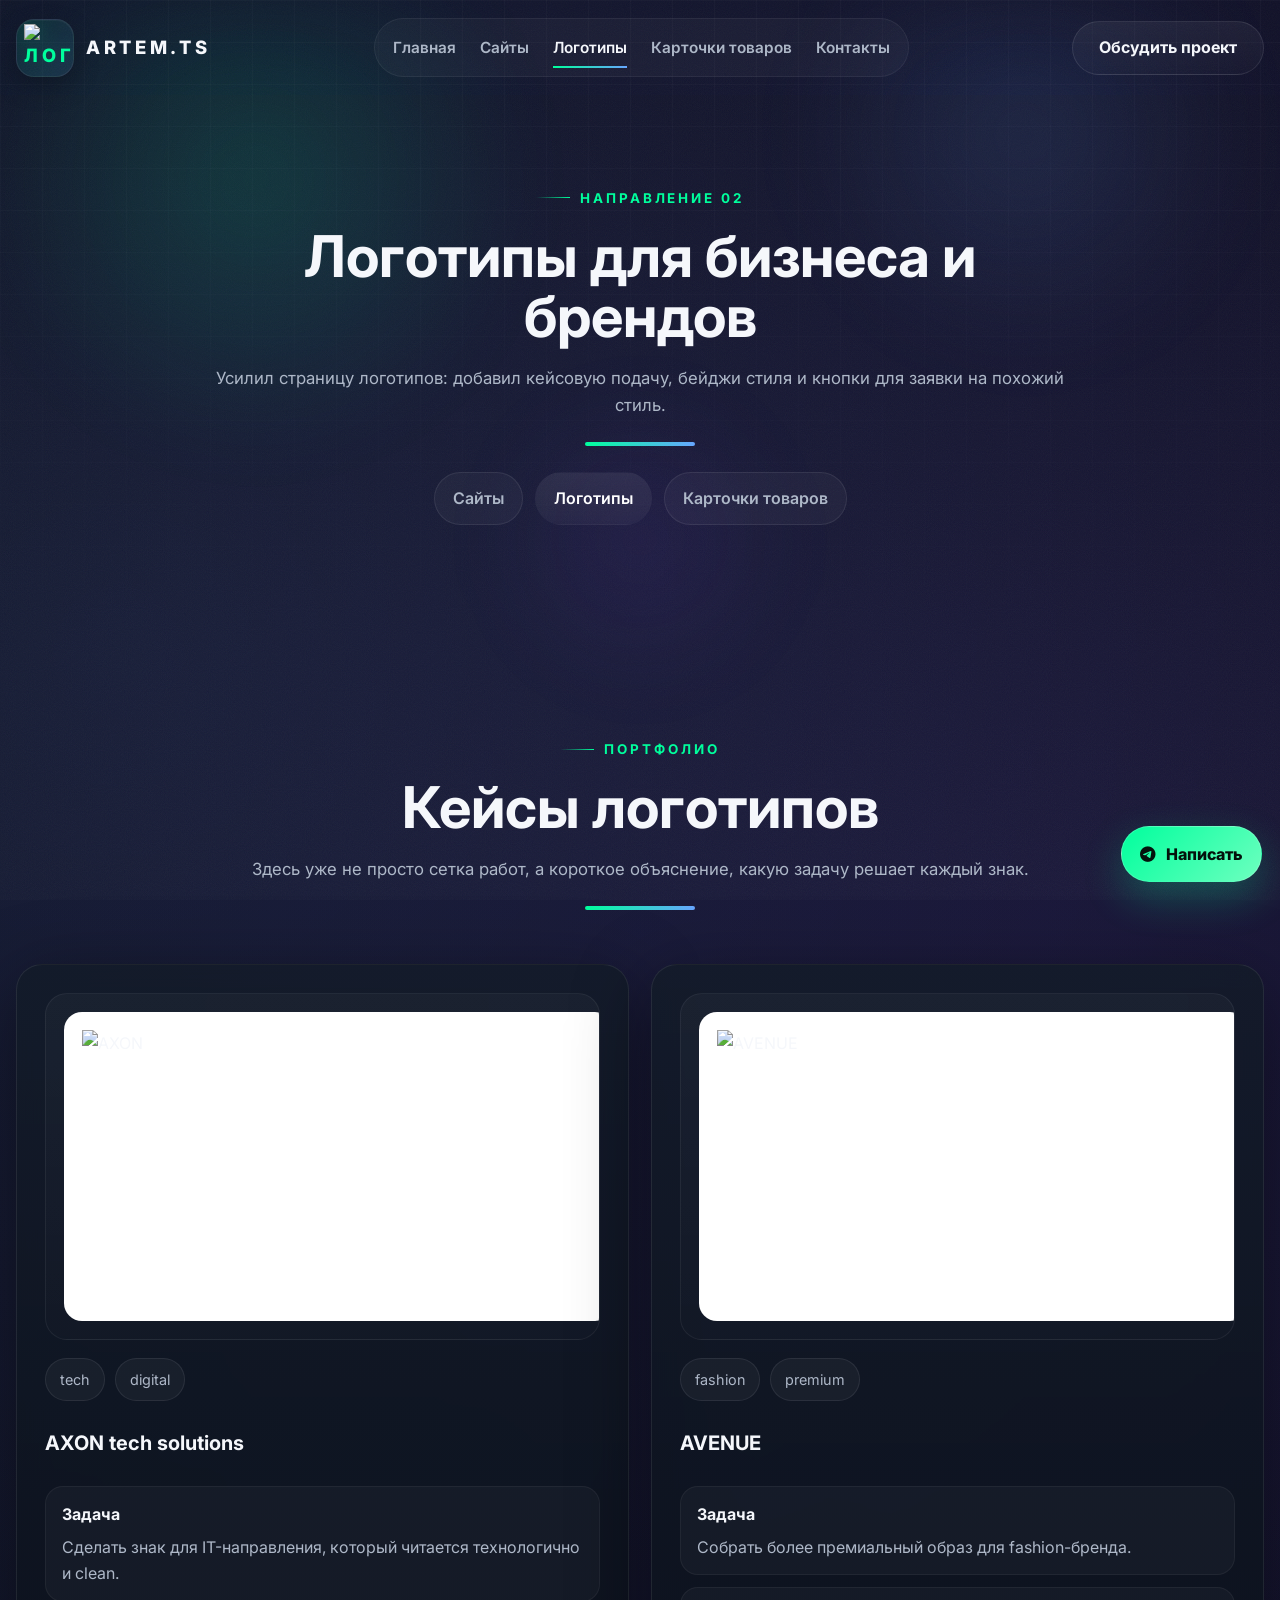
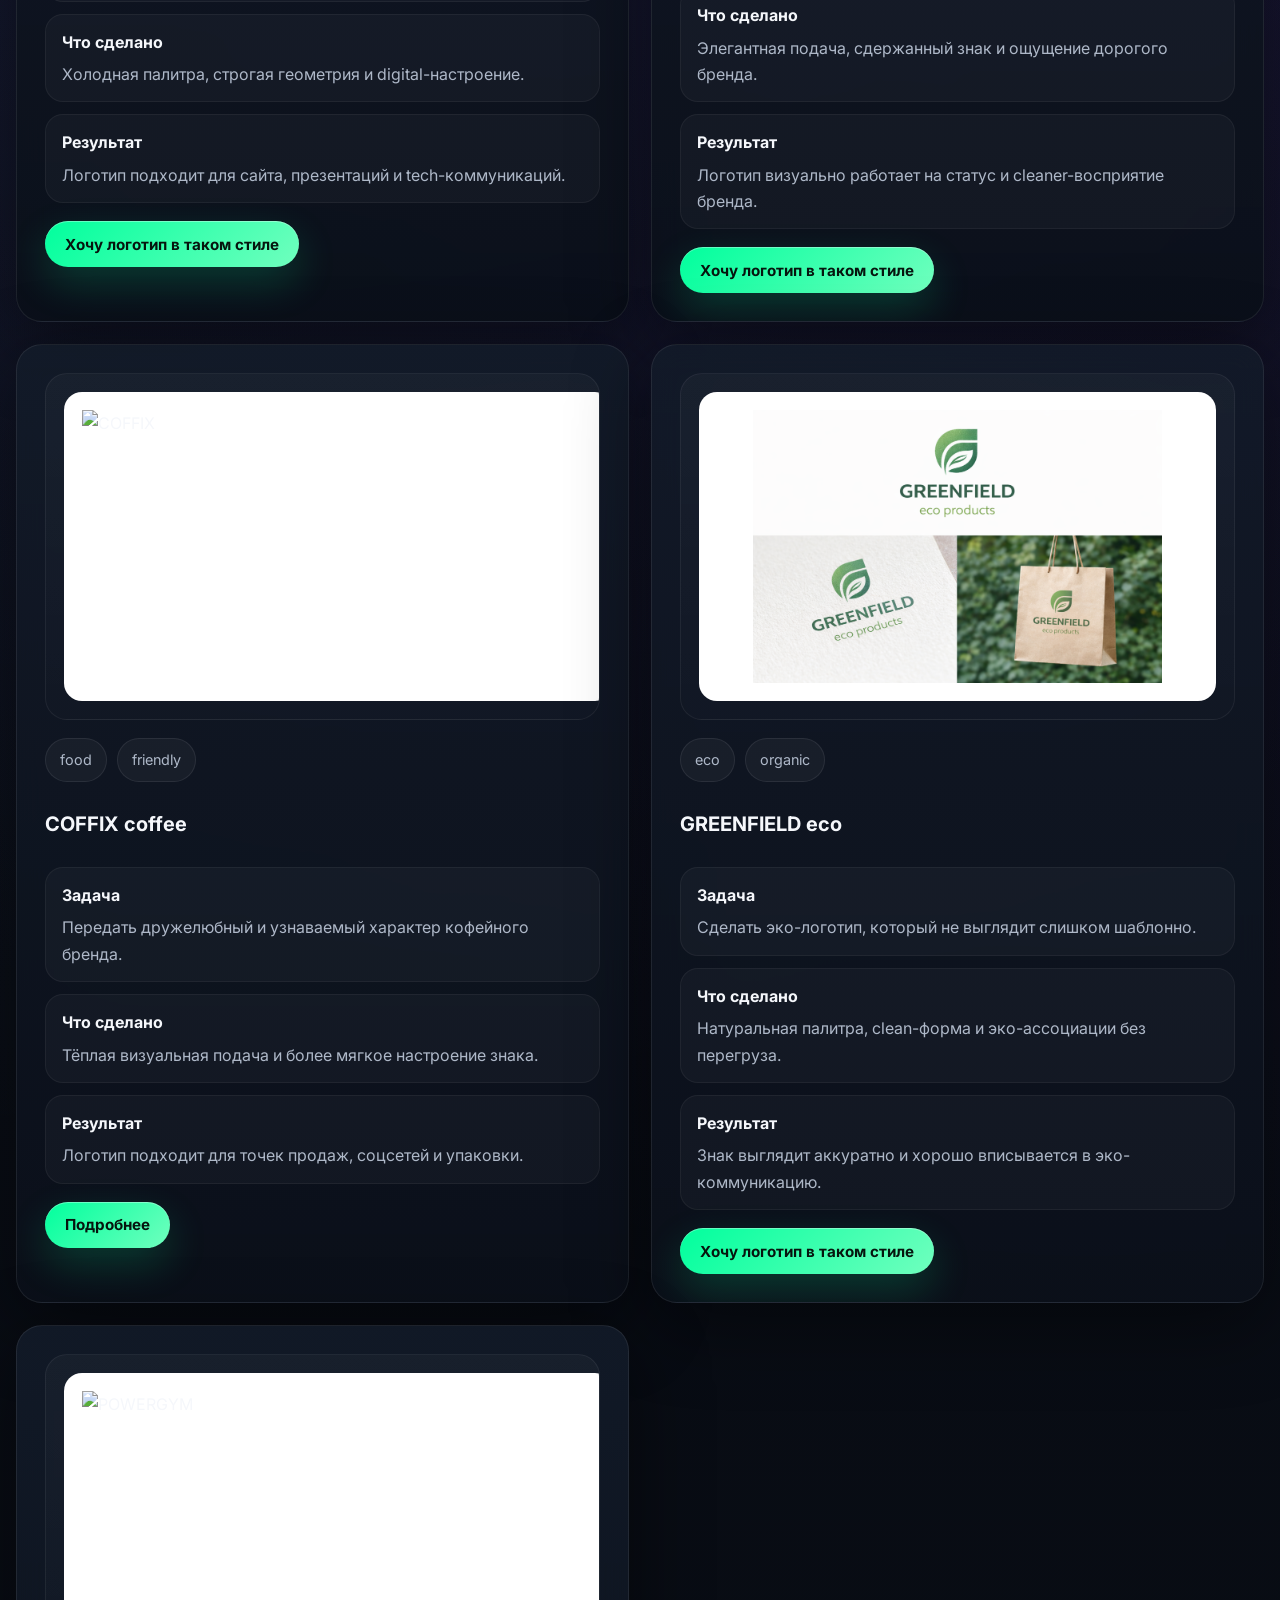
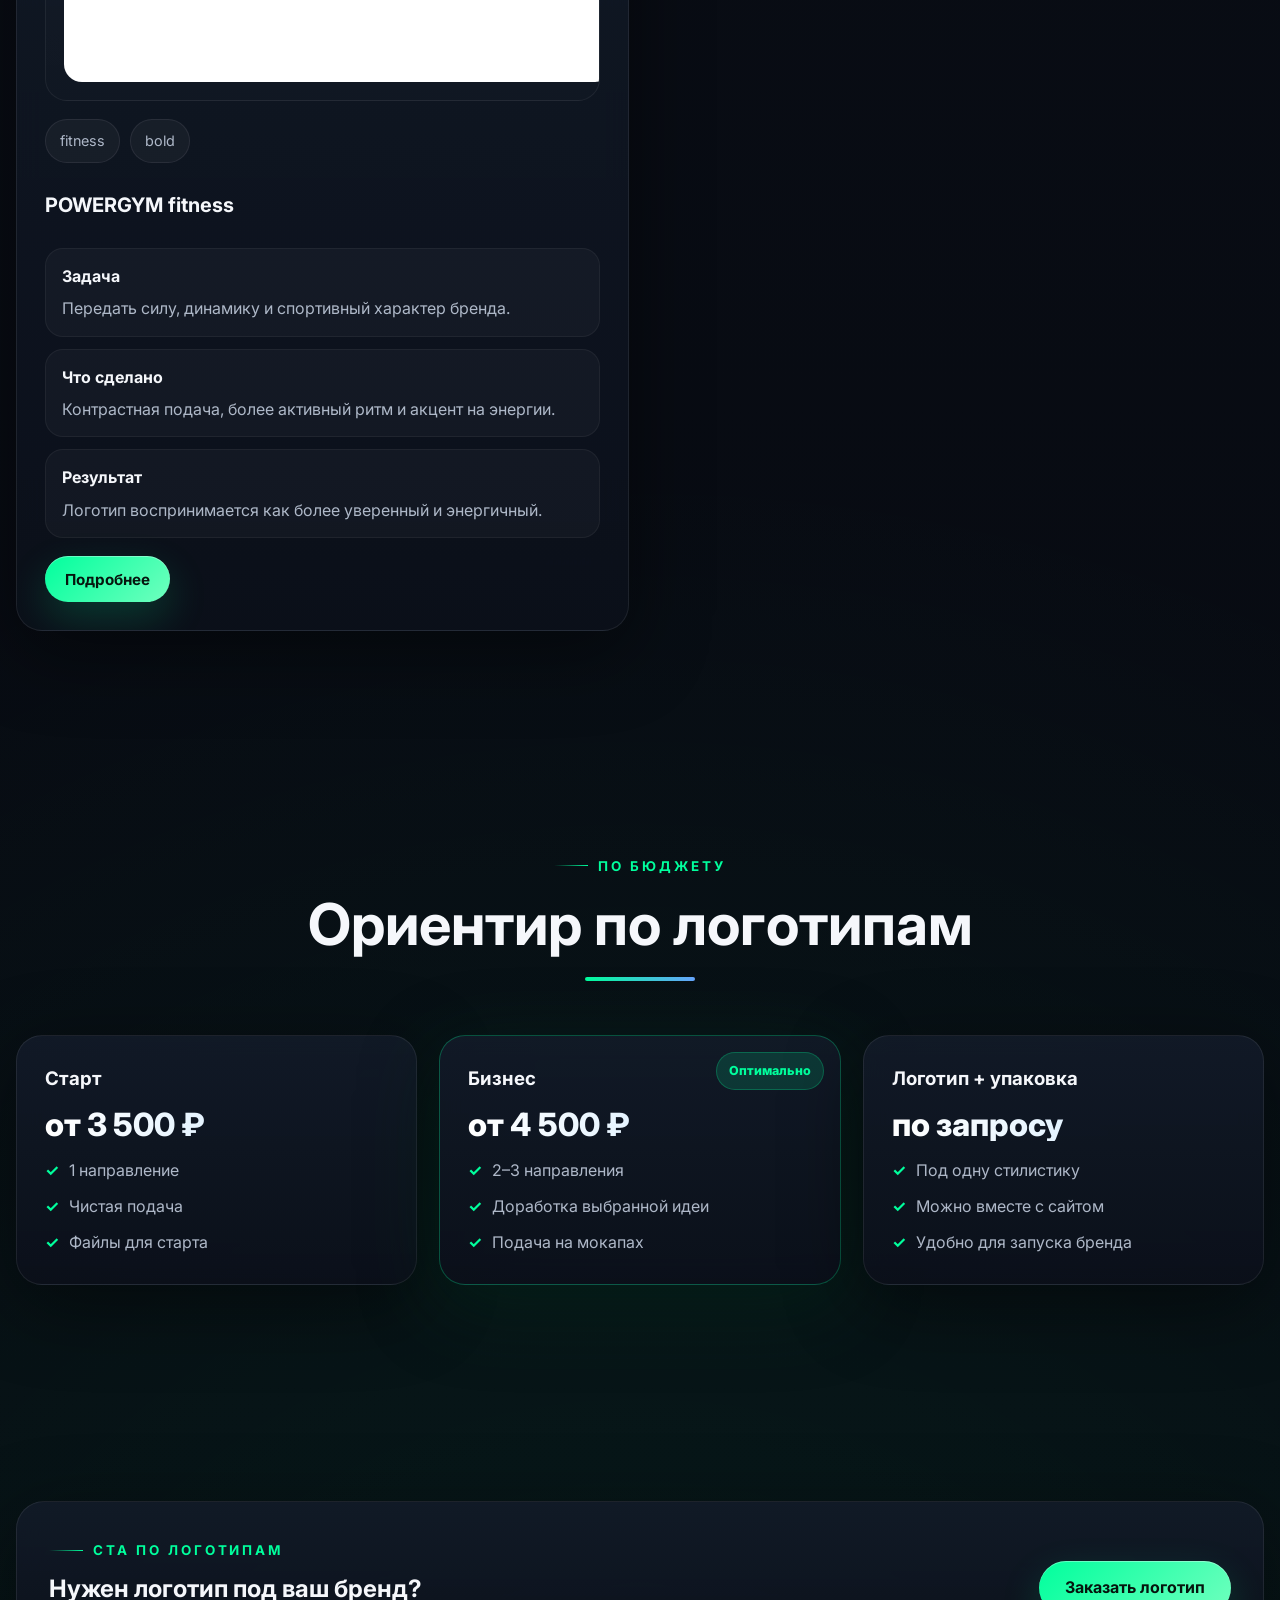
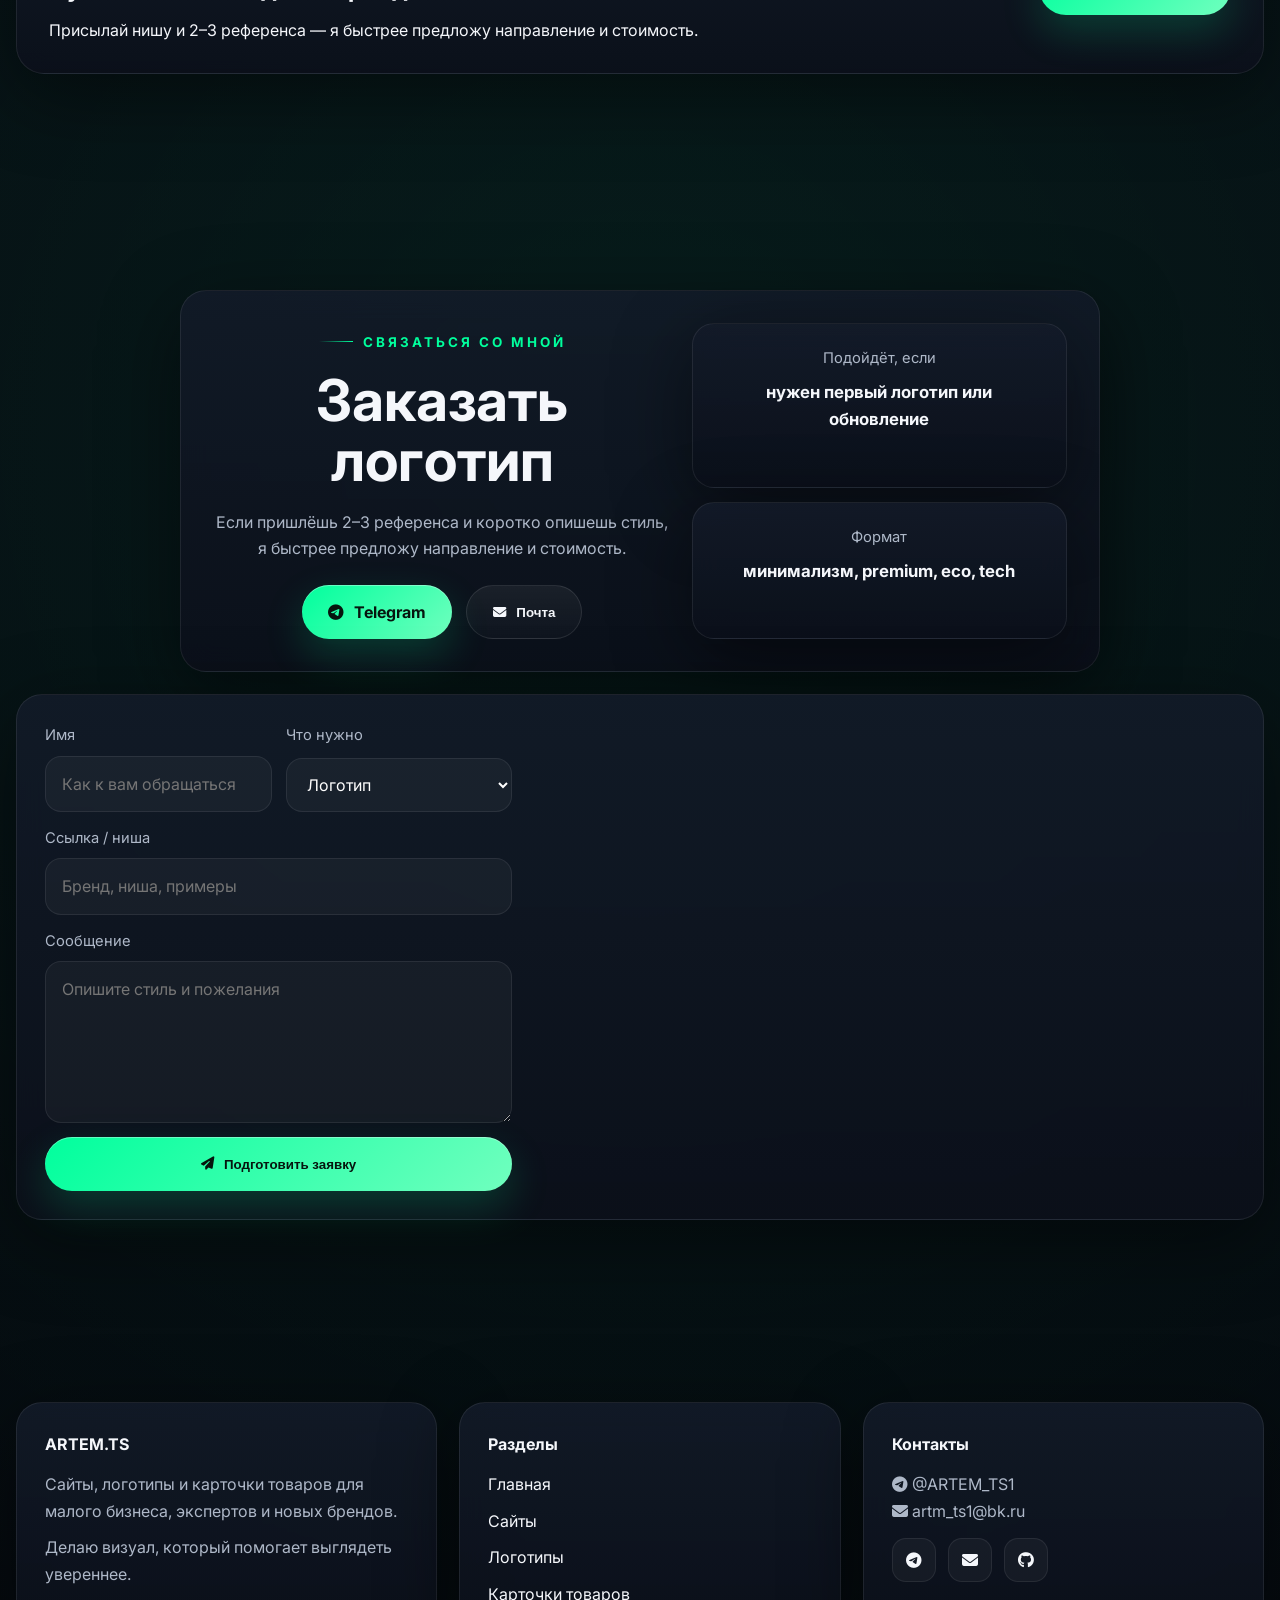
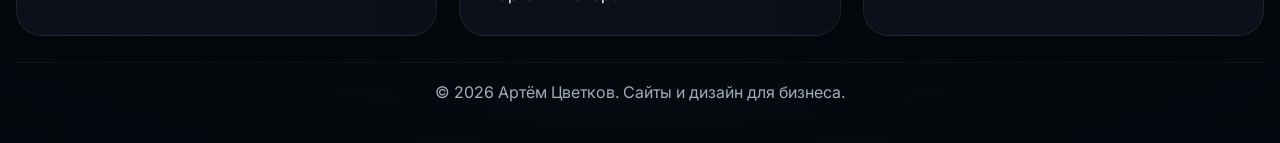
==== commit 02bcd943: "Add files via upload" ====
--- a/logos.html
+++ b/logos.html
@@ -3,9 +3,9 @@
   <meta property="og:description" content="Лендинги, сайты-визитки, логотипы и карточки товаров с сильной подачей.">
   <meta property="og:image" content="images/Photo.png">
   <meta property="og:type" content="website">
-  <link rel="icon" type="image/svg+xml" href="favicon.svg"><link rel="stylesheet" href="https://cdnjs.cloudflare.com/ajax/libs/font-awesome/6.4.0/css/all.min.css"><link href="https://fonts.googleapis.com/css2?family=Inter:wght@400;500;600;700;800;900&display=swap" rel="stylesheet"><link rel="stylesheet" href="style.css"></head><body><div class="bg-grid"></div><div class="bg-glow"></div><div class="noise"></div>
+  <link rel="icon" type="image/svg+xml" href="favicon.png"><link rel="stylesheet" href="https://cdnjs.cloudflare.com/ajax/libs/font-awesome/6.4.0/css/all.min.css"><link href="https://fonts.googleapis.com/css2?family=Inter:wght@400;500;600;700;800;900&display=swap" rel="stylesheet"><link rel="stylesheet" href="style.css"></head><body><div class="bg-grid"></div><div class="bg-glow"></div><div class="noise"></div>
 <a class="floating-contact" href="https://t.me/ARTEM_TS1" target="_blank" rel="noopener noreferrer" aria-label="Написать в Telegram"><i class="fab fa-telegram"></i><span>Написать</span></a>
-<header><div class="container header-container"><a class="logo" href="index.html"><span class="logo-mark"><i class="fas fa-sparkles"></i></span><span>ARTEM.TS</span></a><nav class="nav-links"><a href="index.html">Главная</a><a href="websites.html">Сайты</a><a href="logos.html" class="active">Логотипы</a><a href="product-cards.html">Карточки товаров</a><a href="#contact">Контакты</a></nav><div class="header-actions"><a href="#contact" class="btn btn-secondary">Обсудить проект</a><button class="mobile-menu-btn" aria-label="Открыть меню"><i class="fas fa-bars"></i></button></div></div></header><main><section class="page-hero"><div class="container"><div class="section-head"><span class="kicker fade-in">Направление 02</span><h1 class="section-title fade-in">Логотипы для бизнеса и брендов</h1><p class="section-subtitle fade-in">Усилил страницу логотипов: добавил кейсовую подачу, бейджи стиля и кнопки для заявки на похожий стиль.</p><div class="accent-line"></div><div class="page-tabs fade-in"><a href="websites.html">Сайты</a><a href="logos.html" class="active">Логотипы</a><a href="product-cards.html">Карточки товаров</a></div></div></div></section><section><div class="container"><div class="section-head"><span class="kicker fade-in">Портфолио</span><h2 class="section-title fade-in">Кейсы логотипов</h2><p class="section-subtitle fade-in">Здесь уже не просто сетка работ, а короткое объяснение, какую задачу решает каждый знак.</p><div class="accent-line"></div></div><div class="showcase-grid">
+<header><div class="container header-container"><a class="logo" href="index.html"><span class="logo-mark"><img src="images/artemts-logo.png" alt="Логотип ARTEM.TS"></span><span>ARTEM.TS</span></a><nav class="nav-links"><a href="index.html">Главная</a><a href="websites.html">Сайты</a><a href="logos.html" class="active">Логотипы</a><a href="product-cards.html">Карточки товаров</a><a href="#contact">Контакты</a></nav><div class="header-actions"><a href="#contact" class="btn btn-secondary">Обсудить проект</a><button class="mobile-menu-btn" aria-label="Открыть меню"><i class="fas fa-bars"></i></button></div></div></header><main><section class="page-hero"><div class="container"><div class="section-head"><span class="kicker fade-in">Направление 02</span><h1 class="section-title fade-in">Логотипы для бизнеса и брендов</h1><p class="section-subtitle fade-in">Усилил страницу логотипов: добавил кейсовую подачу, бейджи стиля и кнопки для заявки на похожий стиль.</p><div class="accent-line"></div><div class="page-tabs fade-in"><a href="websites.html">Сайты</a><a href="logos.html" class="active">Логотипы</a><a href="product-cards.html">Карточки товаров</a></div></div></div></section><section><div class="container"><div class="section-head"><span class="kicker fade-in">Портфолио</span><h2 class="section-title fade-in">Кейсы логотипов</h2><p class="section-subtitle fade-in">Здесь уже не просто сетка работ, а короткое объяснение, какую задачу решает каждый знак.</p><div class="accent-line"></div></div><div class="showcase-grid">
 <article class="showcase-card case-card card fade-in"><div class="showcase-image logo-frame"><img src="images/logo-axon-tech.png" alt="AXON"></div><div class="project-badges"><span class="tag">tech</span><span class="tag">digital</span></div><h3>AXON tech solutions</h3><div class="case-list"><div><strong>Задача</strong><p>Сделать знак для IT-направления, который читается технологично и clean.</p></div><div><strong>Что сделано</strong><p>Холодная палитра, строгая геометрия и digital-настроение.</p></div><div><strong>Результат</strong><p>Логотип подходит для сайта, презентаций и tech-коммуникаций.</p></div></div><div class="card-actions"><a class="btn btn-primary btn-small" href="#contact">Хочу логотип в таком стиле</a></div></article>
 <article class="showcase-card case-card card fade-in"><div class="showcase-image logo-frame"><img src="images/logo-avenue-fashion.png" alt="AVENUE"></div><div class="project-badges"><span class="tag">fashion</span><span class="tag">premium</span></div><h3>AVENUE</h3><div class="case-list"><div><strong>Задача</strong><p>Собрать более премиальный образ для fashion-бренда.</p></div><div><strong>Что сделано</strong><p>Элегантная подача, сдержанный знак и ощущение дорогого бренда.</p></div><div><strong>Результат</strong><p>Логотип визуально работает на статус и cleaner-восприятие бренда.</p></div></div><div class="card-actions"><a class="btn btn-primary btn-small" href="#contact">Хочу логотип в таком стиле</a></div></article>
 <article class="showcase-card case-card card fade-in"><div class="showcase-image logo-frame"><img src="images/logo-coffix-coffee.png" alt="COFFIX"></div><div class="project-badges"><span class="tag">food</span><span class="tag">friendly</span></div><h3>COFFIX coffee</h3><div class="case-list"><div><strong>Задача</strong><p>Передать дружелюбный и узнаваемый характер кофейного бренда.</p></div><div><strong>Что сделано</strong><p>Тёплая визуальная подача и более мягкое настроение знака.</p></div><div><strong>Результат</strong><p>Логотип подходит для точек продаж, соцсетей и упаковки.</p></div></div><div class="card-actions"><a class="btn btn-primary btn-small" href="#contact">Подробнее</a></div></article>
--- a/style.css
+++ b/style.css
@@ -349,3 +349,57 @@
     font-size:.78rem;
   }
 }
+
+
+/* logo image integration */
+.logo-mark{
+  width:58px;
+  height:58px;
+  border-radius:18px;
+  overflow:hidden;
+  display:grid;
+  place-items:center;
+  background:linear-gradient(135deg, rgba(0,255,157,.10), rgba(103,166,255,.12));
+  border:1px solid rgba(255,255,255,.08);
+  box-shadow:0 10px 26px rgba(0,0,0,.22), inset 0 1px 0 rgba(255,255,255,.04);
+}
+.logo-mark img{
+  width:88%;
+  height:88%;
+  object-fit:contain;
+  filter:drop-shadow(0 0 10px rgba(0,255,157,.15));
+}
+.compact-case{
+  display:grid;
+  gap:14px;
+  margin-top:18px;
+}
+.compact-case > div{
+  padding:18px 18px 16px;
+  border-radius:20px;
+  background:linear-gradient(180deg, rgba(255,255,255,.03), rgba(255,255,255,.015));
+  border:1px solid rgba(255,255,255,.06);
+}
+.compact-case strong{
+  display:block;
+  margin-bottom:8px;
+  font-size:1rem;
+}
+.compact-case p{
+  color:var(--muted);
+  line-height:1.6;
+}
+.product-case h3{
+  margin-top:18px;
+  margin-bottom:4px;
+}
+.product-extra-info{
+  padding-top:20px;
+}
+@media (max-width: 820px){
+  .logo-mark{
+    width:50px;
+    height:50px;
+    border-radius:16px;
+  }
+}
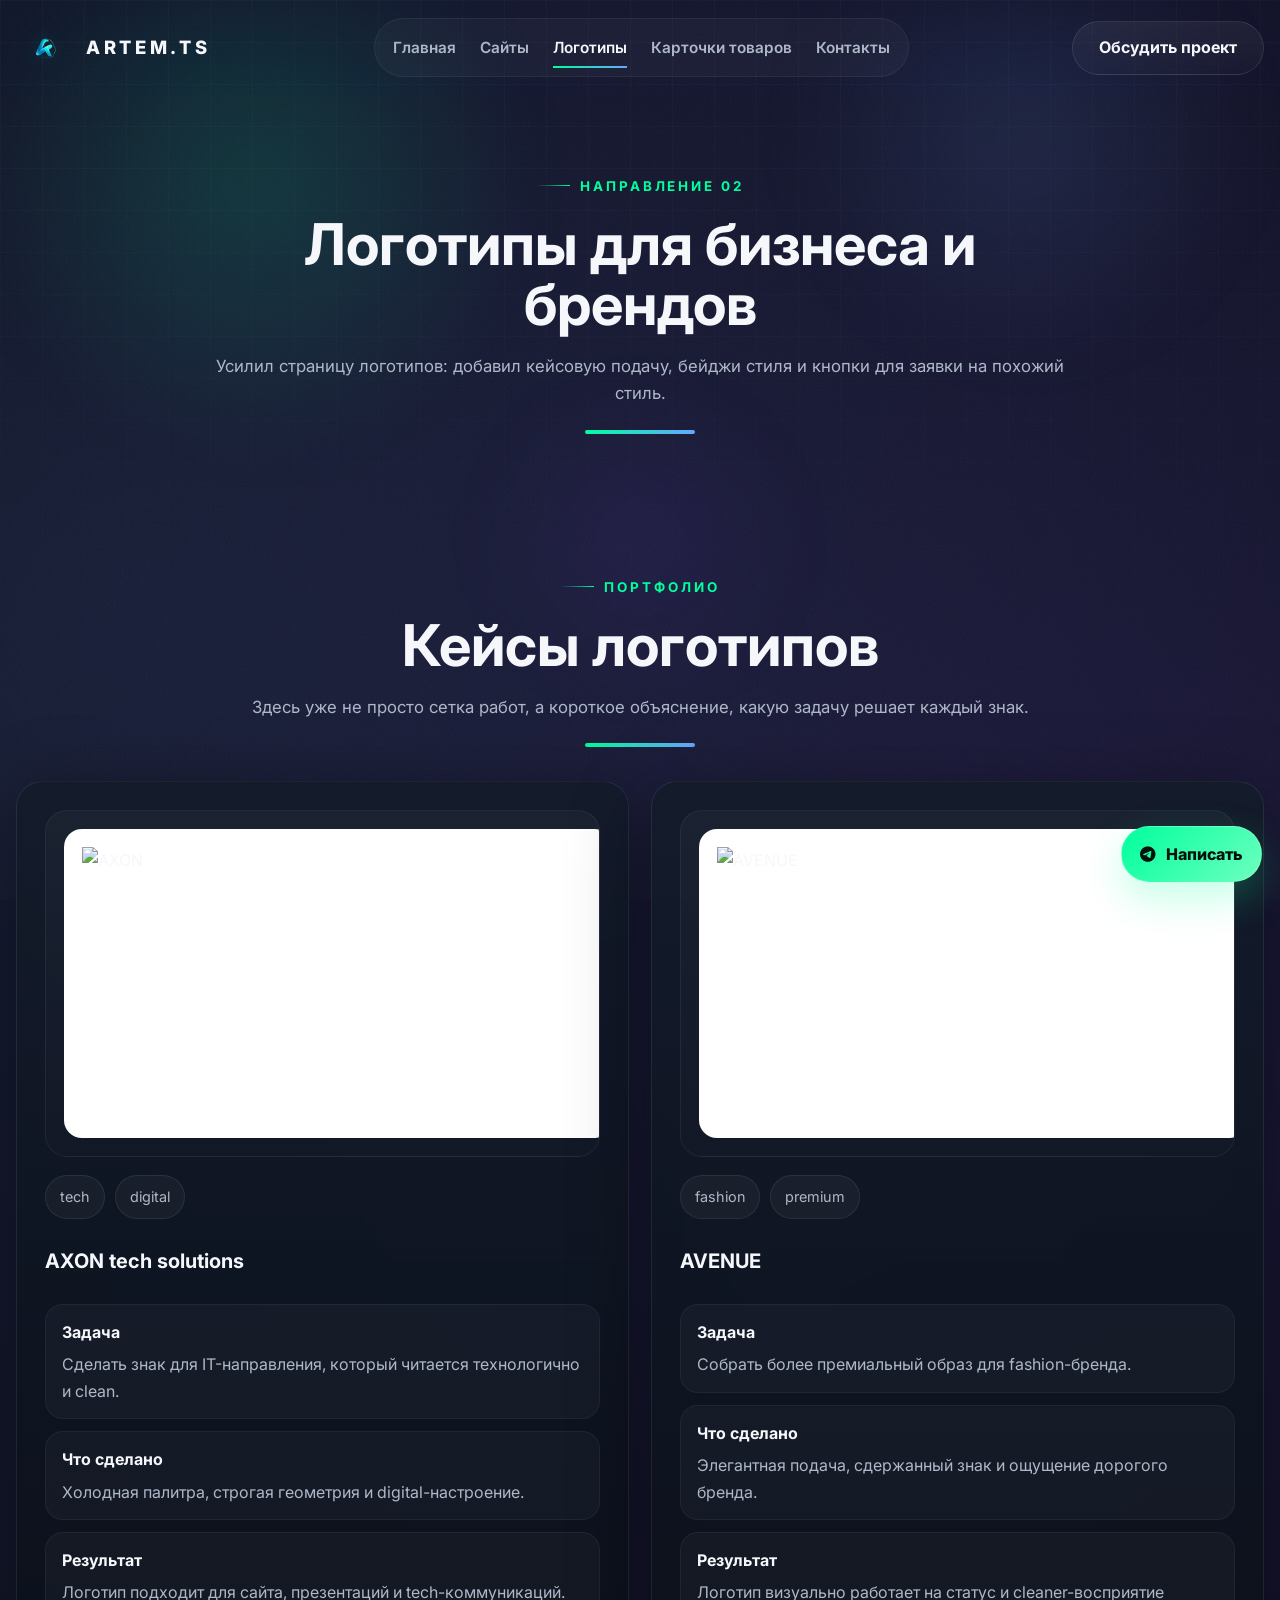
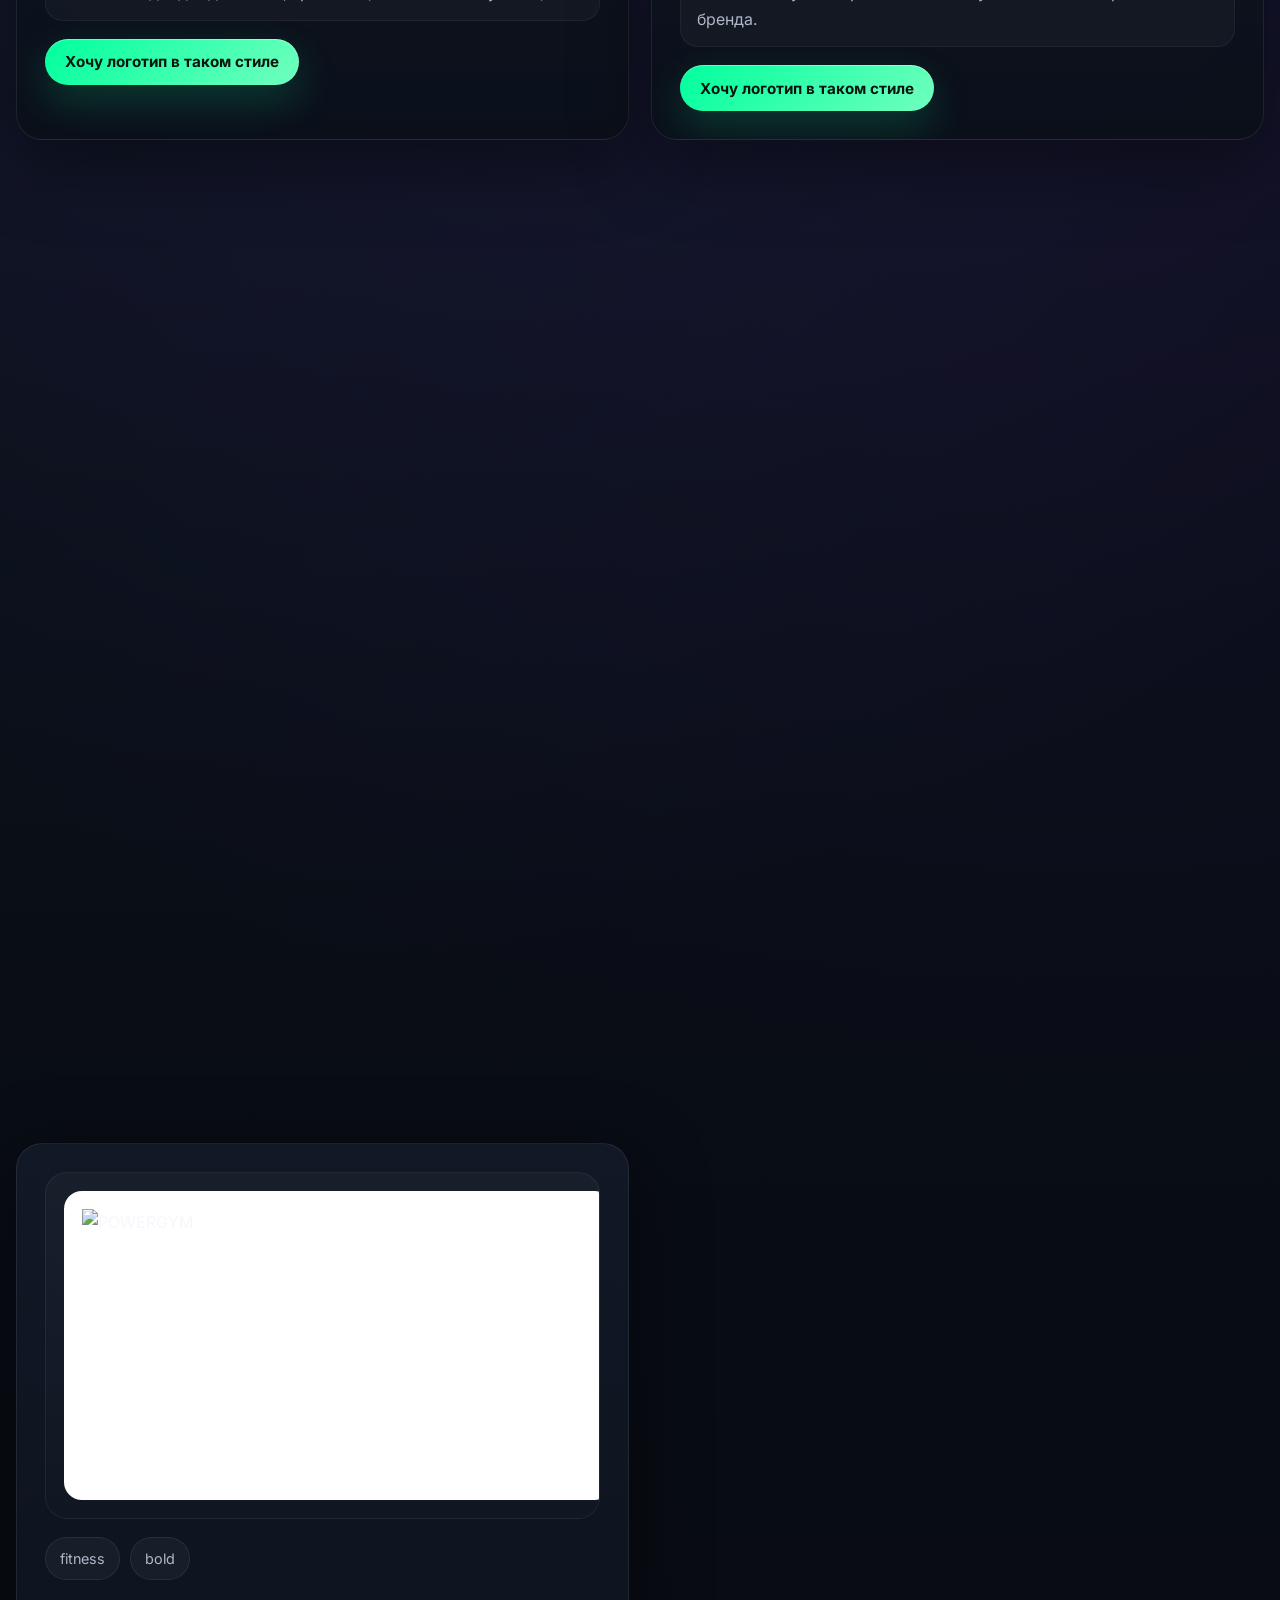
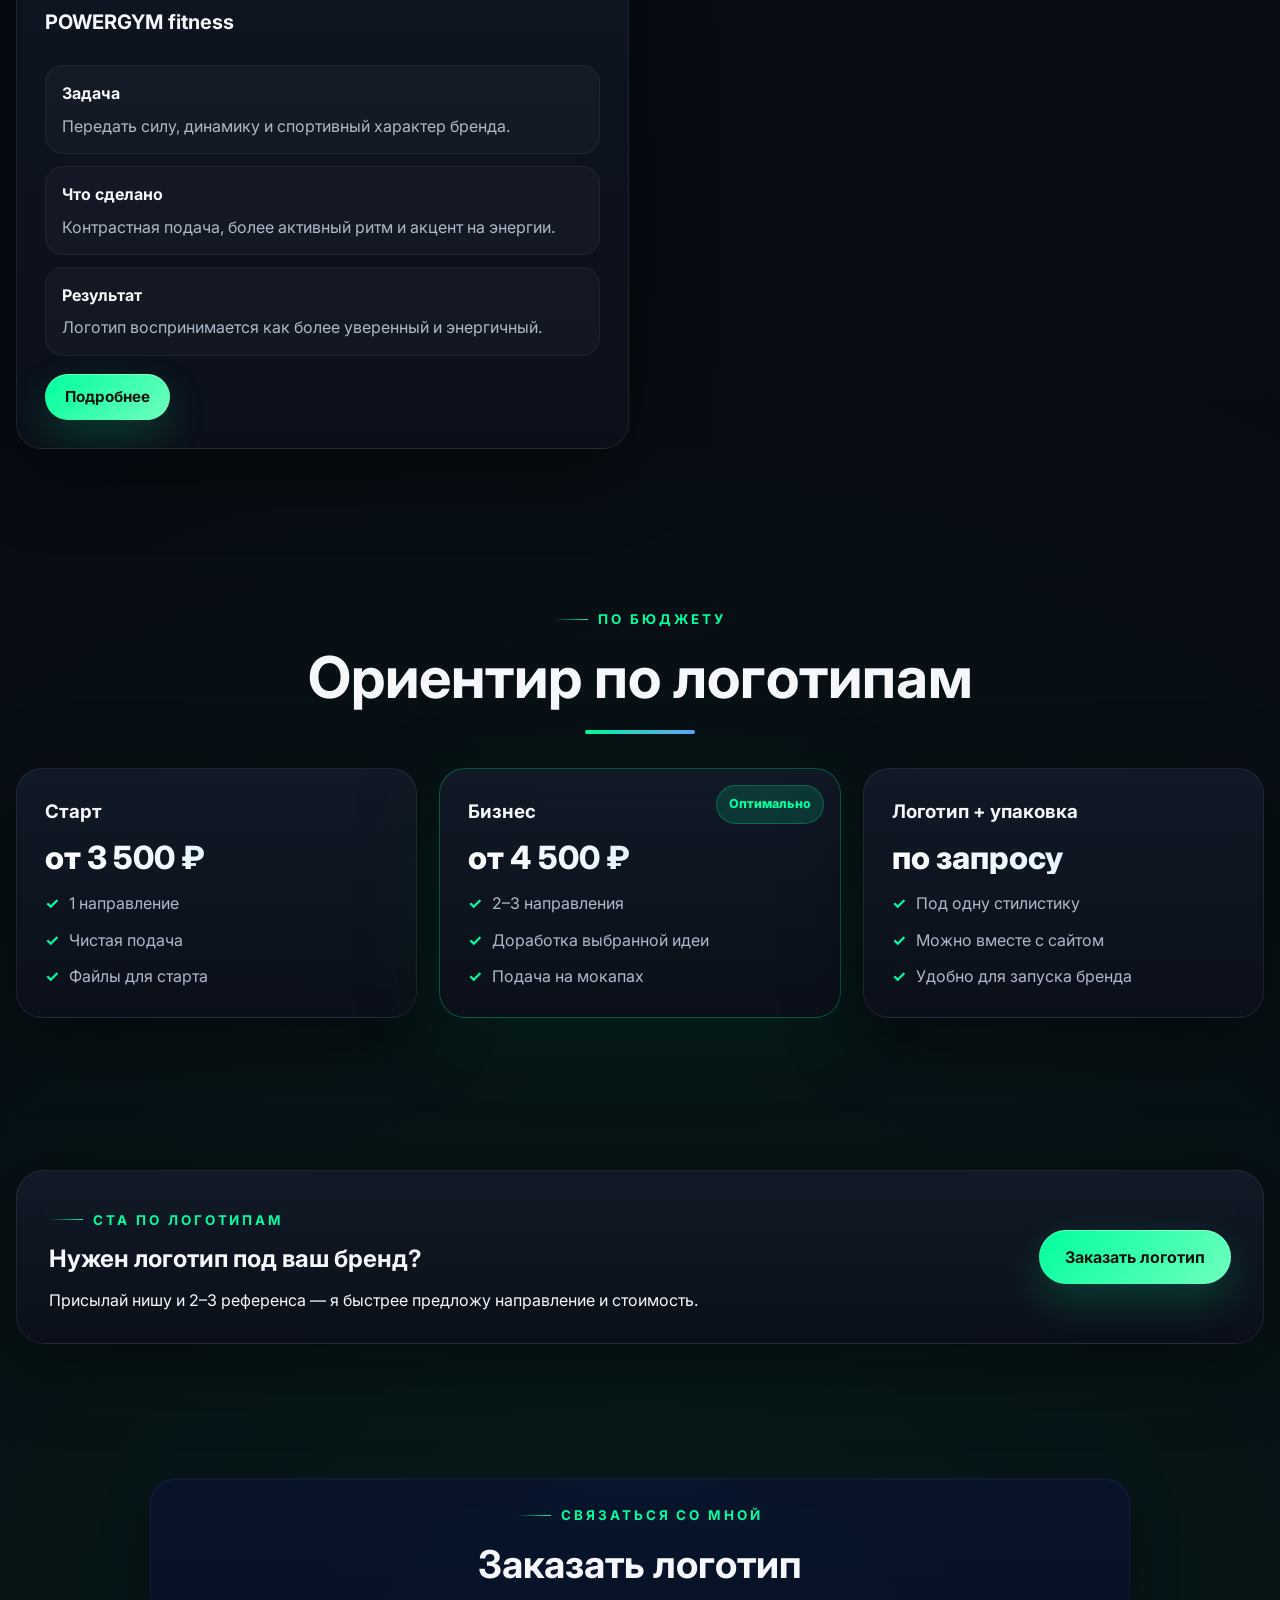
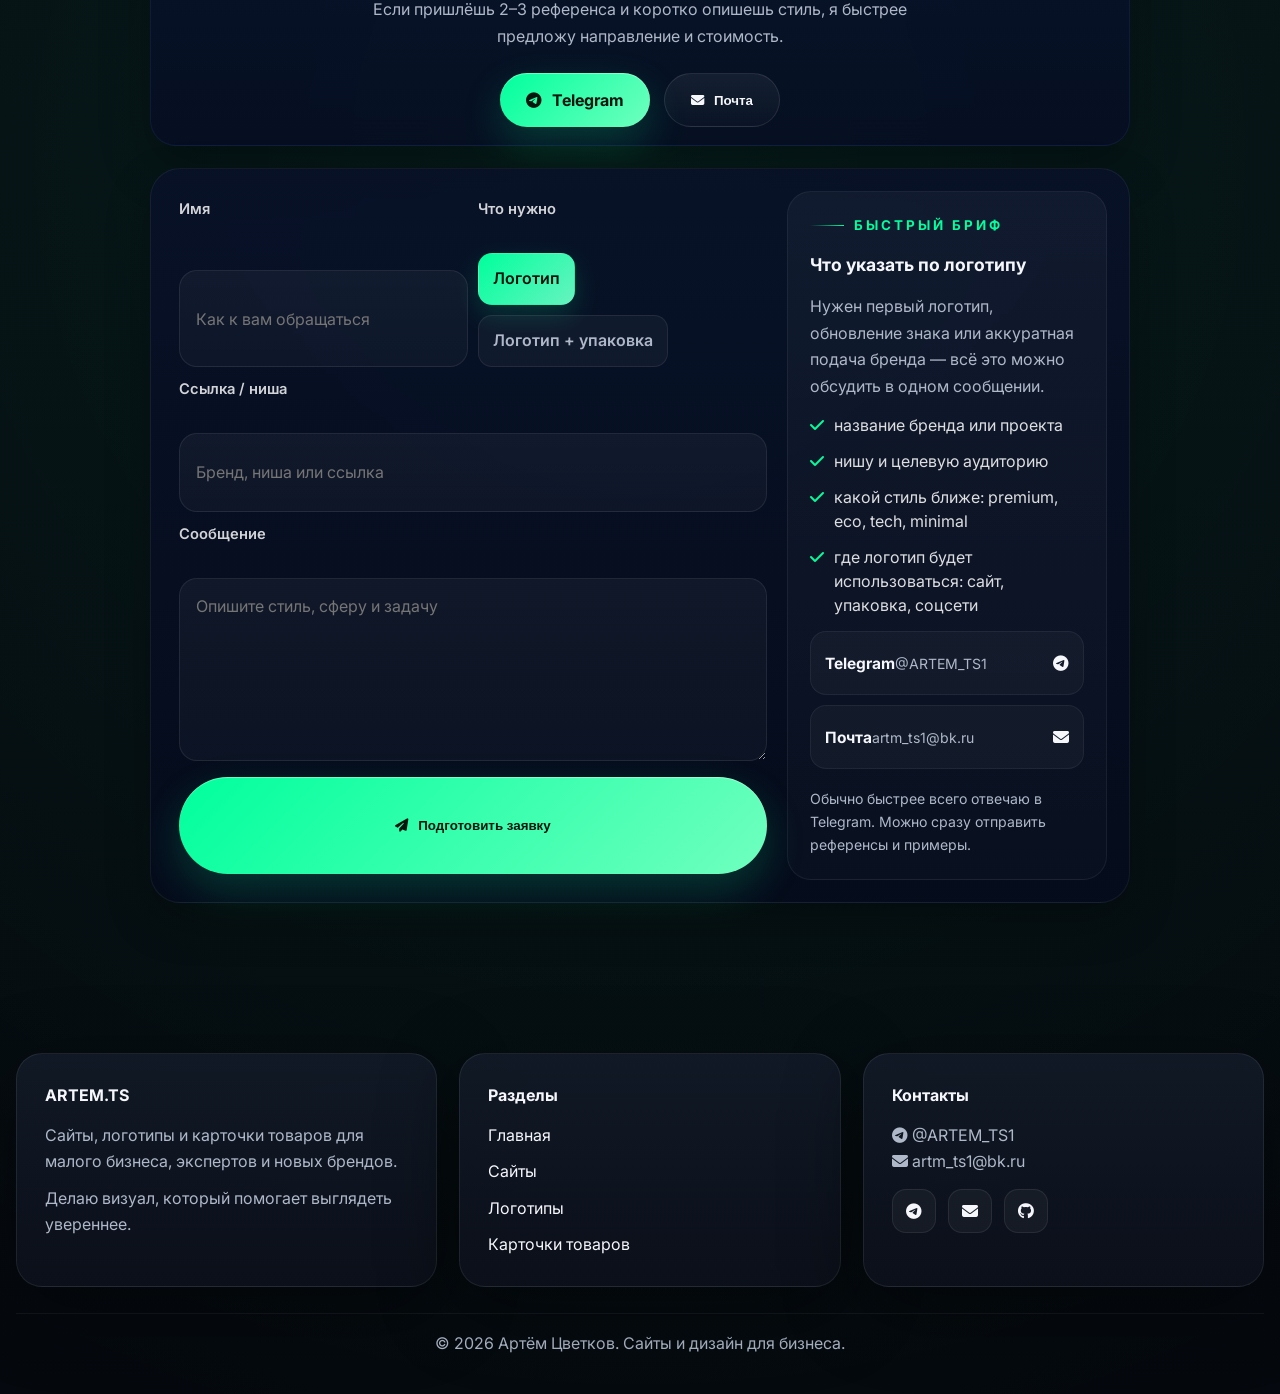
==== commit 6ae698da: "Add files via upload" ====
--- a/logos.html
+++ b/logos.html
@@ -5,7 +5,7 @@
   <meta property="og:type" content="website">
   <link rel="icon" type="image/svg+xml" href="favicon.png"><link rel="stylesheet" href="https://cdnjs.cloudflare.com/ajax/libs/font-awesome/6.4.0/css/all.min.css"><link href="https://fonts.googleapis.com/css2?family=Inter:wght@400;500;600;700;800;900&display=swap" rel="stylesheet"><link rel="stylesheet" href="style.css"></head><body><div class="bg-grid"></div><div class="bg-glow"></div><div class="noise"></div>
 <a class="floating-contact" href="https://t.me/ARTEM_TS1" target="_blank" rel="noopener noreferrer" aria-label="Написать в Telegram"><i class="fab fa-telegram"></i><span>Написать</span></a>
-<header><div class="container header-container"><a class="logo" href="index.html"><span class="logo-mark"><img src="images/artemts-logo.png" alt="Логотип ARTEM.TS"></span><span>ARTEM.TS</span></a><nav class="nav-links"><a href="index.html">Главная</a><a href="websites.html">Сайты</a><a href="logos.html" class="active">Логотипы</a><a href="product-cards.html">Карточки товаров</a><a href="#contact">Контакты</a></nav><div class="header-actions"><a href="#contact" class="btn btn-secondary">Обсудить проект</a><button class="mobile-menu-btn" aria-label="Открыть меню"><i class="fas fa-bars"></i></button></div></div></header><main><section class="page-hero"><div class="container"><div class="section-head"><span class="kicker fade-in">Направление 02</span><h1 class="section-title fade-in">Логотипы для бизнеса и брендов</h1><p class="section-subtitle fade-in">Усилил страницу логотипов: добавил кейсовую подачу, бейджи стиля и кнопки для заявки на похожий стиль.</p><div class="accent-line"></div><div class="page-tabs fade-in"><a href="websites.html">Сайты</a><a href="logos.html" class="active">Логотипы</a><a href="product-cards.html">Карточки товаров</a></div></div></div></section><section><div class="container"><div class="section-head"><span class="kicker fade-in">Портфолио</span><h2 class="section-title fade-in">Кейсы логотипов</h2><p class="section-subtitle fade-in">Здесь уже не просто сетка работ, а короткое объяснение, какую задачу решает каждый знак.</p><div class="accent-line"></div></div><div class="showcase-grid">
+<header><div class="container header-container"><a class="logo" href="index.html"><span class="logo-mark"><img src="images/artemts-logo.png" alt="Логотип ARTEM.TS"></span><span>ARTEM.TS</span></a><nav class="nav-links"><a href="index.html">Главная</a><a href="websites.html">Сайты</a><a href="logos.html" class="active">Логотипы</a><a href="product-cards.html">Карточки товаров</a><a href="#contact">Контакты</a></nav><div class="header-actions"><a href="#contact" class="btn btn-secondary">Обсудить проект</a><button class="mobile-menu-btn" aria-label="Открыть меню"><i class="fas fa-bars"></i></button></div></div></header><main><section class="page-hero"><div class="container"><div class="section-head"><span class="kicker fade-in">Направление 02</span><h1 class="section-title fade-in">Логотипы для бизнеса и брендов</h1><p class="section-subtitle fade-in">Усилил страницу логотипов: добавил кейсовую подачу, бейджи стиля и кнопки для заявки на похожий стиль.</p><div class="accent-line"></div></div></div></section><section><div class="container"><div class="section-head"><span class="kicker fade-in">Портфолио</span><h2 class="section-title fade-in">Кейсы логотипов</h2><p class="section-subtitle fade-in">Здесь уже не просто сетка работ, а короткое объяснение, какую задачу решает каждый знак.</p><div class="accent-line"></div></div><div class="showcase-grid">
 <article class="showcase-card case-card card fade-in"><div class="showcase-image logo-frame"><img src="images/logo-axon-tech.png" alt="AXON"></div><div class="project-badges"><span class="tag">tech</span><span class="tag">digital</span></div><h3>AXON tech solutions</h3><div class="case-list"><div><strong>Задача</strong><p>Сделать знак для IT-направления, который читается технологично и clean.</p></div><div><strong>Что сделано</strong><p>Холодная палитра, строгая геометрия и digital-настроение.</p></div><div><strong>Результат</strong><p>Логотип подходит для сайта, презентаций и tech-коммуникаций.</p></div></div><div class="card-actions"><a class="btn btn-primary btn-small" href="#contact">Хочу логотип в таком стиле</a></div></article>
 <article class="showcase-card case-card card fade-in"><div class="showcase-image logo-frame"><img src="images/logo-avenue-fashion.png" alt="AVENUE"></div><div class="project-badges"><span class="tag">fashion</span><span class="tag">premium</span></div><h3>AVENUE</h3><div class="case-list"><div><strong>Задача</strong><p>Собрать более премиальный образ для fashion-бренда.</p></div><div><strong>Что сделано</strong><p>Элегантная подача, сдержанный знак и ощущение дорогого бренда.</p></div><div><strong>Результат</strong><p>Логотип визуально работает на статус и cleaner-восприятие бренда.</p></div></div><div class="card-actions"><a class="btn btn-primary btn-small" href="#contact">Хочу логотип в таком стиле</a></div></article>
 <article class="showcase-card case-card card fade-in"><div class="showcase-image logo-frame"><img src="images/logo-coffix-coffee.png" alt="COFFIX"></div><div class="project-badges"><span class="tag">food</span><span class="tag">friendly</span></div><h3>COFFIX coffee</h3><div class="case-list"><div><strong>Задача</strong><p>Передать дружелюбный и узнаваемый характер кофейного бренда.</p></div><div><strong>Что сделано</strong><p>Тёплая визуальная подача и более мягкое настроение знака.</p></div><div><strong>Результат</strong><p>Логотип подходит для точек продаж, соцсетей и упаковки.</p></div></div><div class="card-actions"><a class="btn btn-primary btn-small" href="#contact">Подробнее</a></div></article>
@@ -13,4 +13,4 @@
 <article class="showcase-card case-card card fade-in"><div class="showcase-image logo-frame"><img src="images/logo-powergym-fitness.png" alt="POWERGYM"></div><div class="project-badges"><span class="tag">fitness</span><span class="tag">bold</span></div><h3>POWERGYM fitness</h3><div class="case-list"><div><strong>Задача</strong><p>Передать силу, динамику и спортивный характер бренда.</p></div><div><strong>Что сделано</strong><p>Контрастная подача, более активный ритм и акцент на энергии.</p></div><div><strong>Результат</strong><p>Логотип воспринимается как более уверенный и энергичный.</p></div></div><div class="card-actions"><a class="btn btn-primary btn-small" href="#contact">Подробнее</a></div></article></div></div></section>
 <section class="pricing-section"><div class="container"><div class="section-head"><span class="kicker fade-in">По бюджету</span><h2 class="section-title fade-in">Ориентир по логотипам</h2><div class="accent-line"></div></div><div class="pricing-grid pricing-grid-3"><article class="pricing-card card fade-in"><h3>Старт</h3><div class="price">от 3 500 ₽</div><ul class="pricing-features"><li>1 направление</li><li>Чистая подача</li><li>Файлы для старта</li></ul></article><article class="pricing-card card fade-in pricing-popular"><div class="popular-badge">Оптимально</div><h3>Бизнес</h3><div class="price">от 4 500 ₽</div><ul class="pricing-features"><li>2–3 направления</li><li>Доработка выбранной идеи</li><li>Подача на мокапах</li></ul></article><article class="pricing-card card fade-in"><h3>Логотип + упаковка</h3><div class="price">по запросу</div><ul class="pricing-features"><li>Под одну стилистику</li><li>Можно вместе с сайтом</li><li>Удобно для запуска бренда</li></ul></article></div></div></section>
 <section class="cta-inline-section"><div class="container"><div class="cta-inline card fade-in"><div><span class="kicker">CTA по логотипам</span><h2>Нужен логотип под ваш бренд?</h2><p>Присылай нишу и 2–3 референса — я быстрее предложу направление и стоимость.</p></div><a href="#contact" class="btn btn-primary">Заказать логотип</a></div></div></section>
-<section id="contact"><div class="container"><div class="contact-box contact-box-upgraded card fade-in"><div class="contact-copy"><span class="kicker">Связаться со мной</span><h2 class="section-title">Заказать логотип</h2><p>Если пришлёшь 2–3 референса и коротко опишешь стиль, я быстрее предложу направление и стоимость.</p><div class="contact-inline"><a href="https://t.me/ARTEM_TS1" target="_blank" class="btn btn-primary"><i class="fab fa-telegram"></i> Telegram</a><button class="btn btn-secondary email-btn"><i class="fas fa-envelope"></i> Почта</button></div></div><div class="contact-side"><div class="contact-detail card"><span>Подойдёт, если</span><strong>нужен первый логотип или обновление</strong></div><div class="contact-detail card"><span>Формат</span><strong>минимализм, premium, eco, tech</strong></div></div></div><div class="lead-form-wrap card fade-in"><form class="lead-form" data-mail-form><div class="form-grid"><label><span>Имя</span><input type="text" name="name" placeholder="Как к вам обращаться"></label><label><span>Что нужно</span><select name="service"><option>Логотип</option><option>Логотип + упаковка</option></select></label></div><label><span>Ссылка / ниша</span><input type="text" name="niche" placeholder="Бренд, ниша, примеры"></label><label><span>Сообщение</span><textarea name="message" rows="5" placeholder="Опишите стиль и пожелания"></textarea></label><button type="submit" class="btn btn-primary"><i class="fas fa-paper-plane"></i> Подготовить заявку</button></form></div></div></section></main><footer><div class="container"><div class="footer-grid"><div class="footer-box card"><h4>ARTEM.TS</h4><p>Сайты, логотипы и карточки товаров для малого бизнеса, экспертов и новых брендов.</p><p class="footer-slogan">Делаю визуал, который помогает выглядеть увереннее.</p></div><div class="footer-box card"><h4>Разделы</h4><div class="footer-links"><a href="index.html">Главная</a><a href="websites.html">Сайты</a><a href="logos.html">Логотипы</a><a href="product-cards.html">Карточки товаров</a></div></div><div class="footer-box card"><h4>Контакты</h4><p><i class="fab fa-telegram"></i> @ARTEM_TS1</p><p><i class="fas fa-envelope"></i> artm_ts1@bk.ru</p><div class="footer-social"><a href="https://t.me/ARTEM_TS1" target="_blank" class="social-icon"><i class="fab fa-telegram"></i></a><a href="mailto:artm_ts1@bk.ru" class="social-icon"><i class="fas fa-envelope"></i></a><a href="https://github.com/artmtsvetkov04-prog" target="_blank" class="social-icon"><i class="fab fa-github"></i></a></div></div></div><div class="footer-bottom">© <span id="current-year"></span> Артём Цветков. Сайты и дизайн для бизнеса.</div></div></footer><script src="script.js"></script></body></html>+<section id="contact"><div class="container"><div class="contact-box contact-box-upgraded card fade-in contact-box-centered"><div class="contact-copy"><span class="kicker">Связаться со мной</span><h2 class="section-title">Заказать логотип</h2><p>Если пришлёшь 2–3 референса и коротко опишешь стиль, я быстрее предложу направление и стоимость.</p><div class="contact-inline"><a href="https://t.me/ARTEM_TS1" target="_blank" class="btn btn-primary"><i class="fab fa-telegram"></i> Telegram</a><button class="btn btn-secondary email-btn"><i class="fas fa-envelope"></i> Почта</button></div></div></div><div class="lead-form-wrap card fade-in"><form class="lead-form" data-mail-form><div class="form-grid"><label><span>Имя</span><input type="text" name="name" placeholder="Как к вам обращаться"></label><label><span>Что нужно</span><div class="service-picker" data-service-picker><input type="hidden" name="service" value="Логотип"><div class="service-options"><button class="service-option is-active" type="button" data-value="Логотип">Логотип</button><button class="service-option" type="button" data-value="Логотип + упаковка">Логотип + упаковка</button></div></div></label></div><label><span>Ссылка / ниша</span><input type="text" name="niche" placeholder="Бренд, ниша или ссылка"></label><label><span>Сообщение</span><textarea name="message" rows="5" placeholder="Опишите стиль, сферу и задачу"></textarea></label><button type="submit" class="btn btn-primary"><i class="fas fa-paper-plane"></i> Подготовить заявку</button></form><aside class="lead-form-aside"><span class="kicker">Быстрый бриф</span><h3>Что указать по логотипу</h3><p>Нужен первый логотип, обновление знака или аккуратная подача бренда — всё это можно обсудить в одном сообщении.</p><ul class="aside-list"><li><i class="fas fa-check"></i><span>название бренда или проекта</span></li><li><i class="fas fa-check"></i><span>нишу и целевую аудиторию</span></li><li><i class="fas fa-check"></i><span>какой стиль ближе: premium, eco, tech, minimal</span></li><li><i class="fas fa-check"></i><span>где логотип будет использоваться: сайт, упаковка, соцсети</span></li></ul><div class="contact-quick-actions"><a class="contact-quick-chip" href="https://t.me/ARTEM_TS1" target="_blank"><div><strong>Telegram</strong><span>@ARTEM_TS1</span></div><i class="fab fa-telegram"></i></a><a class="contact-quick-chip" href="mailto:artm_ts1@bk.ru"><div><strong>Почта</strong><span>artm_ts1@bk.ru</span></div><i class="fas fa-envelope"></i></a></div><div class="contact-mini-note">Обычно быстрее всего отвечаю в Telegram. Можно сразу отправить референсы и примеры.</div></aside></div></div></section></main><footer><div class="container"><div class="footer-grid"><div class="footer-box card"><h4>ARTEM.TS</h4><p>Сайты, логотипы и карточки товаров для малого бизнеса, экспертов и новых брендов.</p><p class="footer-slogan">Делаю визуал, который помогает выглядеть увереннее.</p></div><div class="footer-box card"><h4>Разделы</h4><div class="footer-links"><a href="index.html">Главная</a><a href="websites.html">Сайты</a><a href="logos.html">Логотипы</a><a href="product-cards.html">Карточки товаров</a></div></div><div class="footer-box card"><h4>Контакты</h4><p><i class="fab fa-telegram"></i> @ARTEM_TS1</p><p><i class="fas fa-envelope"></i> artm_ts1@bk.ru</p><div class="footer-social"><a href="https://t.me/ARTEM_TS1" target="_blank" class="social-icon"><i class="fab fa-telegram"></i></a><a href="mailto:artm_ts1@bk.ru" class="social-icon"><i class="fas fa-envelope"></i></a><a href="https://github.com/artmtsvetkov04-prog" target="_blank" class="social-icon"><i class="fab fa-github"></i></a></div></div></div><div class="footer-bottom">© <span id="current-year"></span> Артём Цветков. Сайты и дизайн для бизнеса.</div></div></footer><script src="script.js"></script></body></html>
--- a/style.css
+++ b/style.css
@@ -18,7 +18,7 @@
 .bg-grid{background-image:linear-gradient(rgba(255,255,255,.03) 1px, transparent 1px),linear-gradient(90deg, rgba(255,255,255,.03) 1px, transparent 1px);background-size:42px 42px;mask-image:linear-gradient(180deg, rgba(255,255,255,.8), transparent 85%)}
 .bg-glow{background:radial-gradient(circle at 20% 20%, rgba(0,255,157,.14), transparent 22%),radial-gradient(circle at 80% 15%, rgba(103,166,255,.12), transparent 18%),radial-gradient(circle at 50% 60%, rgba(124,58,237,.10), transparent 18%);filter:blur(40px)}
 .noise{opacity:.05;background-image:url("data:image/svg+xml,%3Csvg xmlns='http://www.w3.org/2000/svg' width='180' height='180' viewBox='0 0 180 180'%3E%3Cfilter id='n'%3E%3CfeTurbulence type='fractalNoise' baseFrequency='.95' numOctaves='2' stitchTiles='stitch'/%3E%3C/filter%3E%3Crect width='180' height='180' filter='url(%23n)' opacity='.9'/%3E%3C/svg%3E")}
-.container{width:min(var(--container), calc(100% - 32px)); margin:0 auto} section{padding:108px 0; position:relative}
+.container{width:min(var(--container), calc(100% - 32px)); margin:0 auto} section{padding:78px 0; position:relative}
 .card{background:linear-gradient(180deg, rgba(19,27,41,.88), rgba(11,16,26,.96));border:1px solid rgba(255,255,255,.08);border-radius:var(--radius);box-shadow:var(--shadow);backdrop-filter:blur(14px)}
 .kicker{display:inline-flex;align-items:center;gap:10px;color:var(--accent);letter-spacing:.22em;text-transform:uppercase;font-size:.84rem;font-weight:700}.kicker::before{content:'';width:34px;height:1px;background:linear-gradient(90deg, transparent, var(--accent))}
 .section-head{max-width:860px;margin:0 auto 54px;text-align:center}.section-title{font-size:clamp(2rem,5vw,3.6rem);line-height:1.04;margin:18px 0}.section-subtitle{color:var(--muted);font-size:1.05rem}.accent-line{width:110px;height:4px;border-radius:999px;margin:22px auto 0;background:linear-gradient(90deg, var(--accent), var(--accent-2))}
@@ -152,7 +152,7 @@
 .social-icon:hover{transform:translateY(-3px);background:rgba(255,255,255,.08)}
 .footer-bottom{margin-top:18px;padding:16px 0 8px;color:var(--muted);text-align:center}
 .floating-contact{position:fixed;right:18px;bottom:18px;z-index:1100;display:inline-flex;align-items:center;gap:10px;padding:14px 18px;border-radius:999px;background:linear-gradient(135deg, var(--accent), #6effbf);color:#04120c;font-weight:800;box-shadow:0 16px 40px rgba(0,255,157,.24);border:1px solid rgba(255,255,255,.16)}
-.portfolio-highlights{padding-top:6px;padding-bottom:28px}
+.portfolio-highlights{padding-top:4px;padding-bottom:18px}
 .fade-in{opacity:0;transform:translateY(18px);transition:opacity .65s ease, transform .65s ease}
 .fade-in.visible{opacity:1;transform:none}
 
@@ -403,3 +403,340 @@
     border-radius:16px;
   }
 }
+
+
+/* === user-requested fixes === */
+.logo-mark{
+  background: transparent !important;
+  border: none !important;
+  box-shadow: none !important;
+  padding: 0 !important;
+}
+.logo-mark img{
+  width: 42px;
+  height: 42px;
+  object-fit: contain;
+}
+section{padding:76px 0 !important;}
+.page-hero{padding:72px 0 24px !important;}
+.trust-strip{padding-top:28px !important;}
+.section-head{margin-bottom:34px !important;}
+.page-tabs{display:none !important;}
+.trust-items i{color: var(--accent) !important;}
+.product-gallery{margin-top:14px !important;}
+.contact-box-centered{
+  max-width: 980px;
+  margin: 0 auto 22px;
+  grid-template-columns: 1fr !important;
+}
+.contact-box-centered .contact-copy{
+  text-align:center;
+}
+.contact-box-centered .contact-inline{
+  justify-content:center;
+}
+.contact-box-centered .contact-side{
+  display:none;
+}
+#contact .lead-form-wrap{
+  margin-top: 18px;
+}
+@media (max-width: 920px){
+  section{padding:64px 0 !important;}
+  .page-hero{padding:64px 0 18px !important;}
+}
+
+
+/* === upgraded contact blocks === */
+#contact .container{
+  max-width: 1160px;
+}
+#contact{
+  padding-top: 58px !important;
+}
+.contact-box-upgraded{
+  background: linear-gradient(180deg, rgba(9,20,45,.92), rgba(6,15,34,.92));
+  border: 1px solid rgba(91,120,255,.10);
+  box-shadow: 0 20px 50px rgba(0,0,0,.26), inset 0 1px 0 rgba(255,255,255,.03);
+}
+.contact-copy .section-title{
+  margin-bottom: 12px;
+}
+.contact-copy p{
+  max-width: 720px;
+  margin-inline: auto;
+}
+.lead-form-wrap{
+  max-width: 980px;
+  margin: 16px auto 0 !important;
+  grid-template-columns: minmax(0,1fr) 320px !important;
+  align-items: stretch;
+  padding: 22px !important;
+  border-radius: 30px;
+  background: linear-gradient(180deg, rgba(8,18,40,.96), rgba(5,12,28,.96));
+  border: 1px solid rgba(255,255,255,.06);
+  box-shadow: 0 18px 44px rgba(0,0,0,.28);
+}
+.lead-form{
+  padding: 6px;
+}
+.lead-form label{
+  gap: 10px;
+}
+.lead-form span{
+  font-weight: 600;
+  color: rgba(255,255,255,.82);
+}
+.lead-form input,
+.lead-form textarea,
+.lead-form select{
+  background: linear-gradient(180deg, rgba(255,255,255,.045), rgba(255,255,255,.03));
+  border: 1px solid rgba(255,255,255,.08);
+  border-radius: 18px;
+  min-height: 58px;
+}
+.lead-form textarea{
+  min-height: 180px;
+  resize: vertical;
+}
+.lead-form select{
+  appearance:none;
+  -webkit-appearance:none;
+  -moz-appearance:none;
+  padding-right: 54px;
+  background-image: linear-gradient(180deg, rgba(255,255,255,.045), rgba(255,255,255,.03)), url("data:image/svg+xml,%3Csvg xmlns='http://www.w3.org/2000/svg' width='18' height='18' viewBox='0 0 24 24' fill='none' stroke='%23b6c3ff' stroke-width='2.2' stroke-linecap='round' stroke-linejoin='round'%3E%3Cpolyline points='6 9 12 15 18 9'/%3E%3C/svg%3E");
+  background-repeat: no-repeat, no-repeat;
+  background-position: 0 0, calc(100% - 18px) 50%;
+  background-size: auto, 18px;
+}
+.lead-form input:focus,
+.lead-form textarea:focus,
+.lead-form select:focus{
+  border-color: rgba(28,239,174,.44);
+  box-shadow: 0 0 0 4px rgba(28,239,174,.08), 0 0 0 1px rgba(28,239,174,.14) inset;
+}
+.lead-form .btn{
+  width: 100%;
+  justify-content: center;
+  margin-top: 6px;
+}
+.lead-form-aside{
+  position: relative;
+  overflow: hidden;
+  padding: 22px;
+  border-radius: 24px;
+  background: linear-gradient(180deg, rgba(255,255,255,.04), rgba(255,255,255,.02));
+  border: 1px solid rgba(255,255,255,.06);
+  display: grid;
+  gap: 16px;
+  align-content: start;
+}
+.lead-form-aside::before{
+  content:'';
+  position:absolute;
+  inset:auto -30% -30% auto;
+  width:180px;
+  height:180px;
+  background: radial-gradient(circle, rgba(28,239,174,.18), transparent 70%);
+  filter: blur(10px);
+  pointer-events:none;
+}
+.lead-form-aside h3{
+  font-size: 1.1rem;
+  margin: 0;
+}
+.lead-form-aside p{
+  color: var(--muted);
+  margin: 0;
+}
+.lead-form-aside .aside-list{
+  display:grid;
+  gap:12px;
+  list-style:none;
+  margin: 0;
+  padding: 0;
+}
+.lead-form-aside .aside-list li{
+  display:flex;
+  gap:10px;
+  align-items:flex-start;
+  color: rgba(255,255,255,.86);
+  line-height:1.5;
+}
+.lead-form-aside .aside-list i{
+  color: var(--accent);
+  margin-top: 4px;
+}
+.contact-quick-actions{
+  display:grid;
+  gap:10px;
+}
+.contact-quick-chip{
+  display:flex;
+  align-items:center;
+  justify-content:space-between;
+  gap:10px;
+  padding:12px 14px;
+  border-radius:16px;
+  background: rgba(255,255,255,.035);
+  border:1px solid rgba(255,255,255,.06);
+  text-decoration:none;
+}
+.contact-quick-chip strong{
+  font-size:.97rem;
+}
+.contact-quick-chip span{
+  color: var(--muted);
+  font-size:.88rem;
+}
+.contact-mini-note{
+  font-size:.88rem;
+  color: var(--muted);
+  padding-top:4px;
+}
+.contact-box.contact-box-upgraded .contact-side{
+  gap:14px;
+}
+.contact-detail{
+  background: rgba(255,255,255,.03);
+}
+@media (max-width: 920px){
+  .lead-form-wrap{
+    grid-template-columns: 1fr !important;
+    max-width: 100%;
+    padding: 18px !important;
+  }
+  #contact .container{
+    max-width: calc(100% - 24px);
+  }
+}
+
+
+/* tighter section rhythm */
+main > section + section{padding-top:64px}
+.page-hero{padding-bottom:34px}
+.section-head{margin:0 auto 38px;text-align:center}
+.lead-form-wrap{
+  grid-template-columns: .92fr 1.08fr;
+  gap: 18px;
+  padding: 24px;
+  margin-top: 16px;
+}
+.lead-form{
+  gap: 12px;
+}
+.form-grid{
+  gap: 12px;
+}
+.lead-form textarea{
+  min-height: 150px;
+  resize: vertical;
+}
+.lead-form input,
+.lead-form textarea{
+  transition: border-color .25s ease, box-shadow .25s ease, background .25s ease;
+}
+.lead-form input:hover,
+.lead-form textarea:hover{
+  background: rgba(255,255,255,.055);
+  border-color: rgba(255,255,255,.12);
+}
+
+/* custom service chooser */
+.service-picker{
+  display:grid;
+  gap:10px;
+}
+.service-options{
+  display:flex;
+  flex-wrap:wrap;
+  gap:10px;
+}
+.service-option{
+  appearance:none;
+  border:none;
+  cursor:pointer;
+  padding:12px 16px;
+  border-radius:14px;
+  background:rgba(255,255,255,.04);
+  border:1px solid rgba(255,255,255,.08);
+  color:var(--muted);
+  font:inherit;
+  font-weight:600;
+  transition:all .22s ease;
+}
+.service-option:hover{
+  color:#fff;
+  border-color:rgba(103,166,255,.28);
+  background:rgba(103,166,255,.08);
+  transform:translateY(-1px);
+}
+.service-option.is-active{
+  color:#06110c;
+  background:linear-gradient(135deg, var(--accent), #67f3bf);
+  border-color:transparent;
+  box-shadow:0 12px 30px rgba(0,255,157,.16);
+}
+.form-notice{
+  margin-top:10px;
+  padding:12px 14px;
+  border-radius:14px;
+  color:#dfffea;
+  background:rgba(0,255,157,.08);
+  border:1px solid rgba(0,255,157,.2);
+  font-size:.92rem;
+  line-height:1.45;
+}
+.contact-box-upgraded{
+  gap:16px;
+  padding:24px;
+}
+.contact-copy .section-title{
+  font-size:clamp(1.7rem, 3vw, 2.4rem);
+  margin-bottom:12px;
+}
+.contact-copy p{
+  max-width:58ch;
+}
+.lead-form-aside{
+  display:grid;
+  gap:14px;
+  align-content:start;
+}
+.contact-quick-chip{
+  min-height:64px;
+}
+@media (max-width:920px){
+  section{padding:64px 0}
+  main > section + section{padding-top:52px}
+  .service-options{display:grid;grid-template-columns:1fr}
+  .lead-form-wrap{padding:18px}
+}
+
+
+
+/* final compact spacing + homepage service picker */
+section{padding:48px 0; position:relative}
+main > section + section{padding-top:24px}
+.page-hero{padding-bottom:12px}
+.section-head{margin:0 auto 16px;text-align:center}
+.contact{padding-top:42px;padding-bottom:42px}
+.contact-box-upgraded{padding:18px;gap:12px}
+.lead-form-wrap{padding:18px;gap:14px;margin-top:8px}
+.lead-form{gap:10px}
+.form-grid{gap:10px}
+.service-picker{display:grid;gap:10px}
+.service-options{display:flex;flex-wrap:wrap;gap:10px}
+.service-option{
+  appearance:none;border:none;cursor:pointer;padding:11px 14px;border-radius:14px;
+  background:rgba(255,255,255,.04);border:1px solid rgba(255,255,255,.08);color:var(--muted);
+  font:inherit;font-weight:600;line-height:1.1;transition:all .22s ease;
+}
+.service-option:hover{color:#fff;border-color:rgba(103,166,255,.28);background:rgba(103,166,255,.08);transform:translateY(-1px)}
+.service-option.is-active{color:#04120c;background:linear-gradient(135deg, var(--accent), #67f3bf);border-color:transparent;box-shadow:0 10px 26px rgba(0,255,157,.16)}
+@media (max-width:920px){
+  section{padding:42px 0}
+  main > section + section{padding-top:22px}
+  .page-hero{padding-bottom:8px}
+  .service-options{display:grid;grid-template-columns:1fr}
+}
